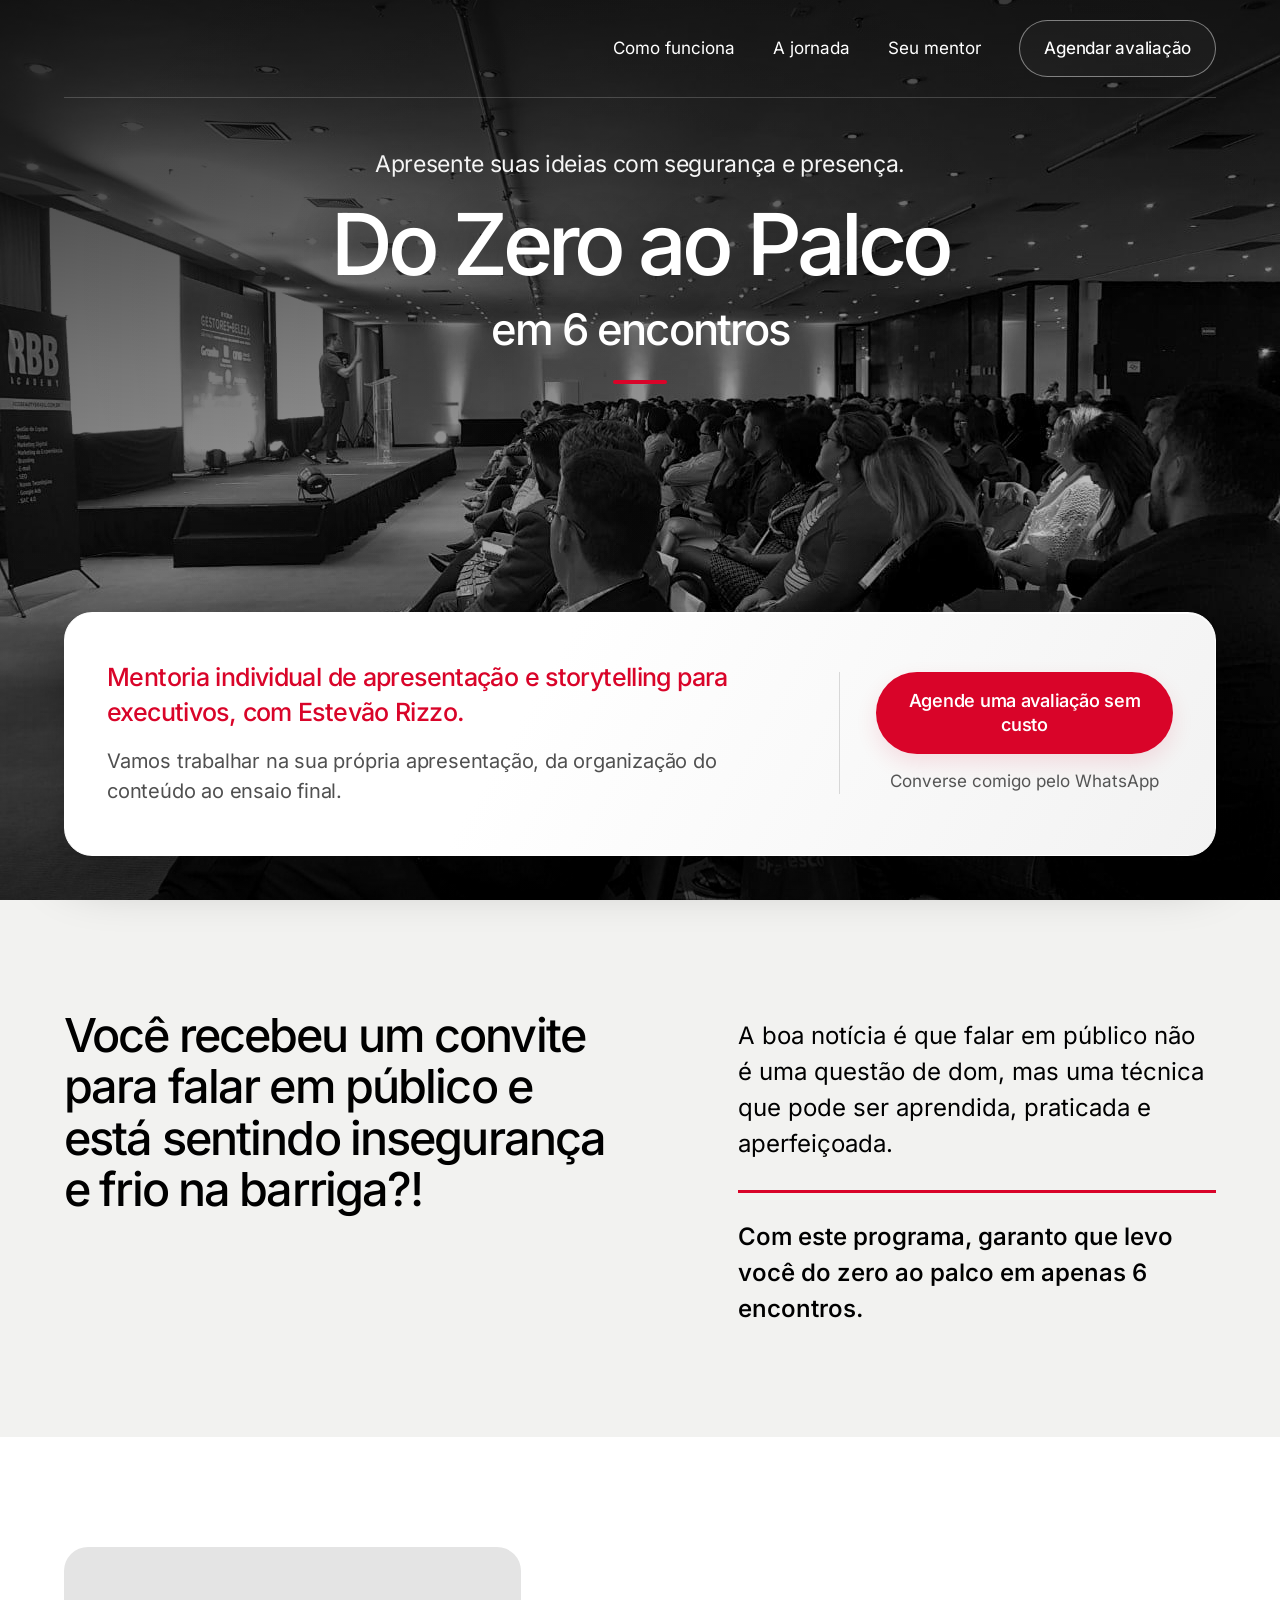
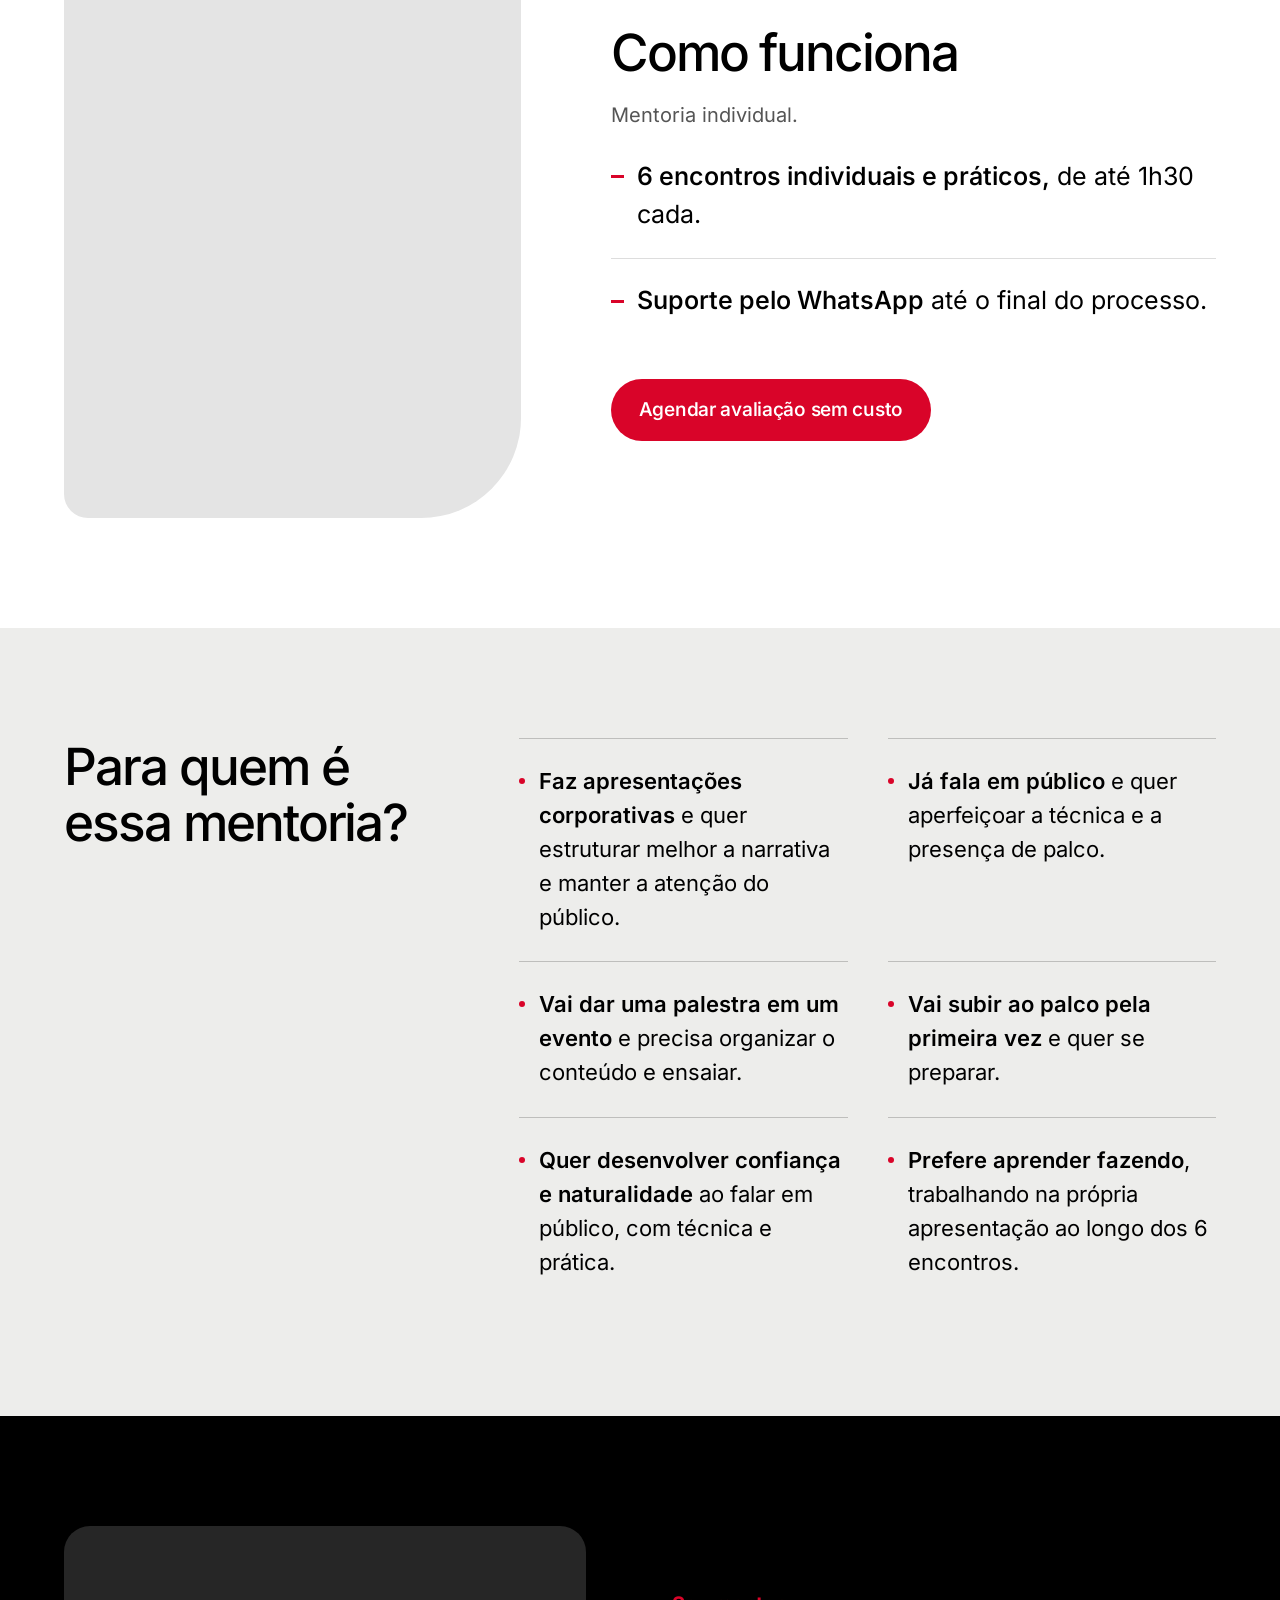
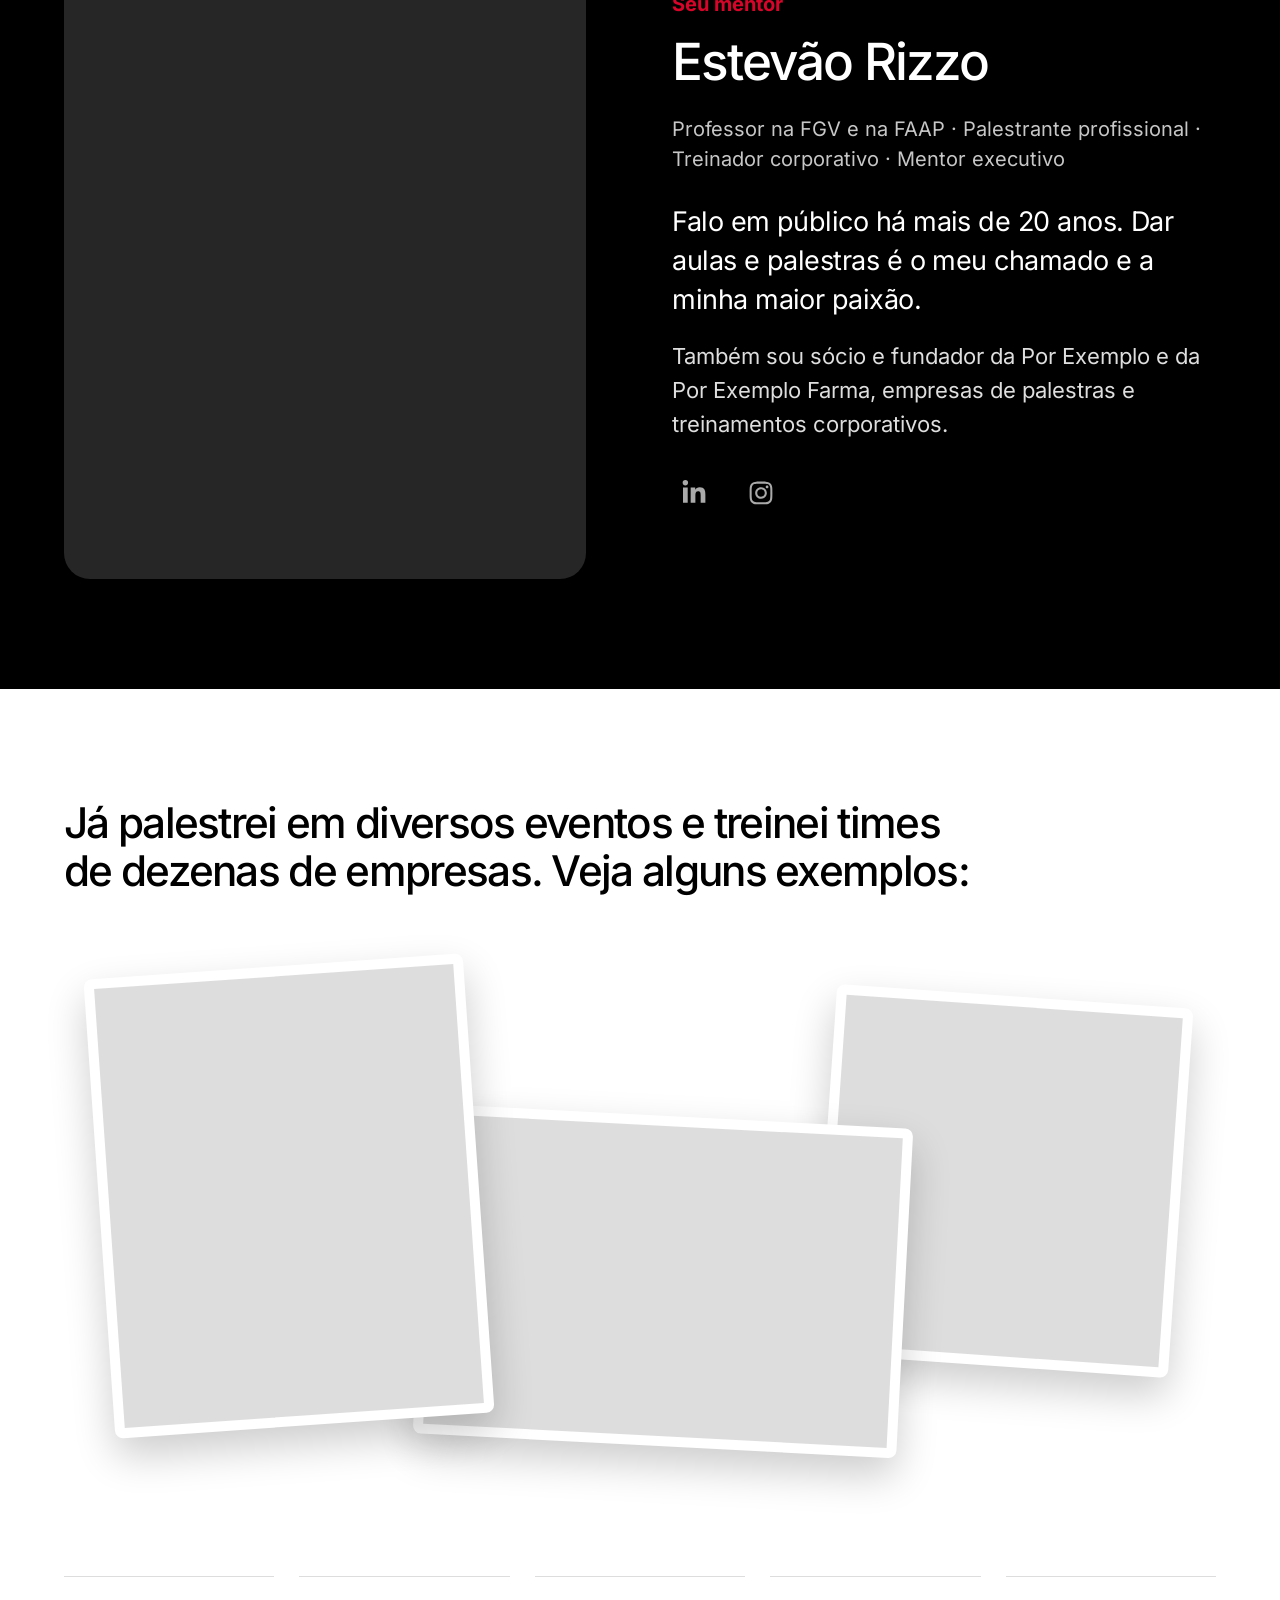
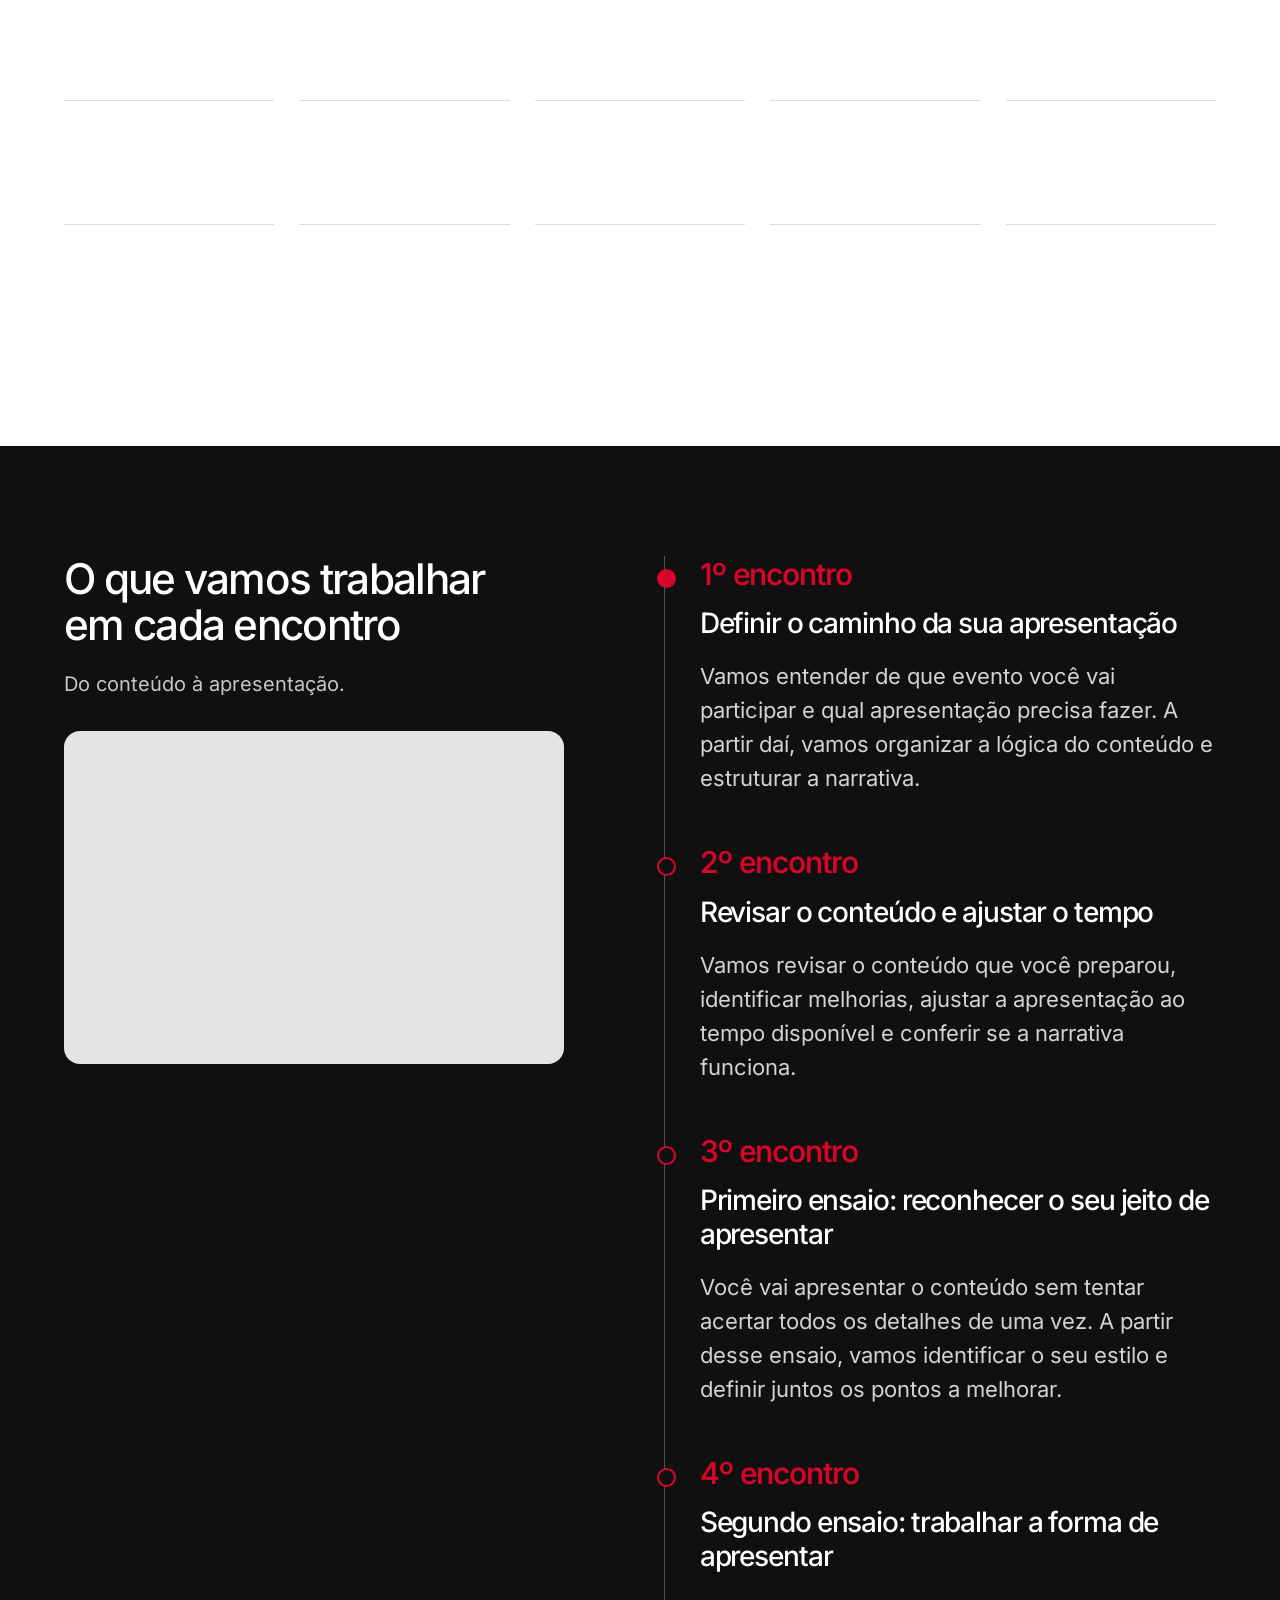
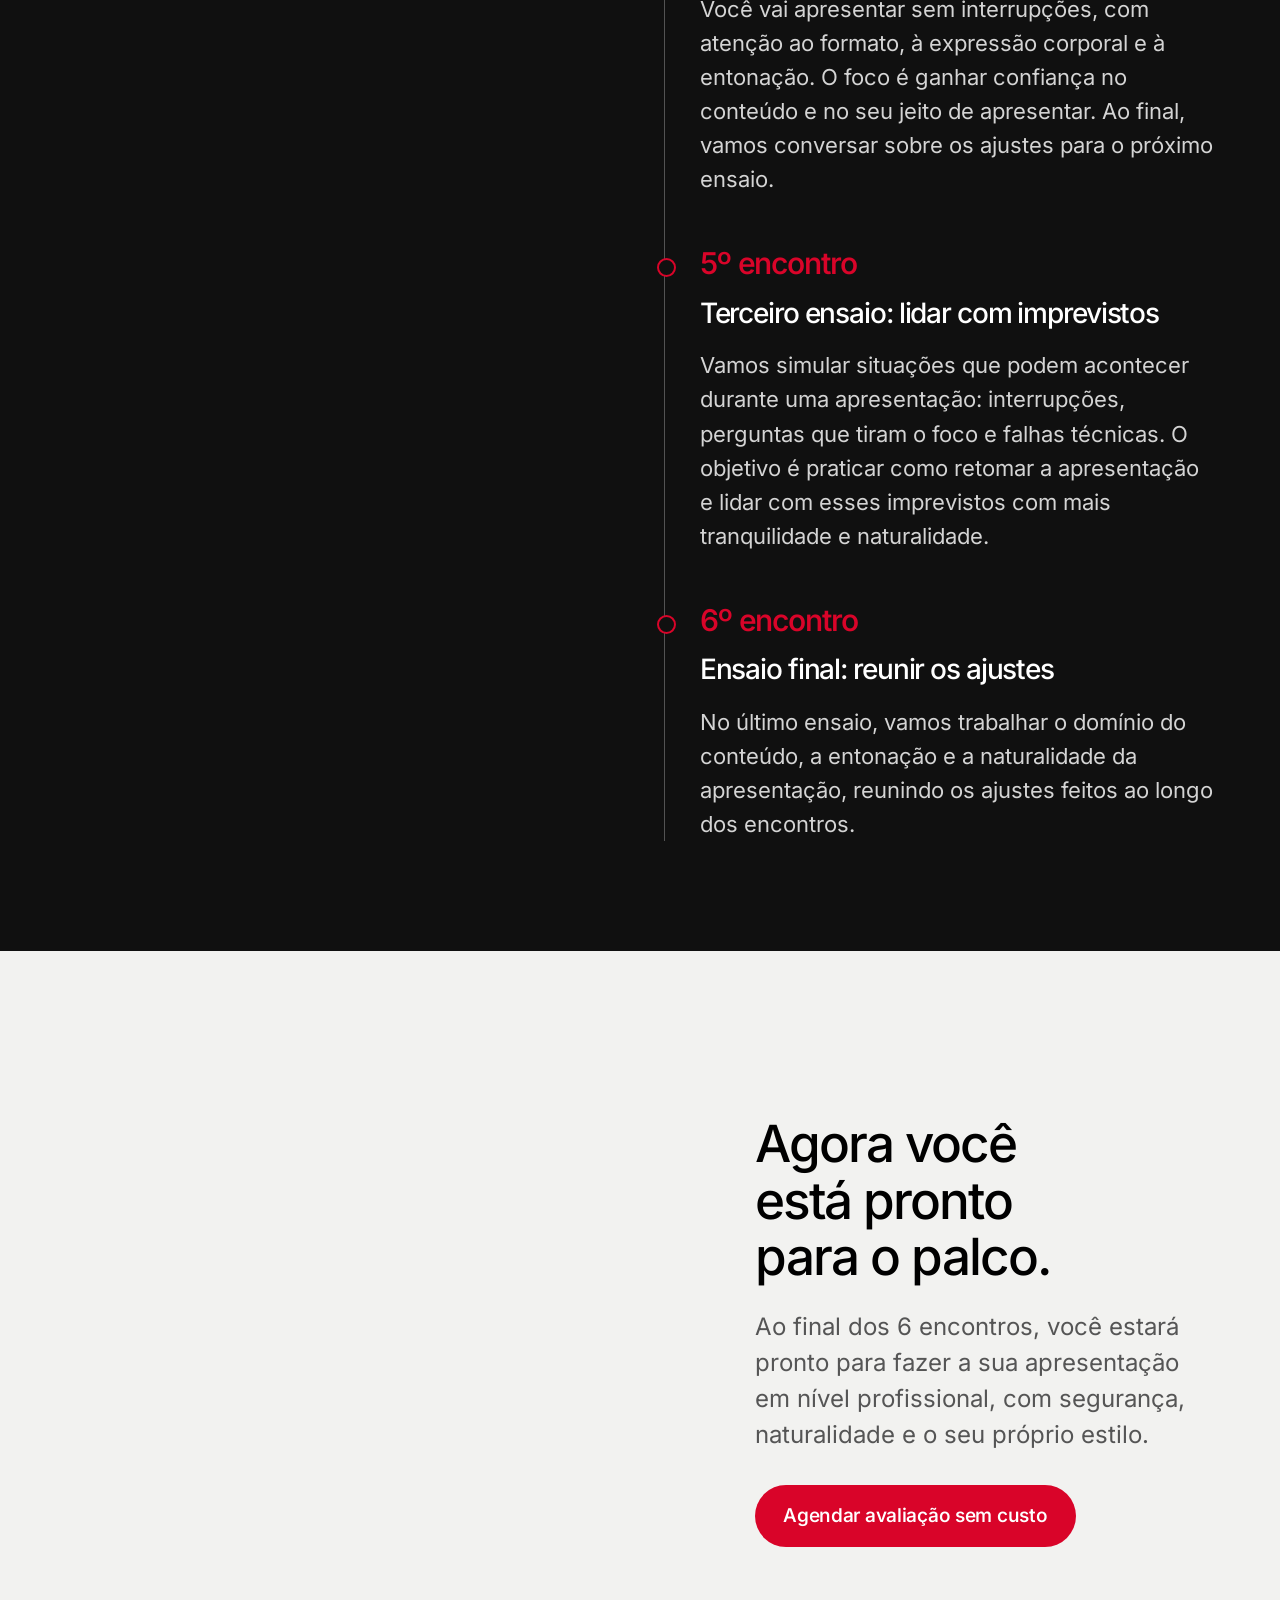
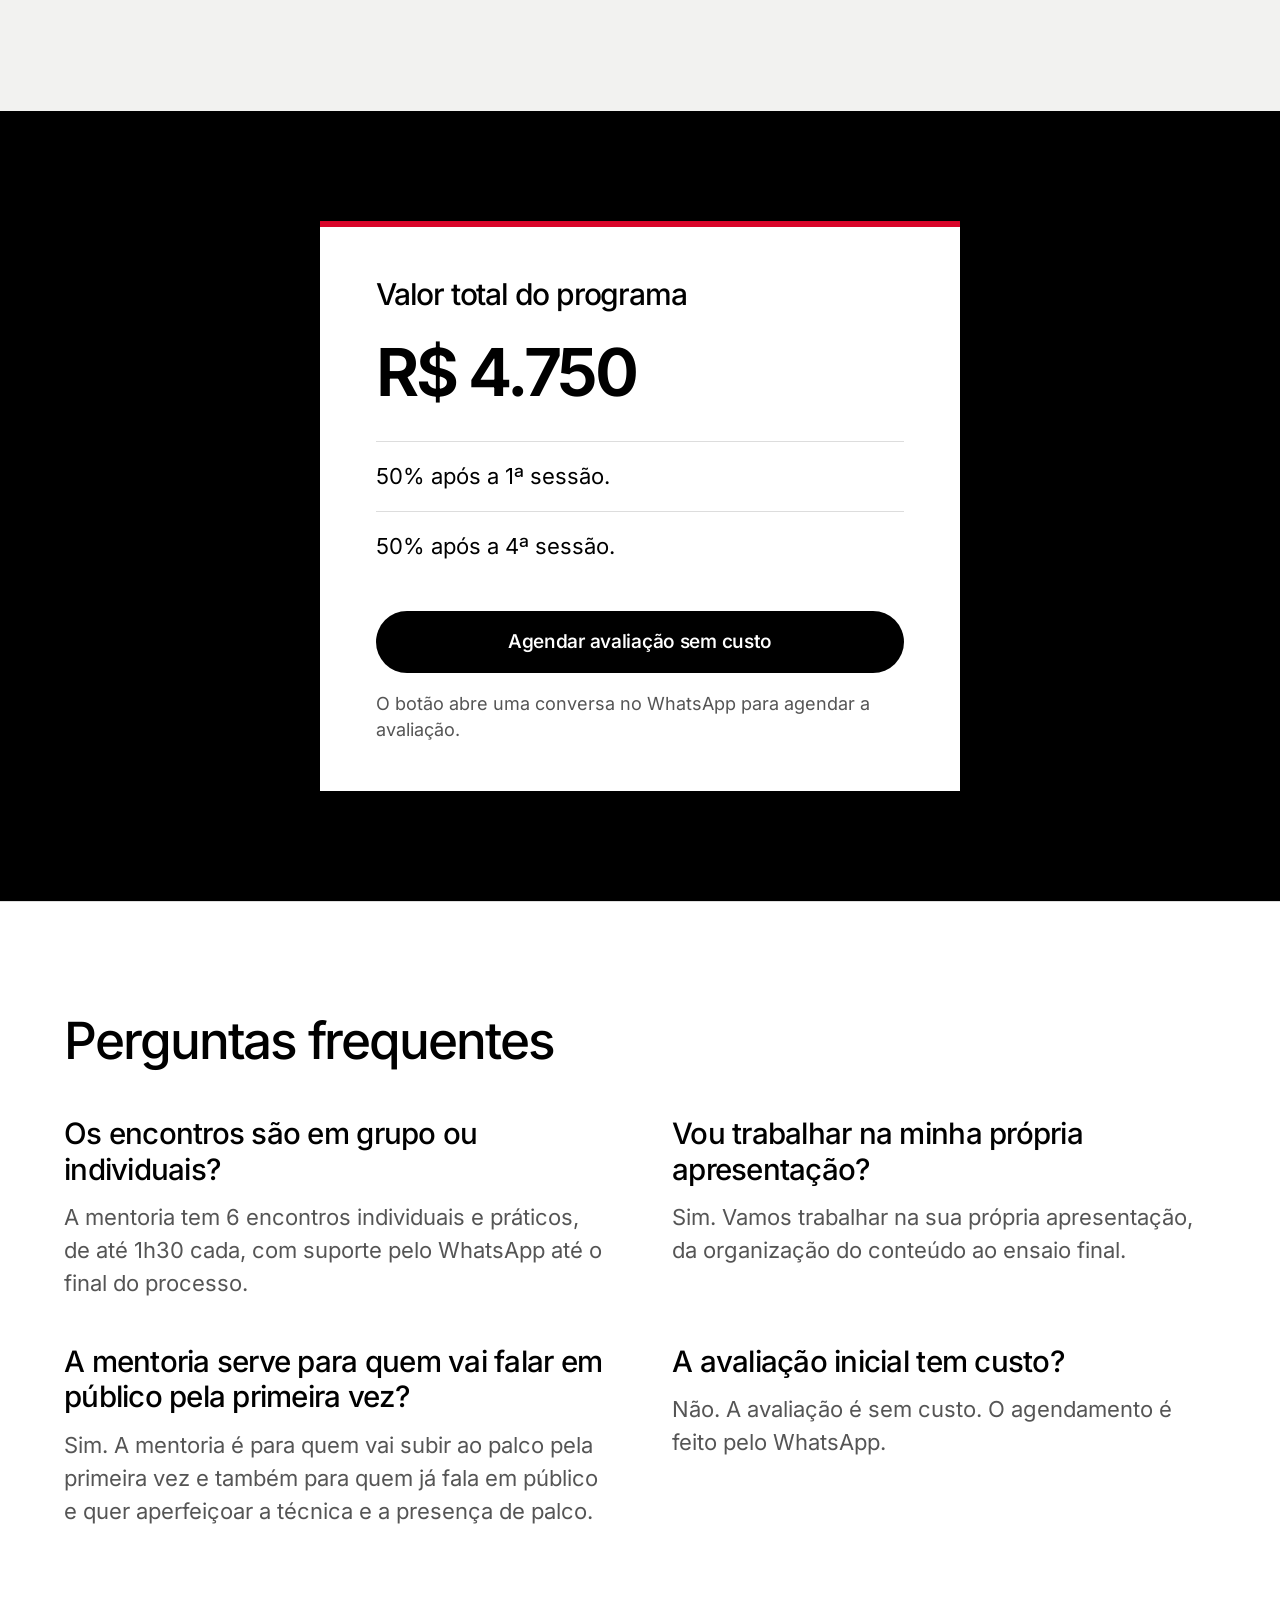
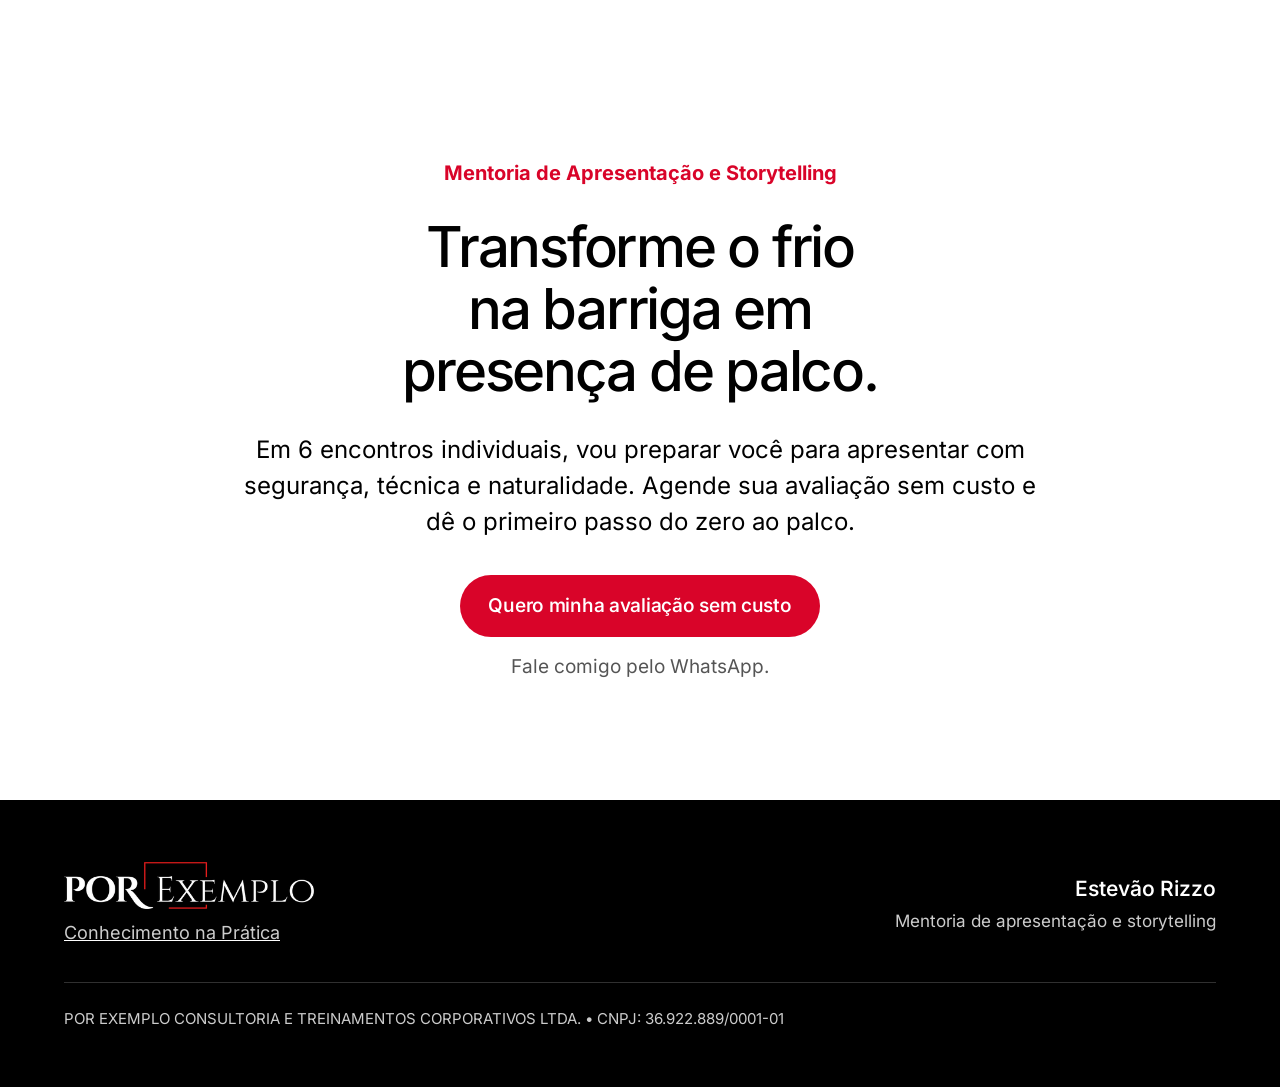
==== index.html @ a706d7f8 "Update social preview to approved hero artwork" ====
<!doctype html>
<html lang="pt-BR">
<head>
  <meta charset="utf-8">
<meta http-equiv="Content-Security-Policy" content="default-src &#x27;none&#x27;; base-uri &#x27;none&#x27;; object-src &#x27;none&#x27;; script-src &#x27;self&#x27; https://www.googletagmanager.com &#x27;sha256-kooMwZiaoIy/APmUZ9JKk6Kwh9dr52ig3kp3KV8gUiU=&#x27;; style-src &#x27;self&#x27;; img-src &#x27;self&#x27; https://www.googletagmanager.com https://*.google-analytics.com https://*.google.com https://*.google.com.br https://*.g.doubleclick.net; font-src &#x27;self&#x27;; connect-src https://www.googletagmanager.com https://*.google-analytics.com https://*.google.com https://*.google.com.br https://*.g.doubleclick.net https://pagead2.googlesyndication.com; frame-src https://www.googletagmanager.com; form-action &#x27;none&#x27;">
  <meta name="viewport" content="width=device-width, initial-scale=1">
  <meta name="robots" content="index, follow, max-image-preview:large">
  <meta name="theme-color" content="#ffffff">
  <title>Mentoria de apresentação | Do Zero ao Palco — Estevão Rizzo</title>
  <meta name="description" content="Prepare sua apresentação em 6 encontros individuais com Estevão Rizzo. Mentoria de apresentação e storytelling. Agende uma avaliação sem custo pelo WhatsApp.">
  <link rel="icon" href="assets/favicon-48.edff2e69ebd6.png" type="image/png">
  <link rel="canonical" href="https://estevaorizzo.com.br/">
  <meta name="author" content="Estevão Rizzo">
  <meta name="referrer" content="strict-origin-when-cross-origin">
  <meta property="og:type" content="website">
  <meta property="og:locale" content="pt_BR">
  <meta property="og:site_name" content="Estevão Rizzo · Mentoria">
  <meta property="og:title" content="Mentoria de apresentação | Do Zero ao Palco — Estevão Rizzo">
  <meta property="og:description" content="Prepare sua apresentação em 6 encontros individuais com Estevão Rizzo. Mentoria de apresentação e storytelling. Agende uma avaliação sem custo pelo WhatsApp.">
  <meta property="og:url" content="https://estevaorizzo.com.br/">
  <meta property="og:image" content="https://estevaorizzo.com.br/assets/compartilhamento.693e7b1e4fb2.jpg">
  <meta property="og:image:width" content="1200">
  <meta property="og:image:height" content="630">
  <meta property="og:image:type" content="image/jpeg">
  <meta property="og:image:alt" content="Do Zero ao Palco em 6 Encontros — mentoria com Estevão Rizzo">
  <meta name="twitter:card" content="summary_large_image">
  <meta name="twitter:title" content="Mentoria de apresentação | Do Zero ao Palco — Estevão Rizzo">
  <meta name="twitter:description" content="Prepare sua apresentação em 6 encontros individuais com Estevão Rizzo. Mentoria de apresentação e storytelling. Agende uma avaliação sem custo pelo WhatsApp.">
  <meta name="twitter:image" content="https://estevaorizzo.com.br/assets/compartilhamento.693e7b1e4fb2.jpg">
  <meta name="twitter:image:alt" content="Do Zero ao Palco em 6 Encontros — mentoria com Estevão Rizzo">
  <script type="application/ld+json">{"@context":"https://schema.org","@graph":[{"@type":"Organization","@id":"https://estevaorizzo.com.br/#organizacao","name":"Por Exemplo","legalName":"POR EXEMPLO CONSULTORIA E TREINAMENTOS CORPORATIVOS LTDA.","taxID":"36.922.889/0001-01","url":"https://porexemplo.pe/"},{"@type":"Person","@id":"https://estevaorizzo.com.br/#mentor","name":"Estevão Rizzo","url":"https://estevaorizzo.com.br/#mentor","sameAs":["https://www.linkedin.com/in/estevaorizzo/","https://www.instagram.com/estevaorizzo/"],"jobTitle":"Professor, palestrante e mentor executivo"},{"@type":"WebSite","@id":"https://estevaorizzo.com.br/#site","url":"https://estevaorizzo.com.br/","name":"Estevão Rizzo","inLanguage":"pt-BR","publisher":{"@id":"https://estevaorizzo.com.br/#organizacao"}},{"@type":"WebPage","@id":"https://estevaorizzo.com.br/#pagina","url":"https://estevaorizzo.com.br/","name":"Mentoria de apresentação | Do Zero ao Palco — Estevão Rizzo","inLanguage":"pt-BR","isPartOf":{"@id":"https://estevaorizzo.com.br/#site"},"mainEntity":{"@id":"https://estevaorizzo.com.br/#mentoria"},"primaryImageOfPage":{"@type":"ImageObject","url":"https://estevaorizzo.com.br/assets/compartilhamento.693e7b1e4fb2.jpg","width":1200,"height":630}},{"@type":"Service","@id":"https://estevaorizzo.com.br/#mentoria","name":"Do Zero ao Palco","serviceType":"Mentoria individual de apresentação e storytelling","description":"6 encontros individuais e práticos, de até 1h30 cada, com suporte pelo WhatsApp até o final do processo.","provider":{"@id":"https://estevaorizzo.com.br/#mentor"},"offers":{"@type":"Offer","price":"4750.00","priceCurrency":"BRL","url":"https://estevaorizzo.com.br/#contato","seller":{"@id":"https://estevaorizzo.com.br/#organizacao"}}}]}</script>
  
  <link rel="preload" href="assets/inter-latin.3100e775e861.woff2" as="font" type="font/woff2" crossorigin>
<link rel="stylesheet" href="assets/pagina.0693e7f59848.css">
<link rel="describedby" href="/llms.txt" type="text/plain">
<link rel="alternate" type="text/markdown" href="/index.md">
</head>
<body><a class="skip" href="#conteudo">Pular para o conteúdo</a>
  <header class="header">
    <div class="wrap header-inner">

      <nav aria-label="Navegação principal">
        <a class="nav-link" href="#programa">Como funciona</a>
        <a class="nav-link" href="#jornada">A jornada</a>
        <a class="nav-link" href="#mentor">Seu mentor</a>
        <a class="button button-small" data-contact href="https://wa.me/5511946068020?text=Oi%2C%20Estev%C3%A3o%21%20Vi%20a%20mentoria%20Do%20Zero%20ao%20Palco%20no%20seu%20site%20e%20quero%20agendar%20uma%20avalia%C3%A7%C3%A3o%20sem%20custo." target="_blank" rel="noopener noreferrer">Agendar avaliação</a>
      </nav>
    </div>
  </header><main id="conteudo" tabindex="-1"><section class="hero" id="inicio" aria-labelledby="titulo"><div class="hero-stage"><img class="photo" data-scene="abertura" width="1280" height="960" fetchpriority="high" decoding="async" src="assets/plateia-ampla.16590b679f77.jpeg" alt="Estevão Rizzo apresentando em um auditório, com o público em primeiro plano"><div class="atmosphere"></div><div class="depth"></div>

<div class="title"><p class="lead">Apresente suas ideias com segurança e presença.</p><h1 id="titulo">Do Zero ao Palco</h1><p class="duration">em 6 encontros</p></div>
</div><div class="offer"><div><p class="description">Mentoria individual de apresentação e storytelling para executivos, com Estevão Rizzo.</p><p class="application">Vamos trabalhar na sua própria apresentação, da organização do conteúdo ao ensaio final.</p></div><div class="action"><a class="button" data-contact href="https://wa.me/5511946068020?text=Oi%2C%20Estev%C3%A3o%21%20Vi%20a%20mentoria%20Do%20Zero%20ao%20Palco%20no%20seu%20site%20e%20quero%20agendar%20uma%20avalia%C3%A7%C3%A3o%20sem%20custo." target="_blank" rel="noopener noreferrer">Agende uma avaliação sem custo</a><p class="support">Converse comigo pelo WhatsApp</p></div></div>
</section>
<section class="intro section" aria-labelledby="inseguranca-titulo">
      <div class="wrap intro-grid">
        <h2 id="inseguranca-titulo">Você recebeu um convite para falar em público e está sentindo insegurança e frio na barriga?!</h2>
        <div class="intro-copy">
          <p>A boa notícia é que falar em público não é uma questão de dom, mas uma técnica que pode ser aprendida, praticada e aperfeiçoada.</p>
          <p class="promise">Com este programa, garanto que levo você do zero ao palco em apenas 6 encontros.</p>
        </div>
      </div>
    </section>
<section class="method section" id="programa" aria-labelledby="programa-titulo">
      <div class="wrap method-grid">
        
        <div class="method-copy">
          <h2 id="programa-titulo">Como funciona</h2><p class="eyebrow">Mentoria individual.</p>
          <ul class="method-list">
            <li><strong>6 encontros individuais e práticos,</strong> de até 1h30 cada.</li>
            <li><strong>Suporte pelo WhatsApp</strong> até o final do processo.</li>
          </ul>
          <a class="button" data-contact href="https://wa.me/5511946068020?text=Oi%2C%20Estev%C3%A3o%21%20Vi%20a%20mentoria%20Do%20Zero%20ao%20Palco%20no%20seu%20site%20e%20quero%20agendar%20uma%20avalia%C3%A7%C3%A3o%20sem%20custo." target="_blank" rel="noopener noreferrer">Agendar avaliação sem custo</a>
        </div>
        <figure class="scene method-scene" data-parallax-frame><img data-parallax data-speed="0.08" data-scene="smart-summit" src="assets/smart-summit-960.2ed9a8fe3ad1.webp" width="960" height="1280" alt="Estevão Rizzo de pé no palco, de microfone na mão, diante de uma grande tela de apresentação" loading="lazy" decoding="async"></figure>
      </div>
    </section>
<section class="audience section" aria-labelledby="publico-titulo">
      <div class="wrap audience-grid">
        <h2 id="publico-titulo">Para quem é essa mentoria?</h2>
        <ul class="audience-list"><li><strong>Faz apresentações corporativas</strong> e quer estruturar melhor a narrativa e manter a atenção do público.</li><li><strong>Já fala em público</strong> e quer aperfeiçoar a técnica e a presença de palco.</li><li><strong>Vai dar uma palestra em um evento</strong> e precisa organizar o conteúdo e ensaiar.</li><li><strong>Vai subir ao palco pela primeira vez</strong> e quer se preparar.</li><li><strong>Quer desenvolver confiança e naturalidade</strong> ao falar em público, com técnica e prática.</li><li><strong>Prefere aprender fazendo</strong>, trabalhando na própria apresentação ao longo dos 6 encontros.</li></ul>
      </div>
    </section>
<section class="mentor section" id="mentor" aria-labelledby="mentor-titulo">
      <div class="wrap mentor-grid">
        <figure class="scene mentor-portrait"><img src="assets/mentor-1000.f4a577def253.webp" width="5472" height="3648" alt="Estevão Rizzo sentado à mesa, olhando para a câmera, com as mãos apoiadas à frente" loading="lazy" decoding="async"></figure>
        <div class="mentor-copy">
          <p class="eyebrow">Seu mentor</p>
          <h2 id="mentor-titulo">Estevão Rizzo</h2>
          <p class="roles">Professor na FGV e na FAAP · Palestrante profissional · Treinador corporativo · Mentor executivo</p>
          <p class="passion">Falo em público há mais de 20 anos. Dar aulas e palestras é o meu chamado e a minha maior paixão.</p>
          
          <p>Também sou sócio e fundador da Por Exemplo e da Por Exemplo Farma, empresas de palestras e treinamentos corporativos.</p>
          <div class="socials" aria-label="Redes sociais de Estevão Rizzo">
<a aria-label="LinkedIn" title="LinkedIn" href="https://www.linkedin.com/in/estevaorizzo/" target="_blank" rel="noopener noreferrer"><svg aria-hidden="true" focusable="false" fill="currentColor" xmlns="http://www.w3.org/2000/svg" viewBox="0 0 448 512"><!--! Font Awesome Free 6.7.2 by @fontawesome - https://fontawesome.com License - https://fontawesome.com/license/free (Icons: CC BY 4.0, Fonts: SIL OFL 1.1, Code: MIT License) Copyright 2024 Fonticons, Inc. --><path d="M100.28 448H7.4V148.9h92.88zM53.79 108.1C24.09 108.1 0 83.5 0 53.8a53.79 53.79 0 0 1 107.58 0c0 29.7-24.1 54.3-53.79 54.3zM447.9 448h-92.68V302.4c0-34.7-.7-79.2-48.29-79.2-48.29 0-55.69 37.7-55.69 76.7V448h-92.78V148.9h89.08v40.8h1.3c12.4-23.5 42.69-48.3 87.88-48.3 94 0 111.28 61.9 111.28 142.3V448z"/></svg></a>
<a aria-label="Instagram" title="Instagram" href="https://www.instagram.com/estevaorizzo/" target="_blank" rel="noopener noreferrer"><svg aria-hidden="true" focusable="false" fill="currentColor" xmlns="http://www.w3.org/2000/svg" viewBox="0 0 448 512"><!--! Font Awesome Free 6.7.2 by @fontawesome - https://fontawesome.com License - https://fontawesome.com/license/free (Icons: CC BY 4.0, Fonts: SIL OFL 1.1, Code: MIT License) Copyright 2024 Fonticons, Inc. --><path d="M224.1 141c-63.6 0-114.9 51.3-114.9 114.9s51.3 114.9 114.9 114.9S339 319.5 339 255.9 287.7 141 224.1 141zm0 189.6c-41.1 0-74.7-33.5-74.7-74.7s33.5-74.7 74.7-74.7 74.7 33.5 74.7 74.7-33.6 74.7-74.7 74.7zm146.4-194.3c0 14.9-12 26.8-26.8 26.8-14.9 0-26.8-12-26.8-26.8s12-26.8 26.8-26.8 26.8 12 26.8 26.8zm76.1 27.2c-1.7-35.9-9.9-67.7-36.2-93.9-26.2-26.2-58-34.4-93.9-36.2-37-2.1-147.9-2.1-184.9 0-35.8 1.7-67.6 9.9-93.9 36.1s-34.4 58-36.2 93.9c-2.1 37-2.1 147.9 0 184.9 1.7 35.9 9.9 67.7 36.2 93.9s58 34.4 93.9 36.2c37 2.1 147.9 2.1 184.9 0 35.9-1.7 67.7-9.9 93.9-36.2 26.2-26.2 34.4-58 36.2-93.9 2.1-37 2.1-147.8 0-184.8zM398.8 388c-7.8 19.6-22.9 34.7-42.6 42.6-29.5 11.7-99.5 9-132.1 9s-102.7 2.6-132.1-9c-19.6-7.8-34.7-22.9-42.6-42.6-11.7-29.5-9-99.5-9-132.1s-2.6-102.7 9-132.1c7.8-19.6 22.9-34.7 42.6-42.6 29.5-11.7 99.5-9 132.1-9s102.7-2.6 132.1 9c19.6 7.8 34.7 22.9 42.6 42.6 11.7 29.5 9 99.5 9 132.1s2.7 102.7-9 132.1z"/></svg></a>
</div>
        </div>
      </div>
    </section>
<section class="experience section" aria-labelledby="experiencia-titulo">
      <div class="wrap">
        <h2 class="experience-title" id="experiencia-titulo">Já palestrei em diversos eventos e treinei times de dezenas de empresas. Veja alguns exemplos:</h2>
        <div class="stage-essay" aria-label="Registros reais de palestras e treinamentos de Estevão Rizzo">
          <figure class="scene essay-close" data-parallax-frame><img data-parallax data-speed="0.06" data-scene="bett" src="assets/bett-palco-1280.12c8e95ba525.webp" width="1848" height="1230" alt="Estevão Rizzo de camisa xadrez, falando ao microfone em uma apresentação" loading="lazy" decoding="async"></figure>
          <figure class="scene essay-stage" data-parallax-frame><img data-parallax data-speed="0.12" data-scene="palco-alternativo" src="assets/IMG-2420.899ae5d7d352.jpg" width="1600" height="1066" alt="Registro de uma apresentação de Estevão Rizzo, visto do público" loading="lazy" decoding="async"></figure>
          <figure class="scene essay-workshop" data-parallax-frame><img data-parallax data-speed="0.05" data-scene="treinamento" src="assets/workshop-640.a4dfb3968a65.webp" width="1280" height="853" alt="Estevão Rizzo conduzindo uma apresentação para participantes sentados em mesas" loading="lazy" decoding="async"></figure>
        </div>
        <ul class="logos" aria-label="Eventos e empresas atendidos por Estevão Rizzo">
          <li><img src="assets/smart-summit.66bb3664f511.webp" alt="Smart Summit" width="300" height="100" loading="lazy"></li>
          <li><img src="assets/rio-innovation-week.7ff71a30dc82.webp" alt="Rio Innovation Week" width="412" height="190" loading="lazy"></li>
          <li><img class="compact" src="assets/social-media-week.3d331f306869.webp" alt="Social Media Week" width="300" height="300" loading="lazy"></li>
          <li><img src="assets/digitalks.d489d10041f0.webp" alt="Digitalks" width="480" height="161" loading="lazy"></li>
          <li><img class="compact" src="assets/ems.81c778a6b0c9.webp" alt="EMS" width="341" height="300" loading="lazy"></li>
          <li><img src="assets/novartis.fcd00bc76065.webp" alt="Novartis" width="318" height="77" loading="lazy"></li>
          <li><img src="assets/abbott.94180be63952.webp" alt="Abbott" width="480" height="147" loading="lazy"></li>
          <li><img src="assets/youtube.5d6a033ee7ac.webp" alt="YouTube" width="288" height="79" loading="lazy"></li>
          <li><img src="assets/locaweb.7d8f65f2ada0.webp" alt="Locaweb" width="480" height="132" loading="lazy"></li>
          <li><img class="publicis" src="assets/publicis-sapient.928f837df2cb.webp" alt="Publicis Sapient" width="288" height="128" loading="lazy"></li>
          <li><img class="compact" src="assets/honda.1d8a2cef168b.webp" alt="Honda" width="480" height="270" loading="lazy"></li>
          <li><img src="assets/fgv.8d495668f544.webp" alt="FGV" width="480" height="121" loading="lazy"></li>
          <li><img src="assets/uol.6cb3db184672.webp" alt="UOL" width="480" height="192" loading="lazy"></li>
          <li><img class="compact" src="assets/bradesco.557560180b55.webp" alt="Bradesco" width="300" height="300" loading="lazy"></li>
          <li><img src="assets/basf.68678ba7069f.webp" alt="BASF" width="480" height="240" loading="lazy"></li>
        </ul>
      </div>
    </section>
<section class="journey section" id="jornada" aria-labelledby="jornada-titulo">
      <div class="wrap journey-grid">
        <div class="journey-side">
          <h2 id="jornada-titulo">O que vamos trabalhar em cada encontro</h2><p class="eyebrow">Do conteúdo à apresentação.</p>
          <figure class="scene journey-scene"><img data-scene="salao" src="assets/encontro-1280.a8c9b7f19bc3.webp" width="2301" height="1534" alt="Vista do salão com a plateia acompanhando Estevão Rizzo no palco" loading="lazy" decoding="async"></figure>
        </div>
        <ol class="journey-list">
          <li id="encontro-1"><p class="step">1º encontro</p><h3>Definir o caminho da sua apresentação</h3><p>Vamos entender de que evento você vai participar e qual apresentação precisa fazer. A partir daí, vamos organizar a lógica do conteúdo e estruturar a narrativa.</p></li>
          <li id="encontro-2"><p class="step">2º encontro</p><h3>Revisar o conteúdo e ajustar o tempo</h3><p>Vamos revisar o conteúdo que você preparou, identificar melhorias, ajustar a apresentação ao tempo disponível e conferir se a narrativa funciona.</p></li>
          <li id="encontro-3"><p class="step">3º encontro</p><h3>Primeiro ensaio: reconhecer o seu jeito de apresentar</h3><p>Você vai apresentar o conteúdo sem tentar acertar todos os detalhes de uma vez. A partir desse ensaio, vamos identificar o seu estilo e definir juntos os pontos a melhorar.</p></li>
          <li id="encontro-4"><p class="step">4º encontro</p><h3>Segundo ensaio: trabalhar a forma de apresentar</h3><p>Você vai apresentar sem interrupções, com atenção ao formato, à expressão corporal e à entonação. O foco é ganhar confiança no conteúdo e no seu jeito de apresentar. Ao final, vamos conversar sobre os ajustes para o próximo ensaio.</p></li>
          <li id="encontro-5"><p class="step">5º encontro</p><h3>Terceiro ensaio: lidar com imprevistos</h3><p>Vamos simular situações que podem acontecer durante uma apresentação: interrupções, perguntas que tiram o foco e falhas técnicas. O objetivo é praticar como retomar a apresentação e lidar com esses imprevistos com mais tranquilidade e naturalidade.</p></li>
          <li id="encontro-6"><p class="step">6º encontro</p><h3>Ensaio final: reunir os ajustes</h3><p>No último ensaio, vamos trabalhar o domínio do conteúdo, a entonação e a naturalidade da apresentação, reunindo os ajustes feitos ao longo dos encontros.</p></li>
        </ol>
      </div>
    </section>
<section class="ready" aria-labelledby="pronto-titulo">
      <figure class="scene ready-scene" data-parallax-frame><img loading="lazy" data-scene="fechamento" src="assets/sindusfarma-1600.17637f7bfa05.webp" width="2301" height="1534" alt="Estevão Rizzo no palco, com um braço levantado e o microfone na outra mão" decoding="async"></figure>
      <div class="wrap ready-copy">
        <h2 id="pronto-titulo">Agora você está pronto para o palco.</h2>
        <p>Ao final dos 6 encontros, você estará pronto para fazer a sua apresentação em nível profissional, com segurança, naturalidade e o seu próprio estilo.</p>
        <a class="button" data-contact href="https://wa.me/5511946068020?text=Oi%2C%20Estev%C3%A3o%21%20Vi%20a%20mentoria%20Do%20Zero%20ao%20Palco%20no%20seu%20site%20e%20quero%20agendar%20uma%20avalia%C3%A7%C3%A3o%20sem%20custo." target="_blank" rel="noopener noreferrer">Agendar avaliação sem custo</a>
      </div>
    </section>
<section class="investment-section section" id="investimento"><div class="wrap"><aside class="investment" aria-labelledby="investimento-titulo">
          <h3 id="investimento-titulo">Valor total do programa</h3>
          <p class="price">R$ 4.750</p>
          <ul class="payment"><li>50% após a 1ª sessão.</li><li>50% após a 4ª sessão.</li></ul>
          <a class="button button-dark" data-contact href="https://wa.me/5511946068020?text=Oi%2C%20Estev%C3%A3o%21%20Vi%20a%20mentoria%20Do%20Zero%20ao%20Palco%20no%20seu%20site%20e%20quero%20agendar%20uma%20avalia%C3%A7%C3%A3o%20sem%20custo." target="_blank" rel="noopener noreferrer">Agendar avaliação sem custo</a>
          <p class="support">O botão abre uma conversa no WhatsApp para agendar a avaliação.</p>
        </aside></div></section>
<section class="seo-faq section" id="perguntas-frequentes" aria-labelledby="faq-titulo">
  <div class="wrap">
    <h2 id="faq-titulo">Perguntas frequentes</h2>
    <div class="seo-faq-grid">
      <div class="seo-faq-item">
        <h3>Os encontros são em grupo ou individuais?</h3>
        <p>A mentoria tem 6 encontros individuais e práticos, de até 1h30 cada, com suporte pelo WhatsApp até o final do processo.</p>
      </div>
      <div class="seo-faq-item">
        <h3>Vou trabalhar na minha própria apresentação?</h3>
        <p>Sim. Vamos trabalhar na sua própria apresentação, da organização do conteúdo ao ensaio final.</p>
      </div>
      <div class="seo-faq-item">
        <h3>A mentoria serve para quem vai falar em público pela primeira vez?</h3>
        <p>Sim. A mentoria é para quem vai subir ao palco pela primeira vez e também para quem já fala em público e quer aperfeiçoar a técnica e a presença de palco.</p>
      </div>
      <div class="seo-faq-item">
        <h3>A avaliação inicial tem custo?</h3>
        <p>Não. A avaliação é sem custo. O agendamento é feito pelo WhatsApp.</p>
      </div>
    </div>
  </div>
</section>

<section class="contact section" id="contato" aria-labelledby="contato-titulo">
      <div class="wrap contact-grid">
        <div class="invitation">
          <p class="eyebrow">Mentoria de Apresentação e Storytelling</p>
          <h2 id="contato-titulo">Transforme o frio na barriga em presença de palco.</h2>
          <p>Em 6 encontros individuais, vou preparar você para apresentar com segurança, técnica e naturalidade. Agende sua avaliação sem custo e dê o primeiro passo do zero ao palco.</p>
          <a class="button" data-contact href="https://wa.me/5511946068020?text=Oi%2C%20Estev%C3%A3o%21%20Vi%20a%20mentoria%20Do%20Zero%20ao%20Palco%20no%20seu%20site%20e%20quero%20agendar%20uma%20avalia%C3%A7%C3%A3o%20sem%20custo." target="_blank" rel="noopener noreferrer">Quero minha avaliação sem custo</a>
          <p class="support">Fale comigo pelo WhatsApp.</p>
        </div>
        
      </div>
    </section></main><footer class="footer">
    <div class="wrap footer-inner">
      <a class="footer-brand" href="https://porexemplo.pe/" target="_blank" rel="noopener noreferrer" aria-label="Visite o site da Por Exemplo"><img src="assets/por-exemplo-marca.3a0ff4815eaf.png" alt="Por Exemplo" width="424" height="80" decoding="async"><span>Conhecimento na Prática</span></a>
      <p class="footer-identity"><span class="footer-name">Estevão Rizzo</span><span class="footer-tagline">Mentoria de apresentação e storytelling</span></p>
      <p class="legal">POR EXEMPLO CONSULTORIA E TREINAMENTOS CORPORATIVOS LTDA. • CNPJ: 36.922.889/0001-01</p>
    </div>
  </footer><script defer src="assets/pagina-motion.a646057cb91d.js"></script><script defer src="assets/medicao.e8d3e9f836d6.js"></script></body></html>
---- assets/pagina.0693e7f59848.css ----
@font-face{font-family:Inter;src:url("inter-latin.3100e775e861.woff2") format("woff2");font-weight:100 900;font-style:normal;font-display:swap}
:root{--red:#d90429;--ink:#000;--paper:#fff;--silver:#eee;--muted:#555;--line:#0002;--header-h:98px;color-scheme:light}
*{box-sizing:border-box}html{scroll-padding-top:calc(var(--header-h) + 24px)}body{margin:0;background:var(--paper);color:var(--ink);font-family:Inter,Arial,sans-serif;font-size:22px;line-height:1.5;-webkit-font-smoothing:antialiased}a{color:inherit}img{display:block;max-width:100%}figure{margin:0}p,h1,h2,h3{margin:0}p+p{margin-top:20px}h2,h3{font-weight:500;letter-spacing:-.04em}h2{font-size:clamp(38px,4vw,56px);line-height:1.1;text-wrap:balance}h3{font-size:30px;line-height:1.2}strong{font-weight:650}.wrap{width:min(1312px,calc(100% - 128px));margin-inline:auto;min-width:0}.section{padding-block:110px}.eyebrow{font-size:20px;line-height:1.5;color:var(--muted);margin-block:20px 28px}.support{font-size:18px;line-height:1.45;color:var(--muted)}.button{display:inline-flex;align-items:center;justify-content:center;min-height:62px;max-width:100%;padding:16px 27px;border:1px solid transparent;border-radius:999px;background:var(--red);color:#fff;font-size:19px;font-weight:550;line-height:1.35;letter-spacing:-.015em;text-decoration:none;text-align:center;transition:background-color .16s ease,box-shadow .16s ease}.button:hover{background:#b60323}.button-dark{background:#000}.button-dark:hover{background:#252525}a:focus-visible{outline:3px solid var(--red);outline-offset:5px}a.button:focus-visible{outline-color:currentColor;box-shadow:0 0 0 8px #d9042966}.skip{position:fixed;top:14px;left:24px;padding:12px 20px;background:#fff;color:#000;border-radius:8px;z-index:300;transform:translateY(-160%)}.skip:focus{transform:none}main:focus,section:focus{outline:none}section[id]{scroll-margin-top:0}
/* The approved opening: one real scene, with an illuminated offer plane. */
.header{position:fixed;top:0;left:0;right:0;z-index:100;color:#fff;transition:background-color .18s ease}.header.has-scrolled{background:#000}.header-inner{height:var(--header-h);display:flex;justify-content:flex-end;align-items:center;border-bottom:1px solid #ffffff30}.header nav{display:flex;align-items:center;gap:38px;min-width:0}.nav-link{font-size:17px;line-height:1.3;text-decoration:none;padding-block:12px;border-bottom:1px solid transparent}.nav-link:hover{border-bottom-color:#fff}.header .button-small{padding:16px 24px;min-height:0;border:1px solid #ffffff70;background:#ffffff08;font-size:17px;font-weight:450}.header .button-small:hover{background:#ffffff20}.header a:focus-visible{outline-color:#fff}
.hero{position:relative;isolation:isolate;min-height:900px;height:min(100svh,1100px);background:#000;color:#fff}.hero-stage{position:absolute;inset:0;z-index:-1}.photo{position:absolute;inset:0;width:100%;height:100%;object-fit:cover;object-position:50% 38%;filter:grayscale(1) contrast(1.06) brightness(.88)}.atmosphere{position:absolute;inset:0;background:linear-gradient(180deg,rgba(0,0,0,.73),rgba(0,0,0,.24) 41%,rgba(0,0,0,0) 66%,rgba(0,0,0,.56)),linear-gradient(90deg,rgba(0,0,0,.35),transparent 70%)}.depth{position:absolute;inset:0;background:radial-gradient(ellipse at 55% 27%,rgba(0,0,0,.13),transparent 65%)}.title{position:absolute;left:90px;right:90px;top:148px;text-align:center}.lead{font-size:23px;line-height:1.4;font-weight:400;margin:0 0 20px;letter-spacing:-.015em;color:#f5f5f5}.title h1{font-size:clamp(48px,6.6667vw,96px);line-height:1.04;font-weight:520;letter-spacing:-.06em;white-space:nowrap;text-shadow:0 4px 44px #0005}.duration{font-size:clamp(36px,3.403vw,49px);font-weight:500;letter-spacing:-.045em;line-height:1.15;margin:16px 0 0;color:#fff}.duration::after{content:"";display:block;width:54px;height:4px;background:var(--red);margin:25px auto 0;border-radius:2px}.offer{position:absolute;left:max(64px,calc((100% - 1312px)/2));right:max(64px,calc((100% - 1312px)/2));bottom:44px;display:grid;grid-template-columns:1fr 334px;gap:60px;align-items:center;min-height:244px;padding:32px 42px 34px;border-radius:28px;background:linear-gradient(120deg,#fff 40%,#f2f2f2);color:#000;box-shadow:0 18px 55px #0005,inset 0 1px 0 #fff;border:1px solid #fff}.description{font-size:25px;line-height:1.38;letter-spacing:-.025em;font-weight:500;max-width:760px;color:var(--red)}.application{font-size:20px;line-height:1.5;letter-spacing:-.01em;font-weight:400;max-width:760px;margin:17px 0 0;color:#505050}.action{border-left:1px solid #0002;padding-left:36px}.action .button{width:100%;font-size:18px;padding-inline:24px;box-shadow:0 9px 22px #d904291c}.action .support{font-size:17px;font-weight:400;color:#555;margin:15px 0 0;text-align:center}
/* Teaching: an editorial conversation, followed by practical scope. */
.intro{background:#f2f2f0}.intro-grid{display:grid;grid-template-columns:1.1fr .9fr;gap:90px;align-items:start}.intro h2{max-width:21ch;font-size:clamp(38px,3.65vw,52px)}.intro-copy{padding-top:8px;font-size:24px;line-height:1.5}.intro .promise{margin-top:28px;padding-top:26px;border-top:3px solid var(--red);font-weight:550}.method-grid{display:grid;grid-template-columns:.86fr 1.14fr;gap:90px;align-items:center}.scene{position:relative;overflow:hidden;background:#e4e4e4}.scene img{width:100%;height:100%;object-fit:cover;filter:grayscale(1)}.method-scene{grid-column:1;grid-row:1;aspect-ratio:4/5;border-radius:24px 24px 100px 24px}.method-scene img{object-position:50% 30%}.method-copy{grid-column:2;grid-row:1;min-width:0}.method-list{list-style:none;padding:0;margin:0 0 34px}.method-list li{position:relative;padding:0 0 25px 26px;font-size:25px;line-height:1.5}.method-list li::before{content:"";position:absolute;left:0;top:17px;width:13px;height:3px;background:var(--red)}.method-list li+li{padding-top:23px;border-top:1px solid #0002}.method-list li+li::before{top:41px}.method-list strong{font-weight:550}
/* A complete audience list, not six interchangeable cards. */
.audience{background:#ededeb}.audience-grid{display:grid;grid-template-columns:.7fr 1.3fr;gap:80px;align-items:start}.audience h2{max-width:11ch}.audience-list{list-style:none;margin:0;padding:0;display:grid;grid-template-columns:1fr 1fr;gap:0 40px}.audience-list li{position:relative;border-top:1px solid #0003;padding:25px 0 27px 20px;font-size:22px;line-height:1.55}.audience-list li::before{content:"";position:absolute;top:39px;left:0;width:6px;height:6px;background:var(--red);border-radius:50%}.audience-list strong{font-weight:600}
/* Recognition and proximity: the face carries this scene. */
.mentor{background:#000;color:#fff}.mentor-grid{display:grid;grid-template-columns:.98fr 1.02fr;gap:86px;align-items:center}.mentor-portrait{aspect-ratio:4/5;border-radius:26px;background:#262626}.mentor-portrait img{object-position:57% 50%}.mentor .eyebrow{color:var(--red);font-weight:700;margin-top:0;margin-bottom:14px}.mentor h2{font-size:clamp(42px,4vw,58px)}.roles{font-size:20px;line-height:1.5;color:#c7c7c7;margin-top:24px}.mentor .passion{font-size:27px;line-height:1.45;margin-top:28px;letter-spacing:-.02em}.mentor-copy>p:not(.eyebrow):not(.roles):not(.passion){font-size:22px;line-height:1.55;color:#dedede}.socials{display:flex;gap:14px 23px;flex-wrap:wrap;margin-top:30px}.socials a{display:inline-flex;align-items:center;justify-content:center;width:44px;height:44px;color:#aaa;text-decoration:none}.socials svg{display:block;width:26px;height:26px}.socials a:hover{color:#fff}
/* Real photographic evidence, with three separate, readable subjects. */
.experience{background:#fff}.experience-title{max-width:960px;font-size:clamp(34px,3.3vw,47px);line-height:1.15}.stage-essay{position:relative;height:530px;max-width:1200px;margin:70px auto 80px}.stage-essay figure{position:absolute;border:10px solid #fff;border-radius:8px;box-shadow:0 18px 40px #0003;transform:translateY(var(--dy,0px)) rotate(var(--r));background:#ddd}.stage-essay img{height:calc(100% + 40px);margin-top:-20px;object-fit:cover}.essay-close{left:3%;top:0;width:33%;height:460px;z-index:3;--r:-4deg}.essay-close img{object-position:40% 45%}.essay-stage{left:31%;top:150px;width:42%;height:330px;z-index:2;--r:3deg}.essay-stage img{object-position:44% 46%}.essay-workshop{right:3%;top:30px;width:31%;height:370px;z-index:1;--r:4deg}.essay-workshop img{object-position:69% 50%}.logos{display:grid;grid-template-columns:repeat(5,minmax(0,1fr));list-style:none;gap:12px 25px;margin:0;padding:0}.logos li{min-width:0;display:flex;align-items:center;justify-content:center;padding:18px;height:112px;border-top:1px solid #0002}.logos img{width:100%;max-width:160px;height:76px;object-fit:contain;filter:grayscale(1)}.logos img.compact{max-width:100px}.logos img.publicis{max-width:150px}.teaching{font-size:22px;line-height:1.5;color:#555;margin-top:40px;max-width:780px}
/* One continuous reading axis: six sessions, no zigzag or timed reveal. */
.journey{background:#101010;color:#fff}.journey-grid{display:grid;grid-template-columns:.95fr 1.05fr;gap:100px;align-items:start}.journey-side{position:sticky;top:calc(var(--header-h) + 32px);min-width:0}.journey h2{font-size:clamp(36px,3.3vw,47px);max-width:16ch}.journey .eyebrow{color:#c7c7c7;margin-block:20px 32px}.journey-scene{aspect-ratio:3/2;border-radius:16px}.journey-scene img{object-position:45% 45%}.journey-list{list-style:none;margin:0;padding:0 0 0 35px;border-left:1px solid #535353}.journey-list li{position:relative;padding:0 0 49px}.journey-list li:last-child{padding-bottom:0}.journey-list li::before{content:"";position:absolute;left:-43px;top:13px;width:15px;height:15px;border:2px solid var(--red);border-radius:50%;background:#101010}.journey-list .is-current::before{background:var(--red)}.step{font-size:30px;font-weight:550;letter-spacing:-.035em;color:var(--red);line-height:1.25;margin-bottom:14px}.journey-list h3{font-size:28px;font-weight:500;margin-bottom:18px}.journey-list li>p:not(.step){font-size:22px;line-height:1.55;color:#d4d4d4;margin-top:0}
/* Return to the person: face and gesture, not another distant crowd. */
.ready{position:relative;isolation:isolate;display:flex;align-items:center;min-height:760px;background:#f2f2f0;color:#000;padding-block:100px}.ready-scene{position:absolute;inset:0;z-index:-1;width:100%;height:100%;aspect-ratio:auto;margin:0;border-radius:0;overflow:hidden;background:#f2f2f0}.ready-scene img{height:calc(100% + 40px);margin-top:-20px;object-position:50% 0%;filter:grayscale(1)}.ready-scene::after{display:block;content:"";position:absolute;inset:0;background:linear-gradient(90deg,rgba(242,242,240,0) 28%,rgba(242,242,240,.35) 38%,#f2f2f0 52%)}.ready-copy{position:relative;min-width:0;padding-left:54%}.ready h2{font-size:clamp(40px,4vw,57px);max-width:13ch}.ready p{font-size:24px;line-height:1.5;color:var(--muted);max-width:540px;margin-block:25px 32px}.ready .button{max-width:100%}
/* Restore the requested price/payment card without merging it into the final invitation. */
.investment-section{background:#000}.investment{display:block;max-width:640px;margin-inline:auto;padding:48px 56px;border-top:6px solid var(--red);background:#fff;color:#000}.investment h3{font-size:30px;line-height:1.3}.price{font-size:66px;line-height:1.1;font-weight:650;letter-spacing:-.05em;margin:22px 0 32px;white-space:nowrap}.payment{list-style:none;padding:0;margin:0 0 30px;font-size:22px;line-height:1.5}.payment li{padding:18px 0;border-top:1px solid #0002}.payment li:first-child{padding-top:18px}.investment .button{width:100%;margin-top:0}.investment .support{margin:18px 0 0;max-width:none}
.contact{padding-block:120px;background:#fff}.invitation{max-width:940px;margin-inline:auto;text-align:center}.invitation .eyebrow{color:var(--red);font-weight:700;margin-top:0}.invitation h2{max-width:19ch;margin-inline:auto;font-size:clamp(40px,4.4vw,62px)}.invitation>p:not(.eyebrow):not(.support){font-size:24px;line-height:1.5;margin:30px auto 0;max-width:800px}.invitation .button{margin-top:35px}.invitation .support{margin-top:16px;font-size:19px}.footer{background:#000;color:#fff;padding-block:56px}.footer-inner{display:grid;grid-template-columns:1fr 1fr;gap:30px 50px;align-items:center}.footer-brand{display:inline-flex;flex-direction:column;align-items:flex-start;gap:12px;width:250px;max-width:100%;padding:6px 0}.footer-brand img{width:100%;height:auto}.footer-brand span{font-size:18px;line-height:1.35;color:#ccc;white-space:nowrap}.footer-identity{text-align:right}.footer-identity span{display:block}.footer-name{font-size:21px;font-weight:550}.footer-tagline{font-size:17px;color:#ccc;margin-top:4px}.legal{grid-column:1/-1;font-size:15px;line-height:1.6;color:#ccc;max-width:none;text-align:left;margin-top:0;padding-top:24px;border-top:1px solid #ffffff30}
@media(max-width:1100px){.wrap{width:calc(100% - 64px)}.header nav{gap:26px}.offer{left:32px;right:32px;grid-template-columns:1fr;gap:24px;padding:30px;min-height:0}.description{max-width:none;font-size:24px}.application{max-width:none}.action{padding-left:0;border-left:0;display:flex;align-items:center;gap:24px}.action .button{width:auto}.action .support{margin:0;text-align:left}.intro-grid{gap:50px}.intro-copy{font-size:22px}.method-grid{gap:50px;grid-template-columns:1fr 1fr}.method-list li{font-size:23px}.audience-grid{grid-template-columns:1fr;gap:36px}.audience h2{max-width:none}.mentor-grid{gap:50px;grid-template-columns:1fr 1fr}.mentor .passion{font-size:25px}.stage-essay{height:450px}.essay-close{height:390px}.essay-stage{height:280px;top:140px}.essay-workshop{height:310px}.logos{grid-template-columns:repeat(3,minmax(0,1fr))}.journey-grid{gap:55px;grid-template-columns:.85fr 1.15fr}.journey-list li>p:not(.step){font-size:21px}.journey-list h3{font-size:26px}.ready-copy{padding-left:49%}.ready h2{font-size:44px}.ready p{font-size:22px}.investment{column-gap:60px}}
@media(max-height:760px){.journey-side{position:static}}
@media(max-width:760px){:root{--header-h:104px}body{font-size:20px}.wrap{width:calc(100% - 40px)}.section{padding-block:72px}h2{font-size:36px}.header-inner{height:104px;position:relative}.header nav{display:grid;grid-template-columns:repeat(3,minmax(0,1fr));grid-template-rows:29px 44px;align-content:center;gap:6px 8px;width:100%;height:100%}.nav-link{grid-row:1;justify-self:center;text-align:center;font-size:16px;padding-block:4px;white-space:nowrap}.header{background:#000}.header .button-small{position:static;grid-row:2;grid-column:1/-1;justify-self:center;background:var(--red);color:#fff;border-color:var(--red);font-size:16px;min-height:44px;padding:10px 22px;box-shadow:none}.header .button-small:hover{background:#b60323}.hero{height:auto;min-height:0;padding-bottom:32px}.hero-stage{position:relative;inset:auto;z-index:0;height:calc(320px + 75vw)}.photo{inset:auto 0 0;width:100%;height:auto;aspect-ratio:4/3;object-fit:contain;object-position:center;filter:grayscale(1) contrast(1.06) brightness(.88)}.atmosphere{background:linear-gradient(180deg,#000 0,#000 290px,#0000 395px,#0000 90%,#000)}.depth{display:none}.title{top:142px;left:20px;right:20px}.lead{font-size:21px;line-height:1.4;max-width:28ch;margin:0 auto 18px}.title h1{font-size:clamp(36px,8.9vw,64px);line-height:1.05;letter-spacing:-.06em}.duration{font-size:36px;margin-top:15px}.duration::after{width:44px;margin-top:22px;height:3px}.offer{position:relative;left:auto;right:auto;bottom:auto;width:calc(100% - 40px);margin:-8px auto 0;display:block;padding:25px 24px 27px;border-radius:22px;min-height:0}.description{font-size:23px;line-height:1.4}.application{font-size:20px;line-height:1.5;margin-top:16px}.action{display:block;margin-top:26px}.action .button{width:100%;font-size:18px;padding-inline:20px}.action .support{text-align:center;margin-top:15px;font-size:17px}.intro-grid{display:block}.intro h2{font-size:36px;max-width:none}.intro-copy{padding-top:30px;font-size:22px}.intro .promise{margin-top:26px;padding-top:24px}.method-grid{display:flex;flex-direction:column;gap:36px;align-items:stretch}.method-scene{width:100%;max-width:480px;aspect-ratio:4/5;margin-inline:auto;border-radius:20px 20px 70px 20px}.method h2{font-size:40px}.method .eyebrow{margin-top:17px;font-size:20px}.method-list li{font-size:22px;line-height:1.5}.method .button{font-size:18px}.audience-grid{gap:30px}.audience h2{font-size:36px}.audience-list{grid-template-columns:1fr;gap:0}.audience-list li{font-size:21px;padding:24px 0 24px 20px}.audience-list li::before{top:37px}.mentor-grid{display:flex;flex-direction:column;gap:35px;align-items:stretch}.mentor-portrait{max-width:480px;width:100%;margin-inline:auto;aspect-ratio:4/5;border-radius:22px}.mentor h2{font-size:43px}.mentor .roles{font-size:20px;margin-top:22px}.mentor .passion{font-size:25px;margin-top:24px}.mentor-copy>p:not(.eyebrow):not(.roles):not(.passion){font-size:21px}.socials{gap:16px 23px}.socials a{font-size:17px}.experience-title{font-size:34px}.stage-essay{width:100%;max-width:530px;aspect-ratio:.7;height:auto;margin:44px auto 65px}.stage-essay figure{border-width:7px;border-radius:6px}.stage-essay img{height:100%;margin-top:0;transform:none!important}.essay-close{left:5%;top:0;width:60%;height:68%;z-index:1;--r:-4deg}.essay-stage{left:7%;top:53%;width:86%;height:43%;z-index:2;--r:3deg}.essay-workshop{right:5%;top:16%;width:48%;height:45%;z-index:3;--r:4deg}.logos{grid-template-columns:repeat(2,minmax(0,1fr));gap:8px 20px}.logos li{height:102px;padding:14px}.logos img{height:70px}.logos li:last-child{grid-column:1/-1}.logos li:last-child img{max-width:150px}.teaching{font-size:21px;margin-top:28px}.journey-grid{display:block}.journey-side{position:static}.journey h2{max-width:none;font-size:36px}.journey .eyebrow{font-size:20px;margin-block:20px 28px}.journey-scene{aspect-ratio:3/2;max-width:530px}.journey-list{margin-top:45px;margin-left:8px;padding-left:26px}.journey-list li{padding-bottom:43px}.journey-list li::before{left:-34px;top:12px}.step{font-size:28px}.journey-list h3{font-size:26px;margin-bottom:16px}.journey-list li>p:not(.step){font-size:21px;line-height:1.55}.ready{display:block;min-height:0;padding-block:72px}.ready-scene{position:relative;inset:auto;z-index:0;aspect-ratio:4/5;width:calc(100% - 40px);height:auto;max-width:480px;margin-inline:auto;border-radius:22px}.ready-scene::after{display:none}.ready-scene img{height:100%;margin-top:0;object-position:28% 0%;transform:none!important}.ready-copy{padding-left:0;padding-top:35px}.ready h2{font-size:40px;max-width:14ch}.ready p{font-size:22px;line-height:1.5;margin-block:23px 28px}.ready .button{font-size:18px}.investment{padding:28px 22px}.investment h3{font-size:29px}.price{font-size:55px;margin-top:22px}.payment{font-size:21px;margin-top:0}.investment .button{font-size:18px;margin-top:0}.investment .support{margin-top:18px;font-size:18px}.invitation{text-align:left}.invitation .eyebrow{font-size:18px}.invitation h2{font-size:39px;max-width:18ch;margin-inline:0}.invitation>p:not(.eyebrow):not(.support){font-size:22px;margin-top:25px}.invitation .button{font-size:18px;margin-top:28px}.invitation .support{font-size:18px}.footer{padding:44px 0}.footer-inner{grid-template-columns:1fr;gap:28px}.footer-identity{text-align:left}.footer-name{font-size:21px}.footer-tagline{font-size:17px}.legal{font-size:14px;margin-top:0}.button{min-height:60px}}
@media(prefers-reduced-motion:reduce){.button,.header{transition:none}.stage-essay figure{transform:rotate(var(--r))!important}.stage-essay img,.ready-scene img{transform:none!important}}
/* Confirmed answers only; inherit the approved type, colors and spacing. */
.seo-faq{border-top:1px solid var(--line)}
.seo-faq-grid{display:grid;grid-template-columns:repeat(2,minmax(0,1fr));gap:44px 64px;margin-top:48px}
.seo-faq-item{min-width:0}
.seo-faq-item h3{font-size:clamp(24px,2.3vw,30px);letter-spacing:-.025em;margin-bottom:14px}
.seo-faq-item p{color:var(--muted)}
@media(max-width:760px){.seo-faq-grid{grid-template-columns:1fr;gap:32px;margin-top:32px}}
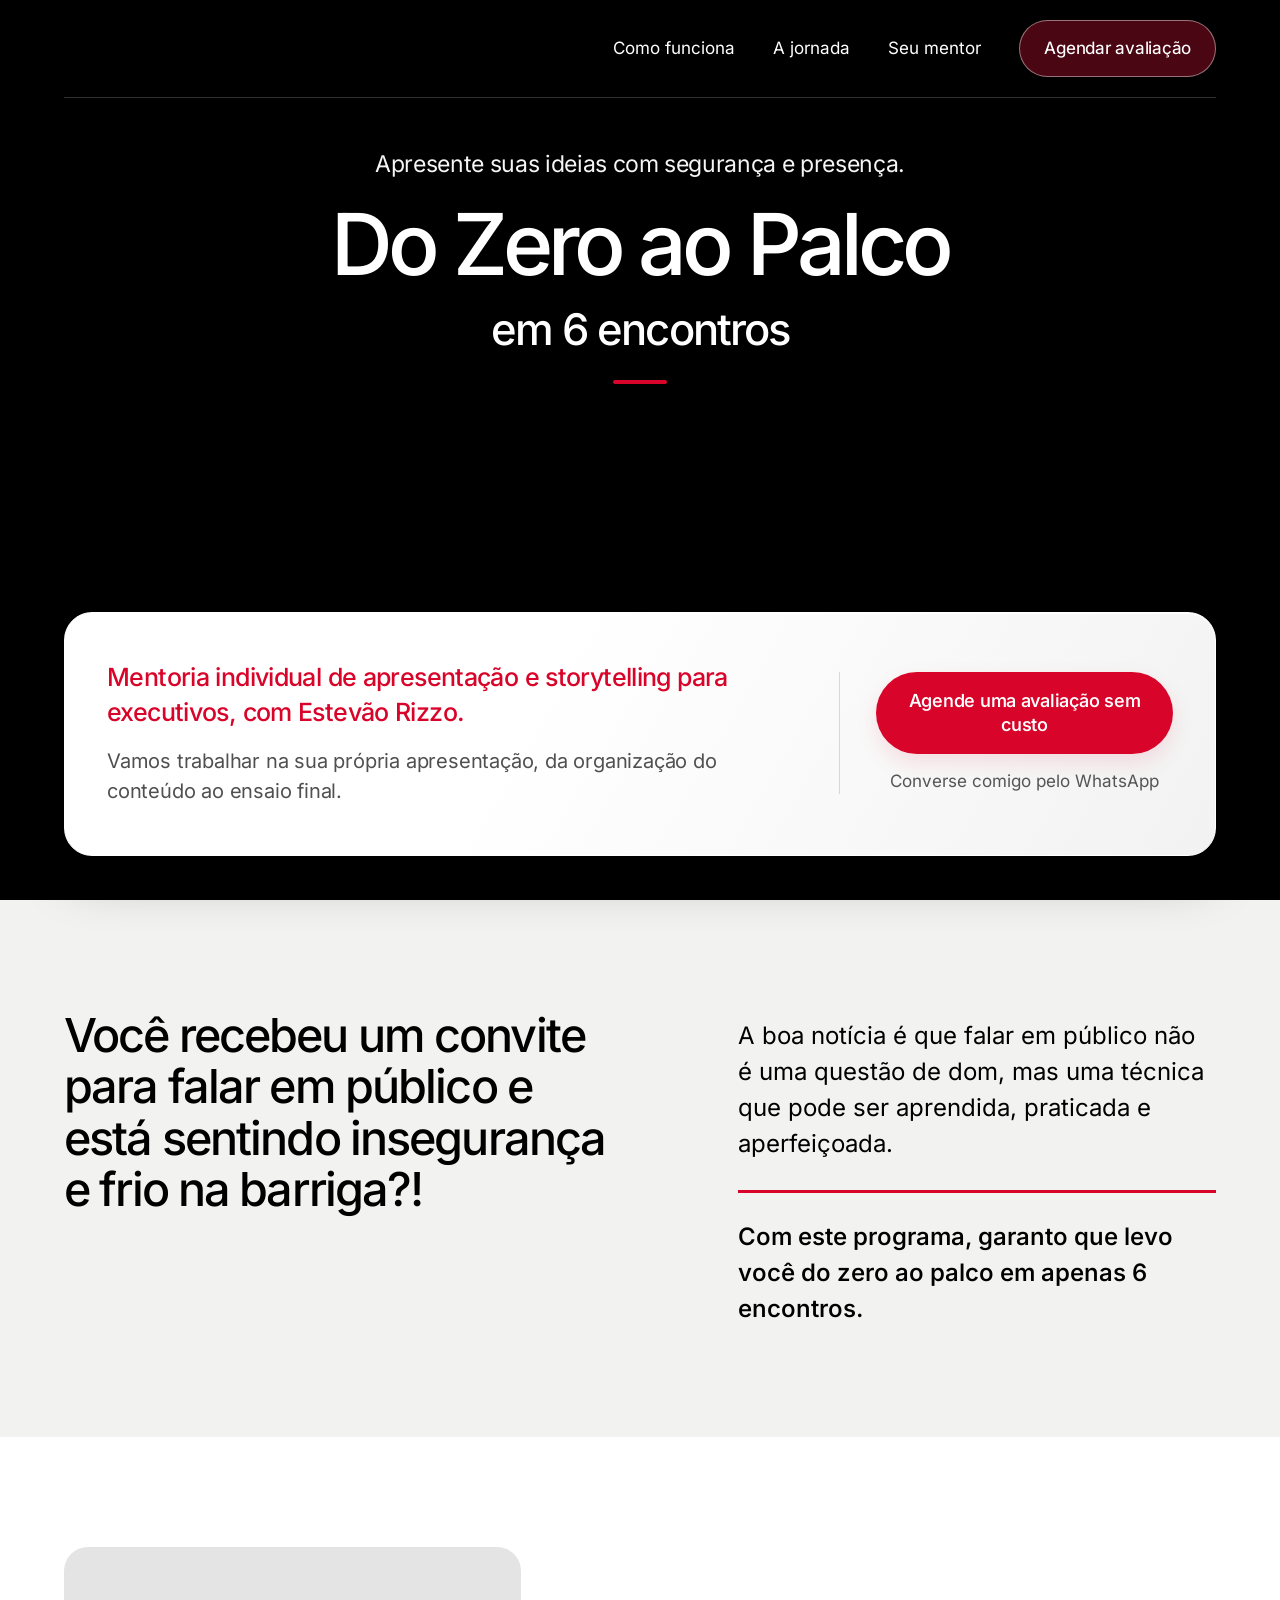
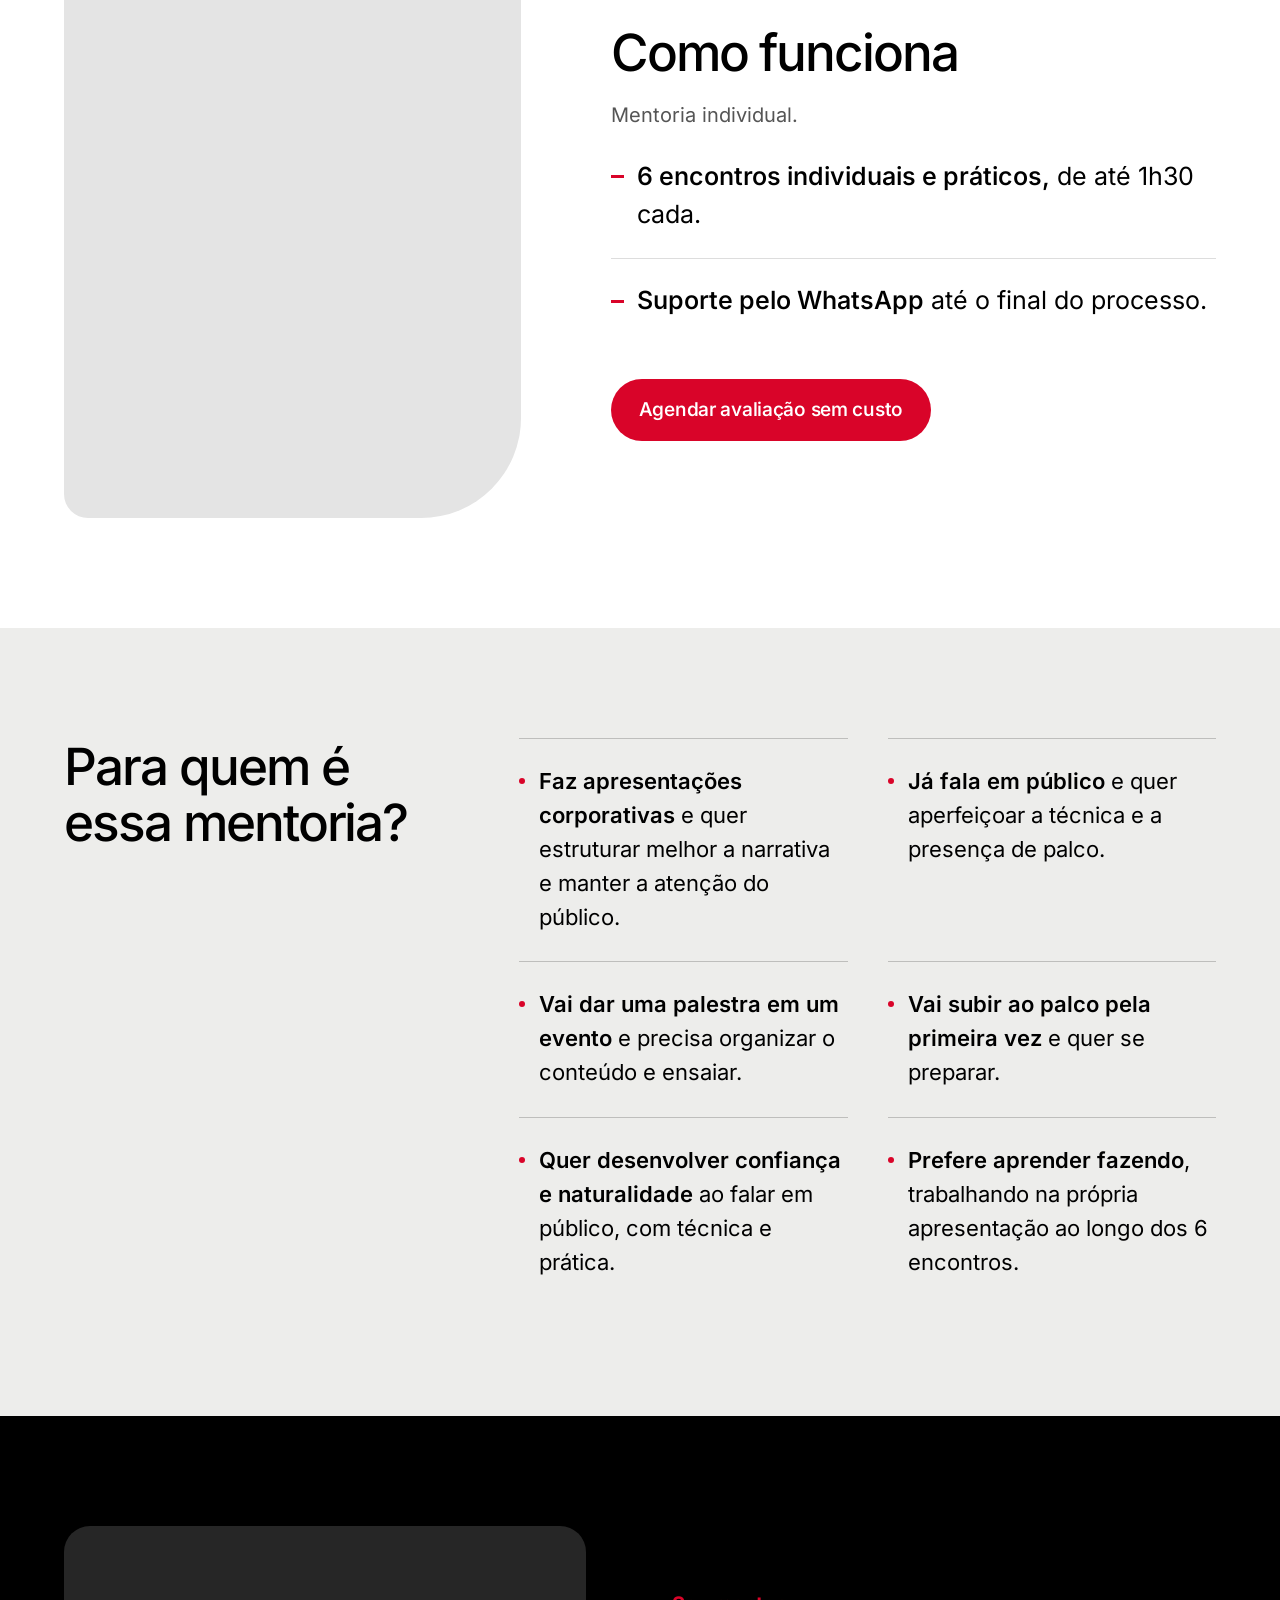
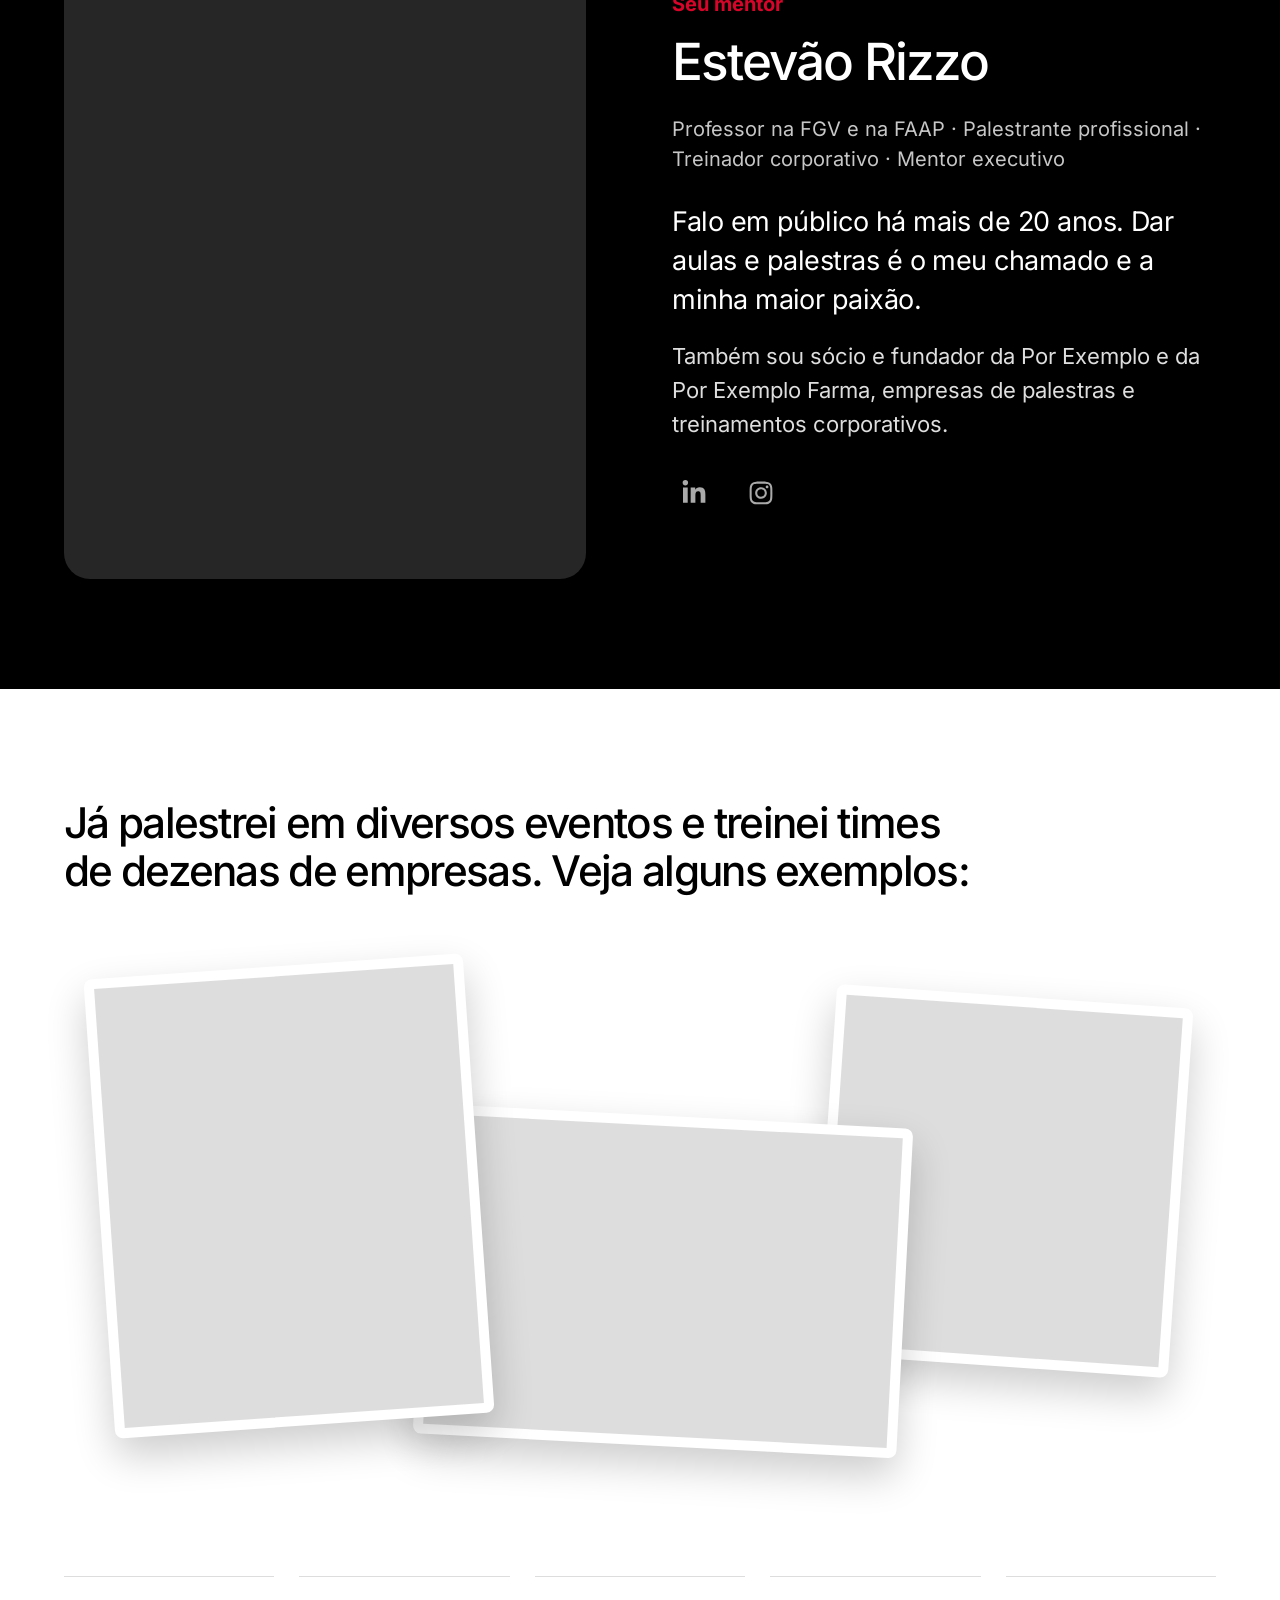
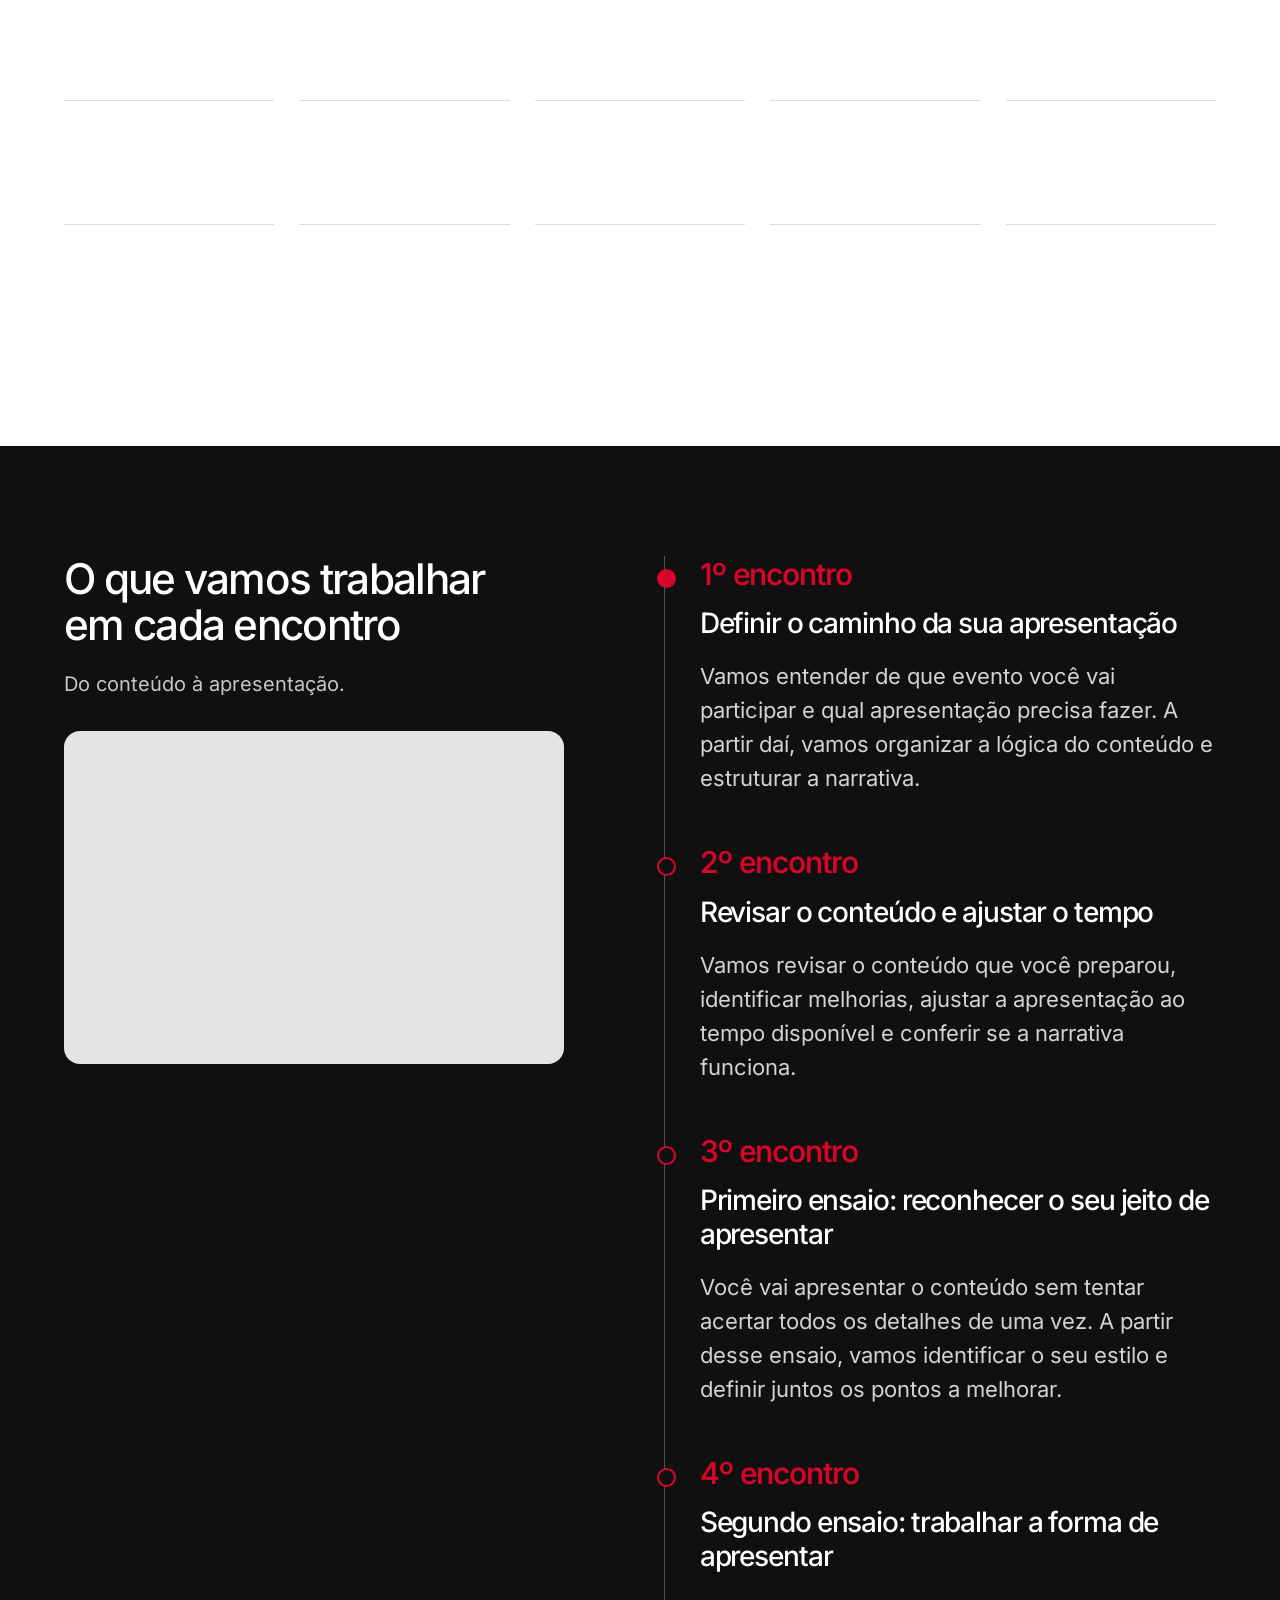
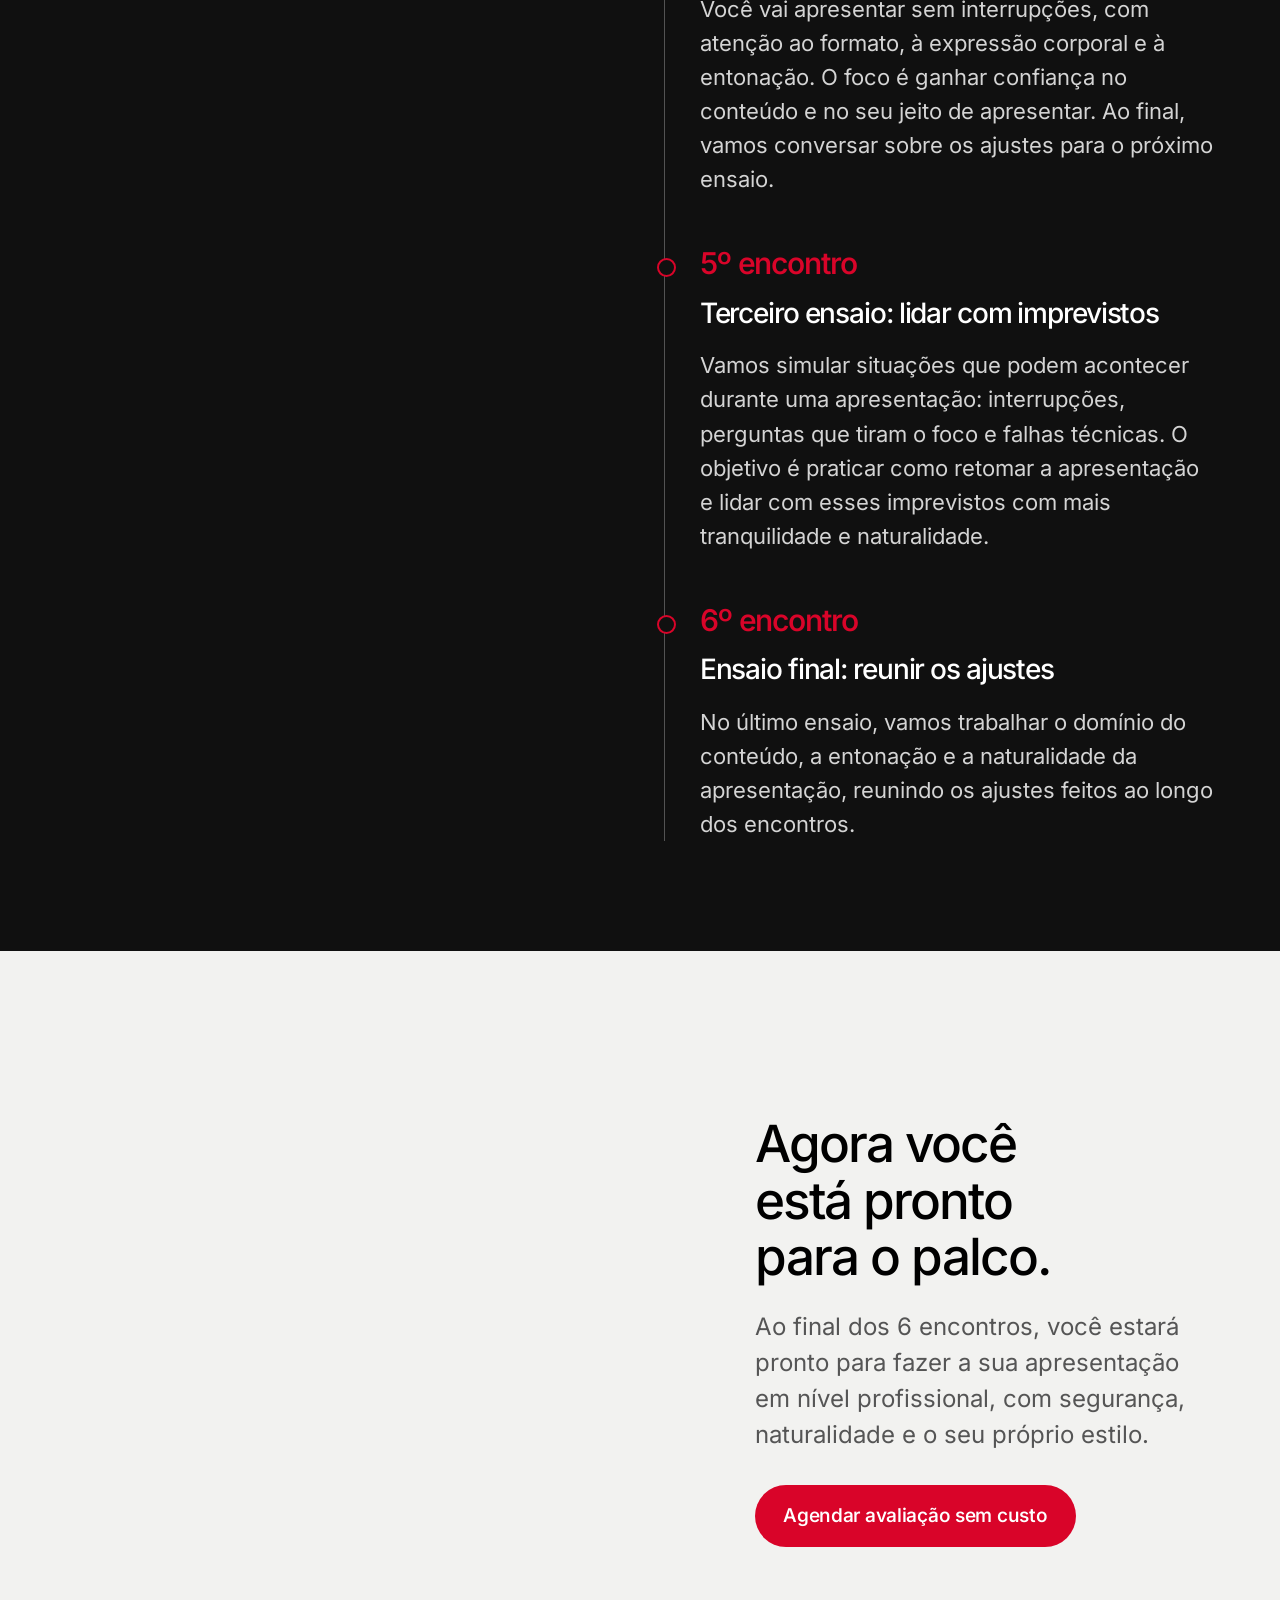
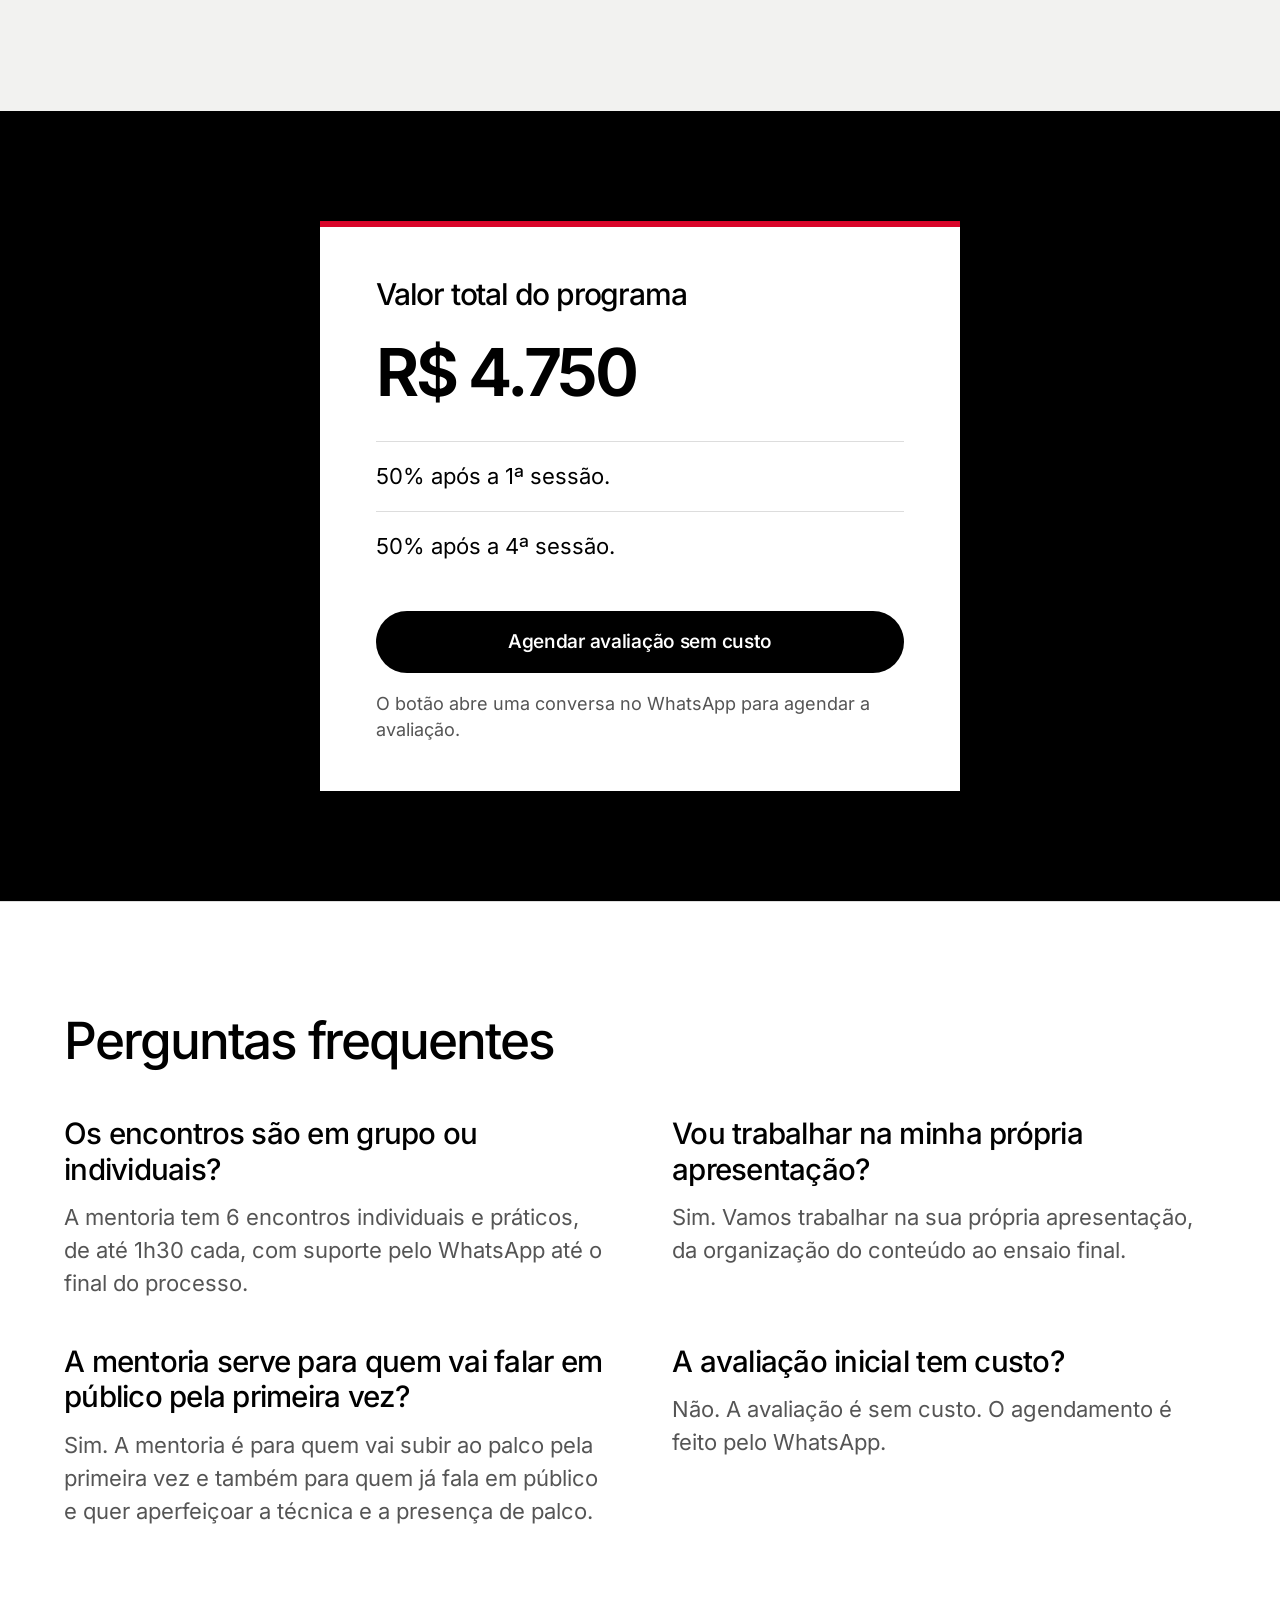
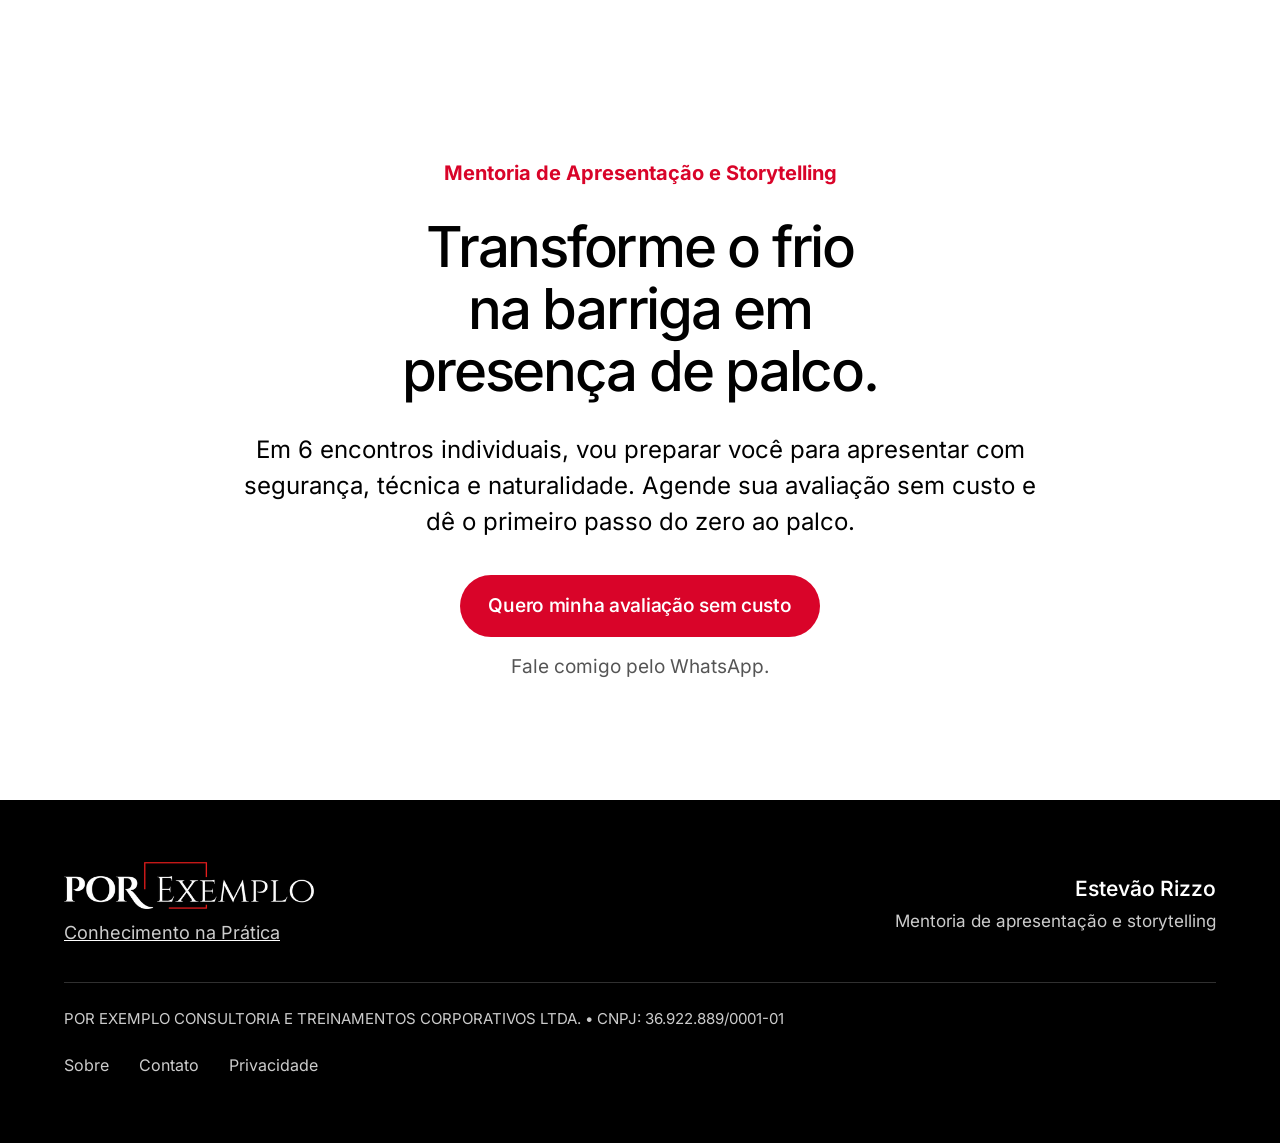
==== commit 2b232740: "Add approved trust pages and agent discovery guidance" ====
--- a/index.html
+++ b/index.html
@@ -2,7 +2,7 @@
 <html lang="pt-BR">
 <head>
   <meta charset="utf-8">
-<meta http-equiv="Content-Security-Policy" content="default-src &#x27;none&#x27;; base-uri &#x27;none&#x27;; object-src &#x27;none&#x27;; script-src &#x27;self&#x27; https://www.googletagmanager.com &#x27;sha256-kooMwZiaoIy/APmUZ9JKk6Kwh9dr52ig3kp3KV8gUiU=&#x27;; style-src &#x27;self&#x27;; img-src &#x27;self&#x27; https://www.googletagmanager.com https://*.google-analytics.com https://*.google.com https://*.google.com.br https://*.g.doubleclick.net; font-src &#x27;self&#x27;; connect-src https://www.googletagmanager.com https://*.google-analytics.com https://*.google.com https://*.google.com.br https://*.g.doubleclick.net https://pagead2.googlesyndication.com; frame-src https://www.googletagmanager.com; form-action &#x27;none&#x27;">
+<meta http-equiv="Content-Security-Policy" content="default-src &#x27;none&#x27;; base-uri &#x27;none&#x27;; object-src &#x27;none&#x27;; script-src &#x27;self&#x27; https://www.googletagmanager.com &#x27;sha256-sAatZaTfM1cKjLcVISft5I3s2hferCgpxC489ghB5to=&#x27;; style-src &#x27;self&#x27;; img-src &#x27;self&#x27; https://www.googletagmanager.com https://*.google-analytics.com https://*.google.com https://*.google.com.br https://*.g.doubleclick.net; font-src &#x27;self&#x27;; connect-src https://www.googletagmanager.com https://*.google-analytics.com https://*.google.com https://*.google.com.br https://*.g.doubleclick.net https://pagead2.googlesyndication.com; frame-src https://www.googletagmanager.com; form-action &#x27;none&#x27;">
   <meta name="viewport" content="width=device-width, initial-scale=1">
   <meta name="robots" content="index, follow, max-image-preview:large">
   <meta name="theme-color" content="#ffffff">
@@ -28,12 +28,13 @@
   <meta name="twitter:description" content="Prepare sua apresentação em 6 encontros individuais com Estevão Rizzo. Mentoria de apresentação e storytelling. Agende uma avaliação sem custo pelo WhatsApp.">
   <meta name="twitter:image" content="https://estevaorizzo.com.br/assets/compartilhamento.693e7b1e4fb2.jpg">
   <meta name="twitter:image:alt" content="Do Zero ao Palco em 6 Encontros — mentoria com Estevão Rizzo">
-  <script type="application/ld+json">{"@context":"https://schema.org","@graph":[{"@type":"Organization","@id":"https://estevaorizzo.com.br/#organizacao","name":"Por Exemplo","legalName":"POR EXEMPLO CONSULTORIA E TREINAMENTOS CORPORATIVOS LTDA.","taxID":"36.922.889/0001-01","url":"https://porexemplo.pe/"},{"@type":"Person","@id":"https://estevaorizzo.com.br/#mentor","name":"Estevão Rizzo","url":"https://estevaorizzo.com.br/#mentor","sameAs":["https://www.linkedin.com/in/estevaorizzo/","https://www.instagram.com/estevaorizzo/"],"jobTitle":"Professor, palestrante e mentor executivo"},{"@type":"WebSite","@id":"https://estevaorizzo.com.br/#site","url":"https://estevaorizzo.com.br/","name":"Estevão Rizzo","inLanguage":"pt-BR","publisher":{"@id":"https://estevaorizzo.com.br/#organizacao"}},{"@type":"WebPage","@id":"https://estevaorizzo.com.br/#pagina","url":"https://estevaorizzo.com.br/","name":"Mentoria de apresentação | Do Zero ao Palco — Estevão Rizzo","inLanguage":"pt-BR","isPartOf":{"@id":"https://estevaorizzo.com.br/#site"},"mainEntity":{"@id":"https://estevaorizzo.com.br/#mentoria"},"primaryImageOfPage":{"@type":"ImageObject","url":"https://estevaorizzo.com.br/assets/compartilhamento.693e7b1e4fb2.jpg","width":1200,"height":630}},{"@type":"Service","@id":"https://estevaorizzo.com.br/#mentoria","name":"Do Zero ao Palco","serviceType":"Mentoria individual de apresentação e storytelling","description":"6 encontros individuais e práticos, de até 1h30 cada, com suporte pelo WhatsApp até o final do processo.","provider":{"@id":"https://estevaorizzo.com.br/#mentor"},"offers":{"@type":"Offer","price":"4750.00","priceCurrency":"BRL","url":"https://estevaorizzo.com.br/#contato","seller":{"@id":"https://estevaorizzo.com.br/#organizacao"}}}]}</script>
+  <script type="application/ld+json">{"@context":"https://schema.org","@graph":[{"@type":"Organization","@id":"https://estevaorizzo.com.br/#organizacao","name":"Por Exemplo","legalName":"POR EXEMPLO CONSULTORIA E TREINAMENTOS CORPORATIVOS LTDA.","taxID":"36.922.889/0001-01","url":"https://porexemplo.pe/","description":"Empresa de palestras e treinamentos corporativos responsável pela oferta da mentoria Do Zero ao Palco, de Estevão Rizzo.","logo":"https://estevaorizzo.com.br/assets/por-exemplo-marca.3a0ff4815eaf.png","address":{"@type":"PostalAddress","streetAddress":"Rua Herculano, 374 - Cj. 83","addressLocality":"São Paulo","addressRegion":"SP","postalCode":"01257-030","addressCountry":"BR"},"contactPoint":{"@type":"ContactPoint","telephone":"+5511946068020","contactType":"Atendimento da mentoria Do Zero ao Palco","url":"https://estevaorizzo.com.br/contact/","availableLanguage":"pt-BR"}},{"@type":"Person","@id":"https://estevaorizzo.com.br/#mentor","name":"Estevão Rizzo","url":"https://estevaorizzo.com.br/#mentor","sameAs":["https://www.linkedin.com/in/estevaorizzo/","https://www.instagram.com/estevaorizzo/"],"jobTitle":"Professor, palestrante e mentor executivo"},{"@type":"WebSite","@id":"https://estevaorizzo.com.br/#site","url":"https://estevaorizzo.com.br/","name":"Estevão Rizzo","inLanguage":"pt-BR","publisher":{"@id":"https://estevaorizzo.com.br/#organizacao"}},{"@type":"WebPage","@id":"https://estevaorizzo.com.br/#pagina","url":"https://estevaorizzo.com.br/","name":"Mentoria de apresentação | Do Zero ao Palco — Estevão Rizzo","inLanguage":"pt-BR","isPartOf":{"@id":"https://estevaorizzo.com.br/#site"},"mainEntity":{"@id":"https://estevaorizzo.com.br/#mentoria"},"primaryImageOfPage":{"@type":"ImageObject","url":"https://estevaorizzo.com.br/assets/compartilhamento.693e7b1e4fb2.jpg","width":1200,"height":630}},{"@type":"Service","@id":"https://estevaorizzo.com.br/#mentoria","name":"Do Zero ao Palco","serviceType":"Mentoria individual de apresentação e storytelling","description":"6 encontros individuais e práticos, de até 1h30 cada, com suporte pelo WhatsApp até o final do processo.","provider":{"@id":"https://estevaorizzo.com.br/#mentor"},"offers":{"@type":"Offer","price":"4750.00","priceCurrency":"BRL","url":"https://estevaorizzo.com.br/#contato","seller":{"@id":"https://estevaorizzo.com.br/#organizacao"}}}]}</script>
   
   <link rel="preload" href="assets/inter-latin.3100e775e861.woff2" as="font" type="font/woff2" crossorigin>
 <link rel="stylesheet" href="assets/pagina.0693e7f59848.css">
 <link rel="describedby" href="/llms.txt" type="text/plain">
 <link rel="alternate" type="text/markdown" href="/index.md">
+<link rel="stylesheet" href="/assets/informacoes.a6b6658b0105.css">
 </head>
 <body><a class="skip" href="#conteudo">Pular para o conteúdo</a>
   <header class="header">
@@ -195,5 +196,6 @@
       <a class="footer-brand" href="https://porexemplo.pe/" target="_blank" rel="noopener noreferrer" aria-label="Visite o site da Por Exemplo"><img src="assets/por-exemplo-marca.3a0ff4815eaf.png" alt="Por Exemplo" width="424" height="80" decoding="async"><span>Conhecimento na Prática</span></a>
       <p class="footer-identity"><span class="footer-name">Estevão Rizzo</span><span class="footer-tagline">Mentoria de apresentação e storytelling</span></p>
       <p class="legal">POR EXEMPLO CONSULTORIA E TREINAMENTOS CORPORATIVOS LTDA. • CNPJ: 36.922.889/0001-01</p>
+      <nav class="trust-links" aria-label="Informações sobre o site"><a href="/about/">Sobre</a><a href="/contact/">Contato</a><a href="/privacy/">Privacidade</a></nav>
     </div>
-  </footer><script defer src="assets/pagina-motion.a646057cb91d.js"></script><script defer src="assets/medicao.e8d3e9f836d6.js"></script></body></html>
+  </footer><script defer src="assets/pagina-motion.a646057cb91d.js"></script><script defer src="assets/medicao.81cae1bb611c.js"></script></body></html>
--- a/assets/informacoes.a6b6658b0105.css
+++ b/assets/informacoes.a6b6658b0105.css
@@ -0,0 +1,35 @@
+/* Complementary information pages. The approved home styles stay unchanged. */
+.trust-links{grid-column:1/-1;display:flex;flex-wrap:wrap;gap:4px 30px;align-items:center;margin-top:-18px}
+.trust-links a{display:inline-flex;align-items:center;min-height:44px;color:#ccc;font-size:16px;text-decoration:none;text-underline-offset:5px}
+.trust-links a:hover,.trust-links a[aria-current=page]{color:#fff;text-decoration:underline}
+.info-main{padding-top:calc(var(--header-h) + 64px);padding-bottom:100px}
+.info-heading{max-width:950px;margin-bottom:54px}
+.info-back{display:inline-block;padding-block:7px;color:var(--muted);font-size:17px;text-decoration-thickness:1px;text-underline-offset:5px}
+.info-heading h1{font-size:clamp(38px,4vw,56px);font-weight:550;letter-spacing:-.045em;line-height:1.12;margin-top:20px}
+.info-heading h1::after{content:"";display:block;width:48px;height:4px;background:var(--red);margin-top:24px;border-radius:2px}
+.info-lead{font-size:24px;line-height:1.5;letter-spacing:-.015em;color:var(--muted);max-width:740px;margin-top:25px}
+.info-updated{font-size:16px;color:var(--muted);margin-top:20px}
+.info-section+ .info-section{margin-top:36px}
+.info-section h2,.info-address h2{font-size:28px;line-height:1.25;font-weight:550;letter-spacing:-.025em;margin-bottom:18px}
+.info-section p{font-size:21px;line-height:1.6;color:#333;max-width:70ch}
+.info-section p+p{margin-top:18px}
+.info-about{display:grid;grid-template-columns:minmax(230px,.76fr) minmax(0,1.5fr);gap:64px;align-items:start}
+.info-portrait{margin:0;aspect-ratio:4/5;border-radius:24px;overflow:hidden;background:#eee}
+.info-portrait img{width:100%;height:100%;object-fit:cover;object-position:57% 50%;filter:grayscale(1)}
+.info-return{margin-top:30px;font-size:19px}
+.info-return a,.info-references a{color:var(--ink);text-decoration-color:var(--red);text-underline-offset:5px;text-decoration-thickness:1.5px}
+.info-return a:hover,.info-references a:hover{color:var(--red)}
+.info-contact{display:grid;grid-template-columns:minmax(0,1.15fr) minmax(300px,.85fr);gap:72px;align-items:start}
+.info-contact .button{margin-top:28px}
+.info-support{font-size:17px;color:var(--muted);margin-top:16px}
+.info-address{background:#f2f2f0;border-radius:24px;padding:36px}
+.info-address address{font-style:normal;font-size:21px;line-height:1.7}
+.info-company{font-size:15px;line-height:1.7;color:#555;border-top:1px solid #0002;margin-top:28px;padding-top:23px;overflow-wrap:anywhere}
+.info-privacy{display:grid;grid-template-columns:240px minmax(0,760px);gap:64px;align-items:start}
+.info-summary{position:sticky;top:calc(var(--header-h) + 32px);border-left:3px solid var(--red);padding-left:22px;display:flex;flex-direction:column;gap:6px}
+.info-summary a{font-size:17px;line-height:1.4;color:var(--muted);padding-block:8px;text-decoration:none}
+.info-summary a:hover{text-decoration:underline;text-underline-offset:4px;color:var(--ink)}
+.info-references{font-size:19px;line-height:1.6;padding-left:22px;margin:0;overflow-wrap:anywhere}
+.info-references li+li{margin-top:12px}
+@media(max-width:1100px){.info-about{gap:40px}.info-contact{gap:36px}.info-address{padding:28px}.info-privacy{grid-template-columns:190px minmax(0,1fr);gap:40px}}
+@media(max-width:760px){.info-main{padding-top:calc(var(--header-h) + 34px);padding-bottom:64px}.info-heading{margin-bottom:36px}.info-back{font-size:16px}.info-heading h1{font-size:38px;margin-top:16px}.info-heading h1::after{margin-top:20px}.info-lead{font-size:22px;margin-top:22px}.info-about,.info-contact,.info-privacy{display:flex;flex-direction:column;gap:32px}.info-about>div,.info-contact>div,.info-address,.info-privacy>div{width:100%;min-width:0}.info-portrait{width:min(100%,360px);aspect-ratio:5/4;align-self:flex-start}.info-portrait img{object-position:57% 46%}.info-section h2,.info-address h2{font-size:26px}.info-section p{font-size:20px;line-height:1.6}.info-address address{font-size:20px}.info-summary{position:static;border-left-width:3px;gap:3px;padding-left:18px}.info-summary a{font-size:17px;min-height:40px;display:flex;align-items:center}.info-references{font-size:18px}.info-contact .button{width:100%}.info-company{font-size:15px}.trust-links{gap:4px 25px;margin-top:-14px}.trust-links a{font-size:16px}}
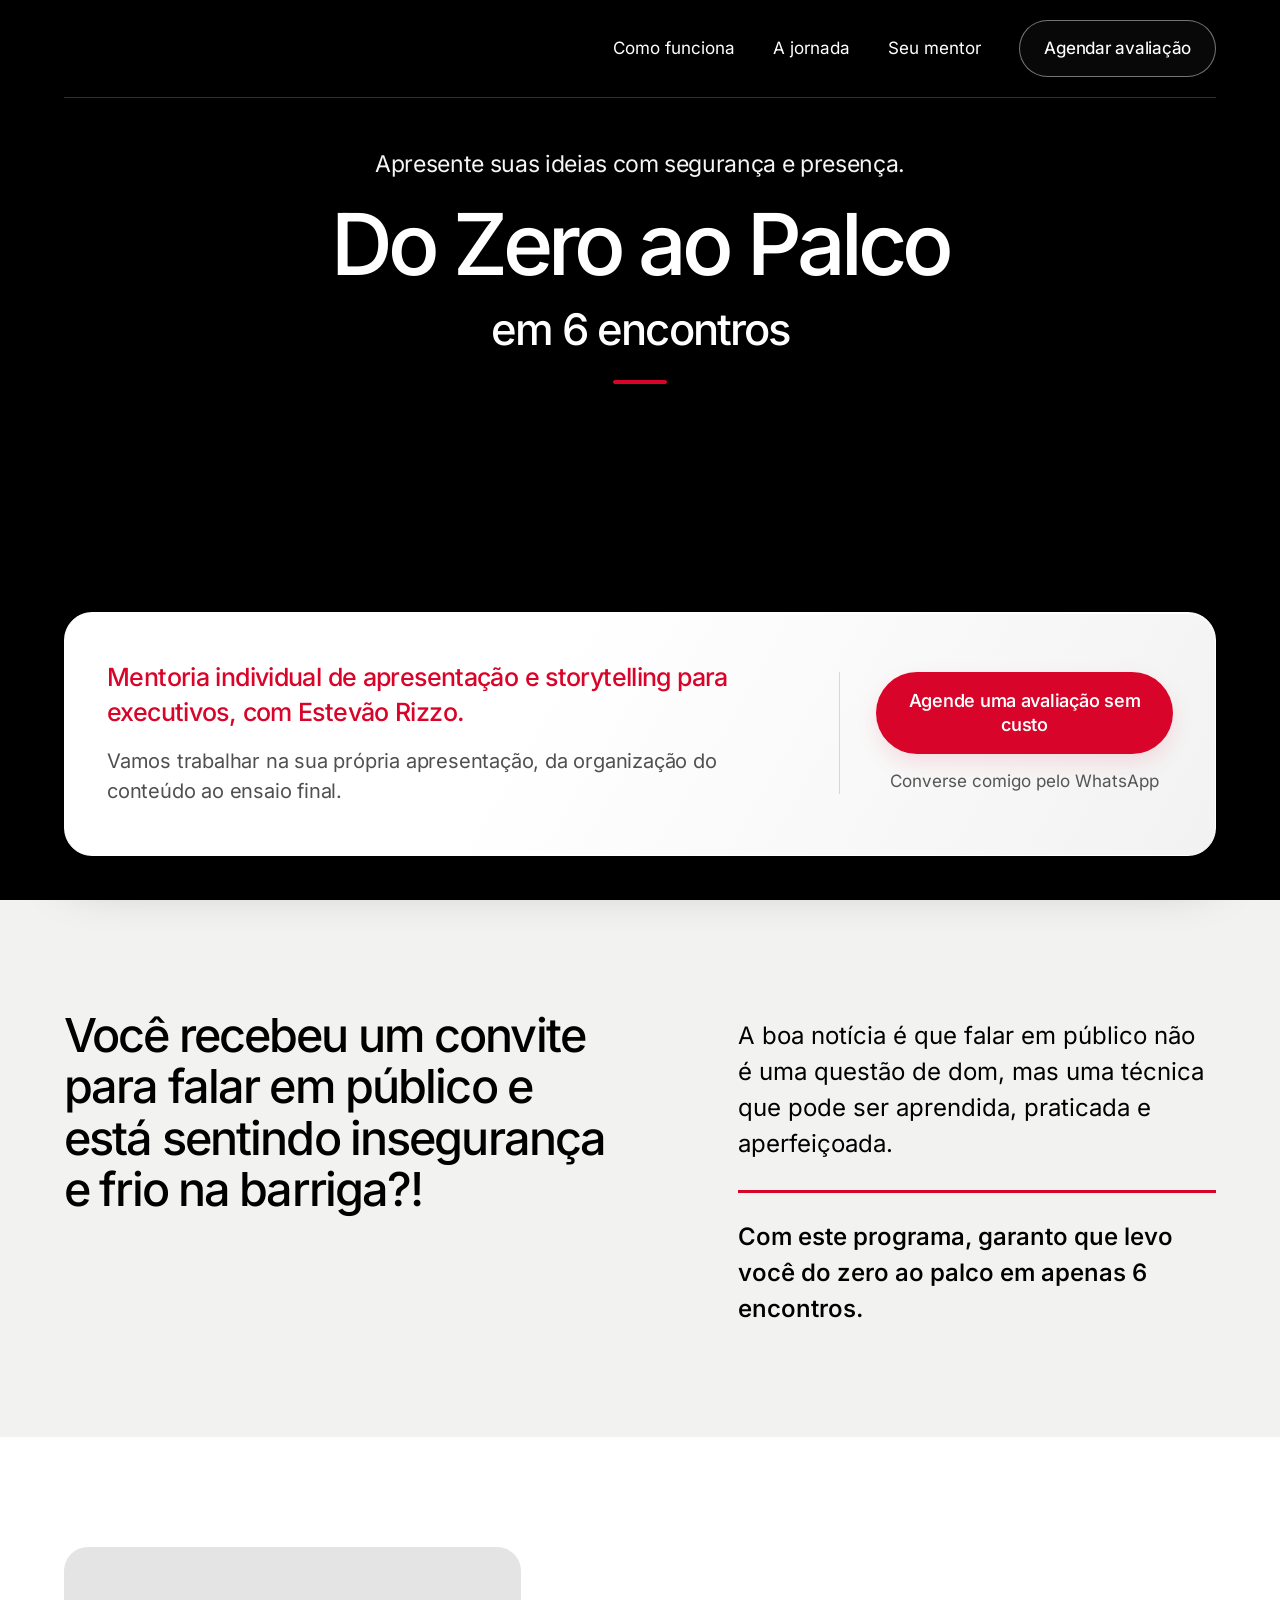
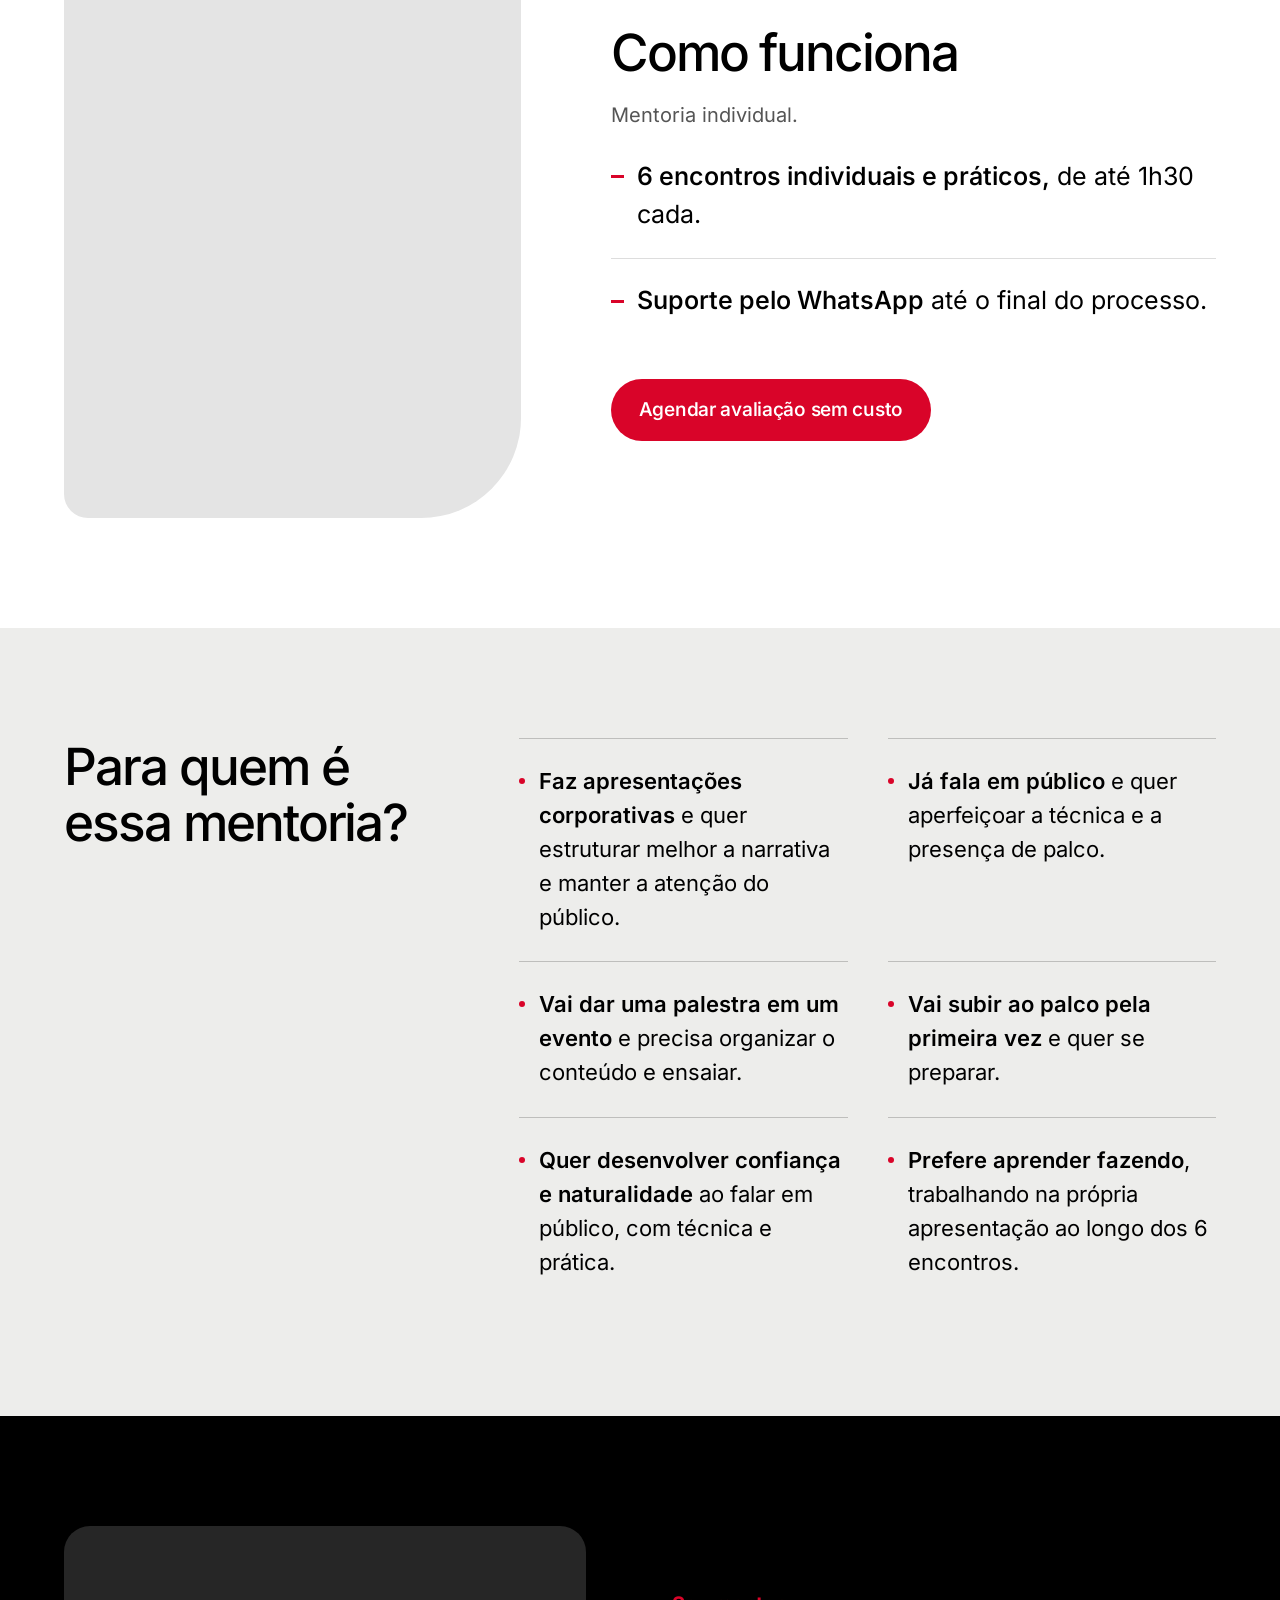
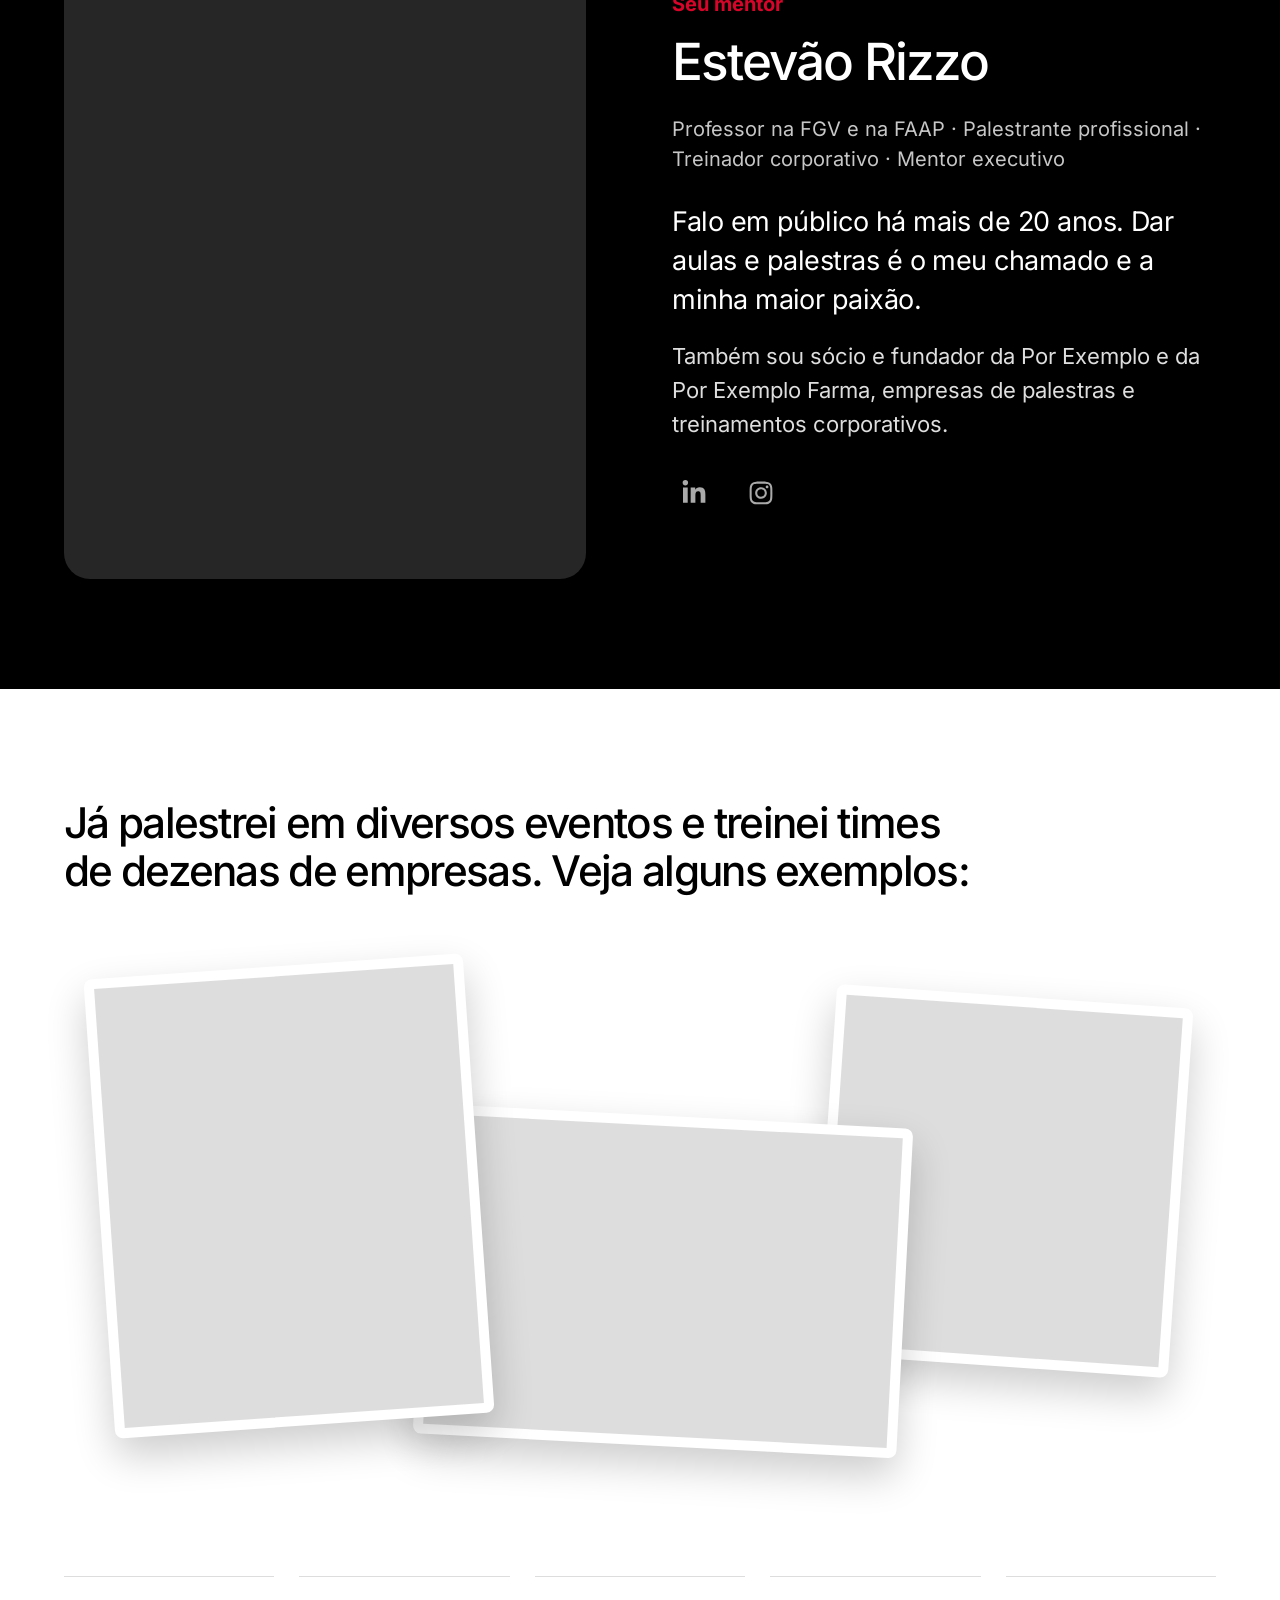
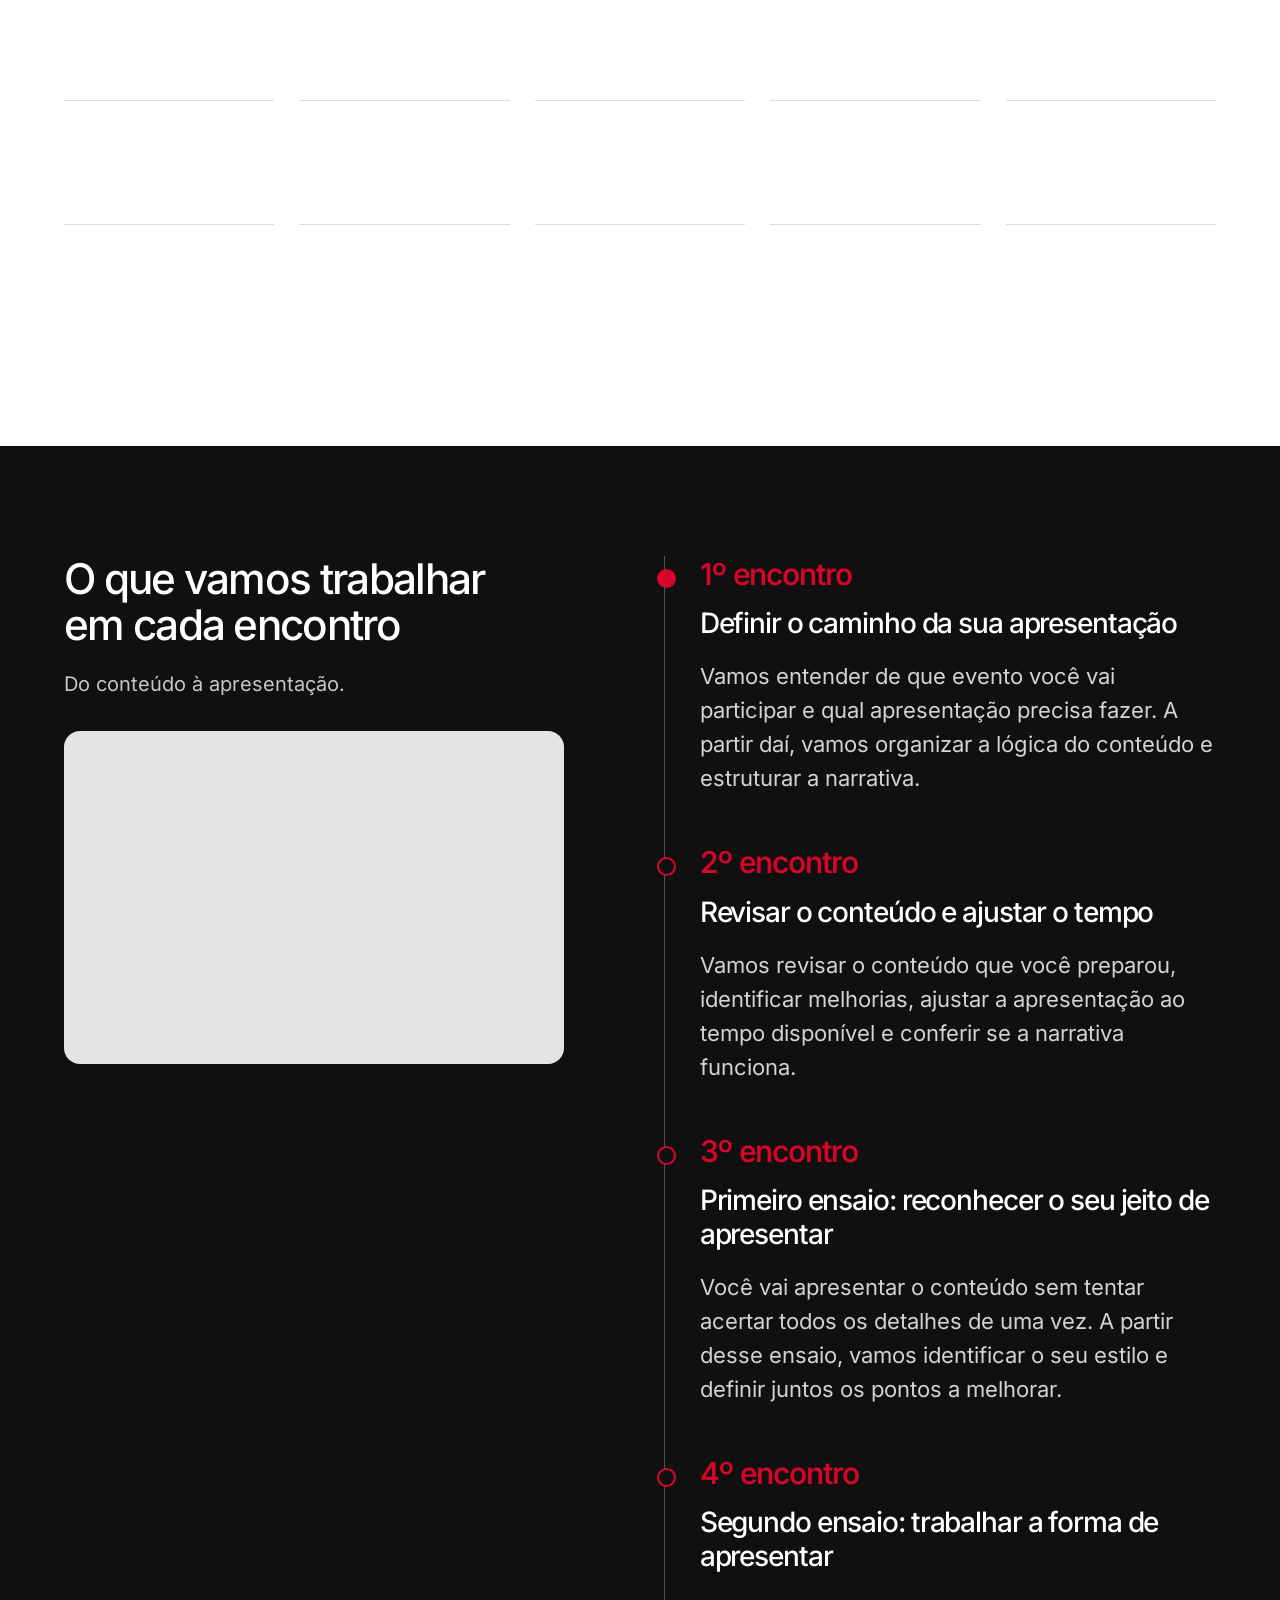
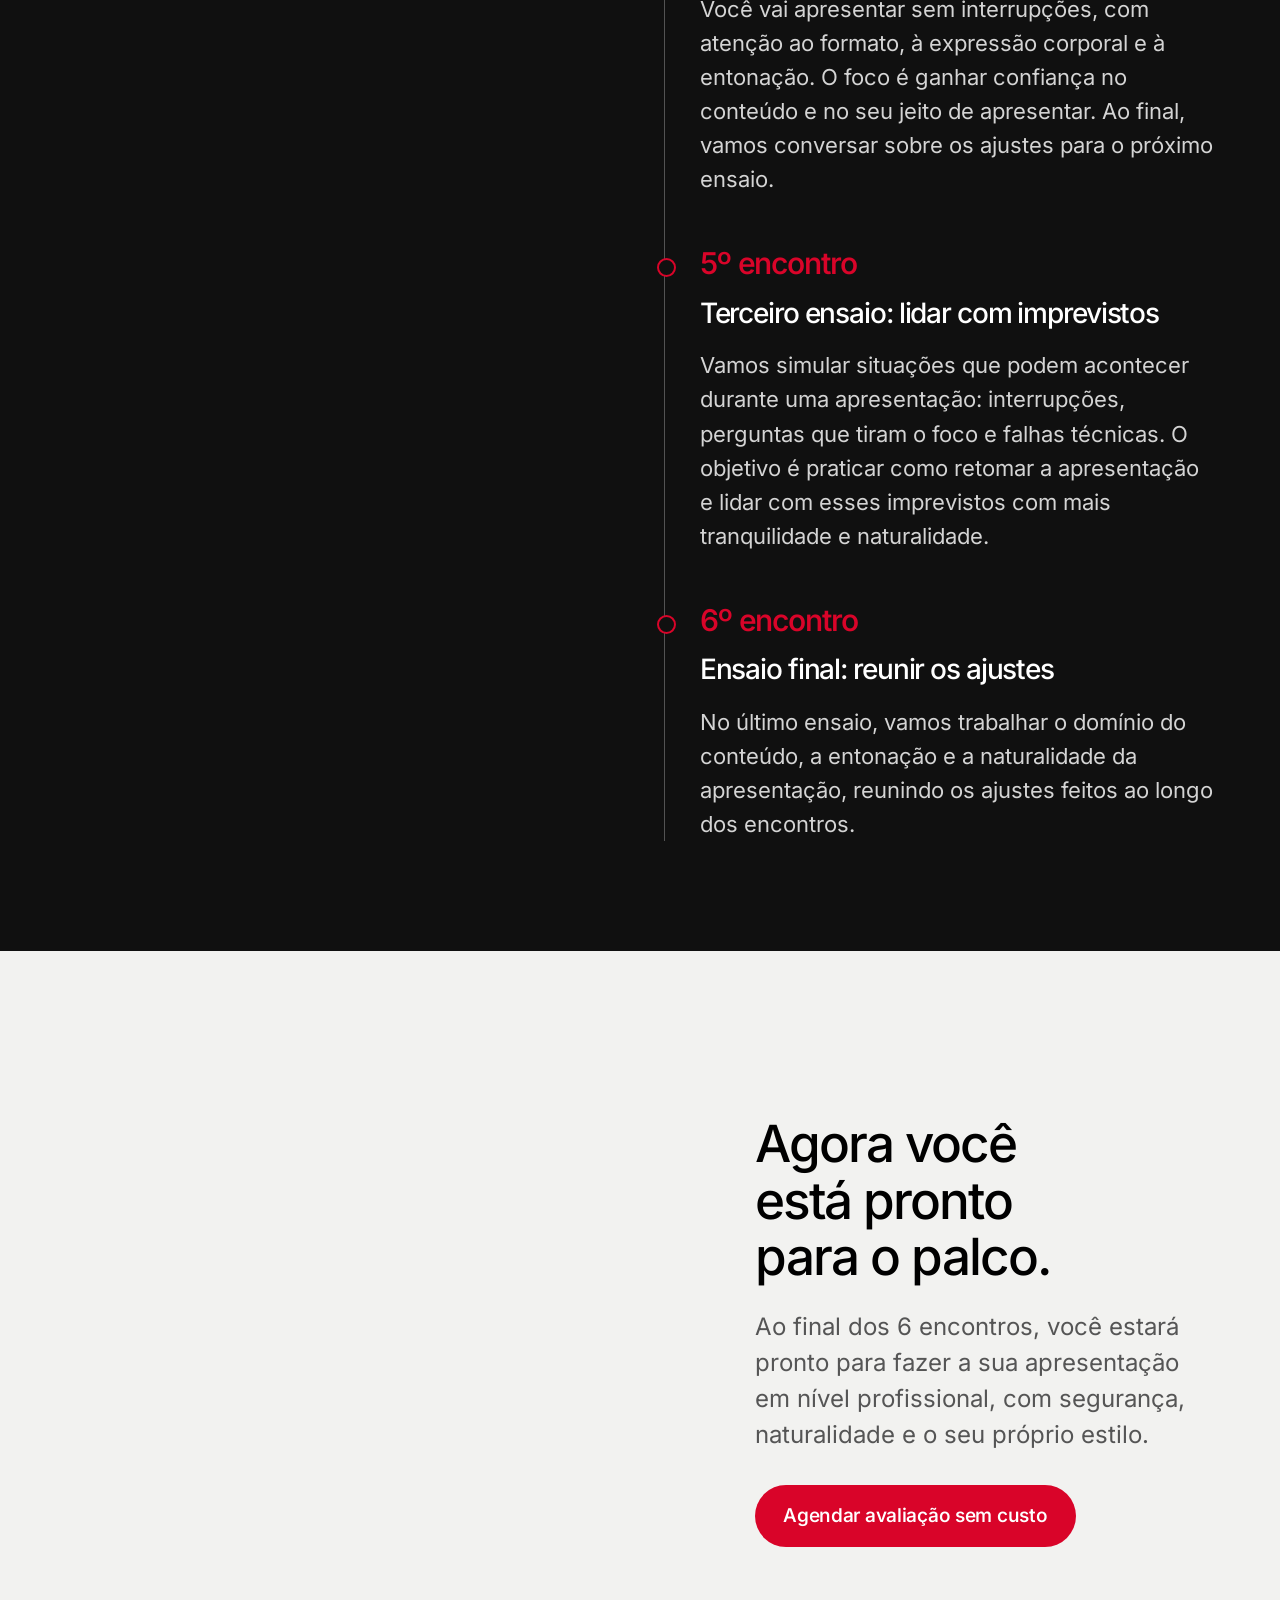
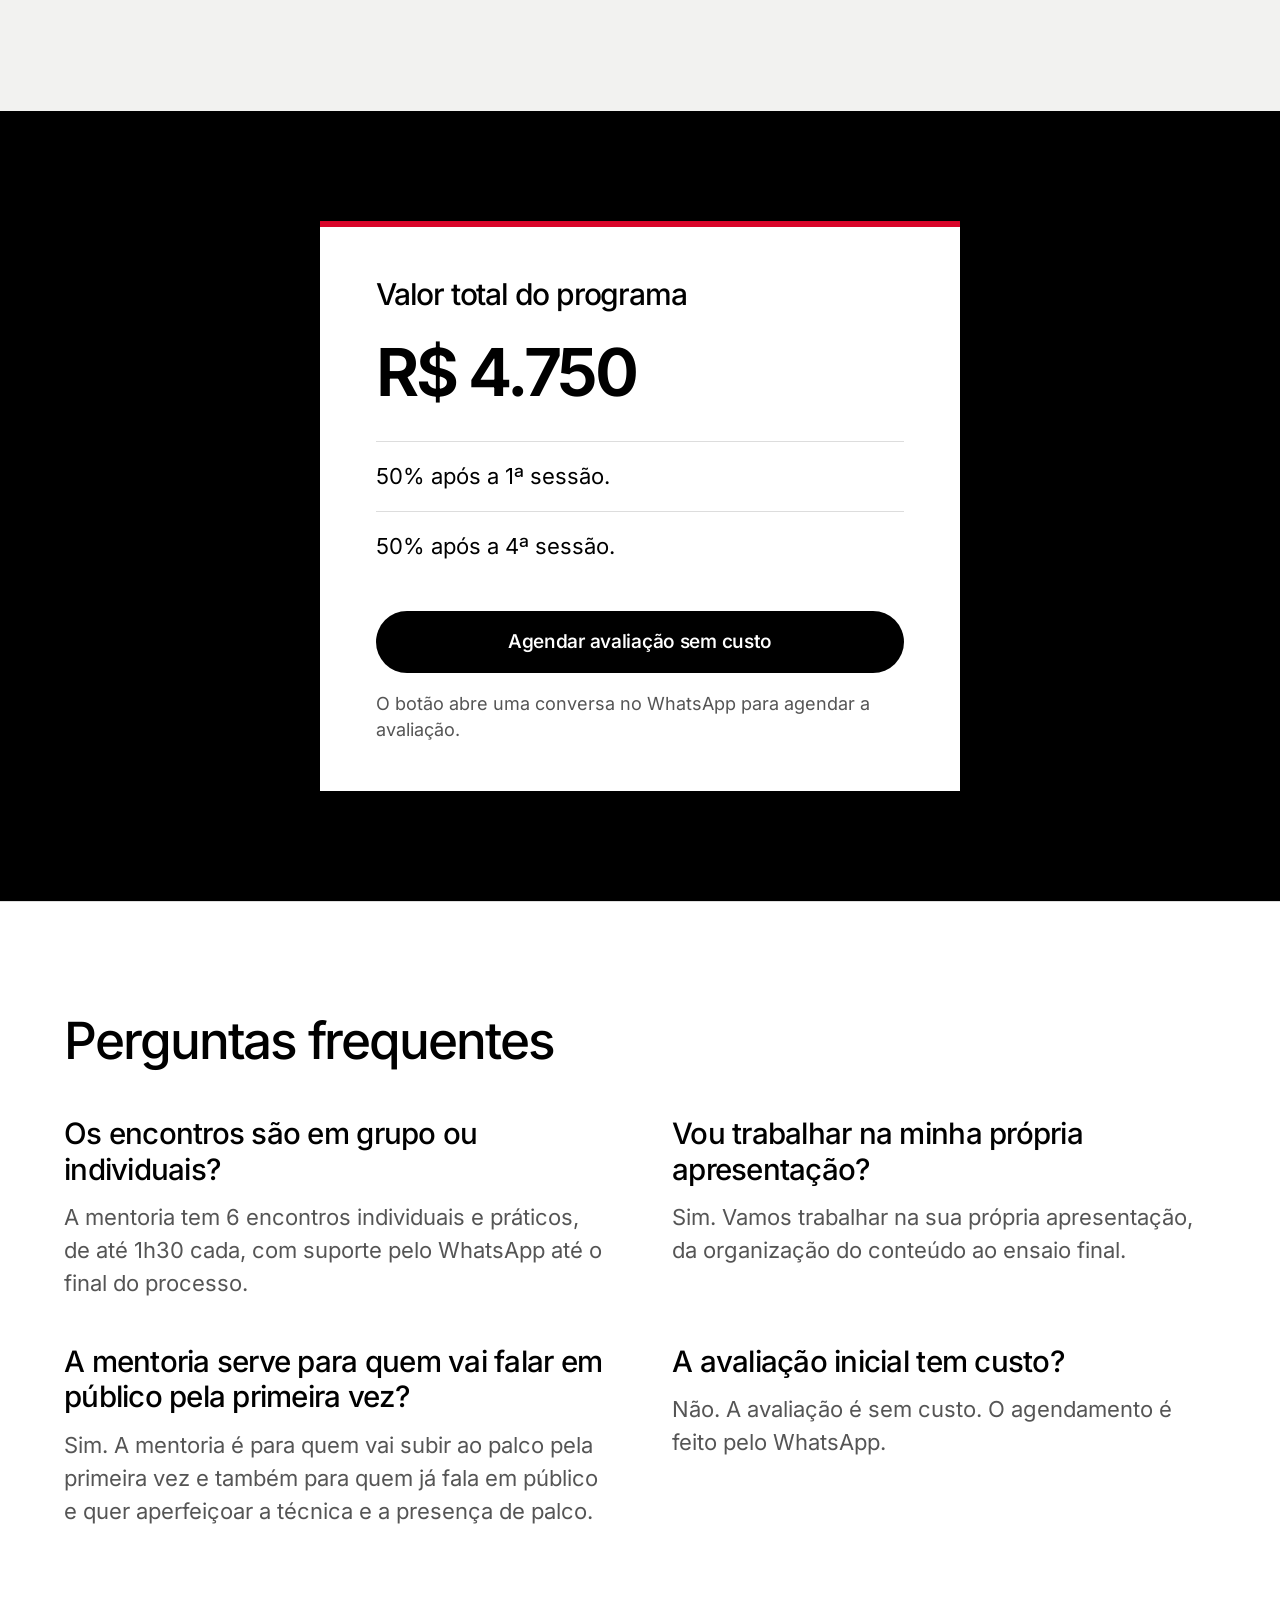
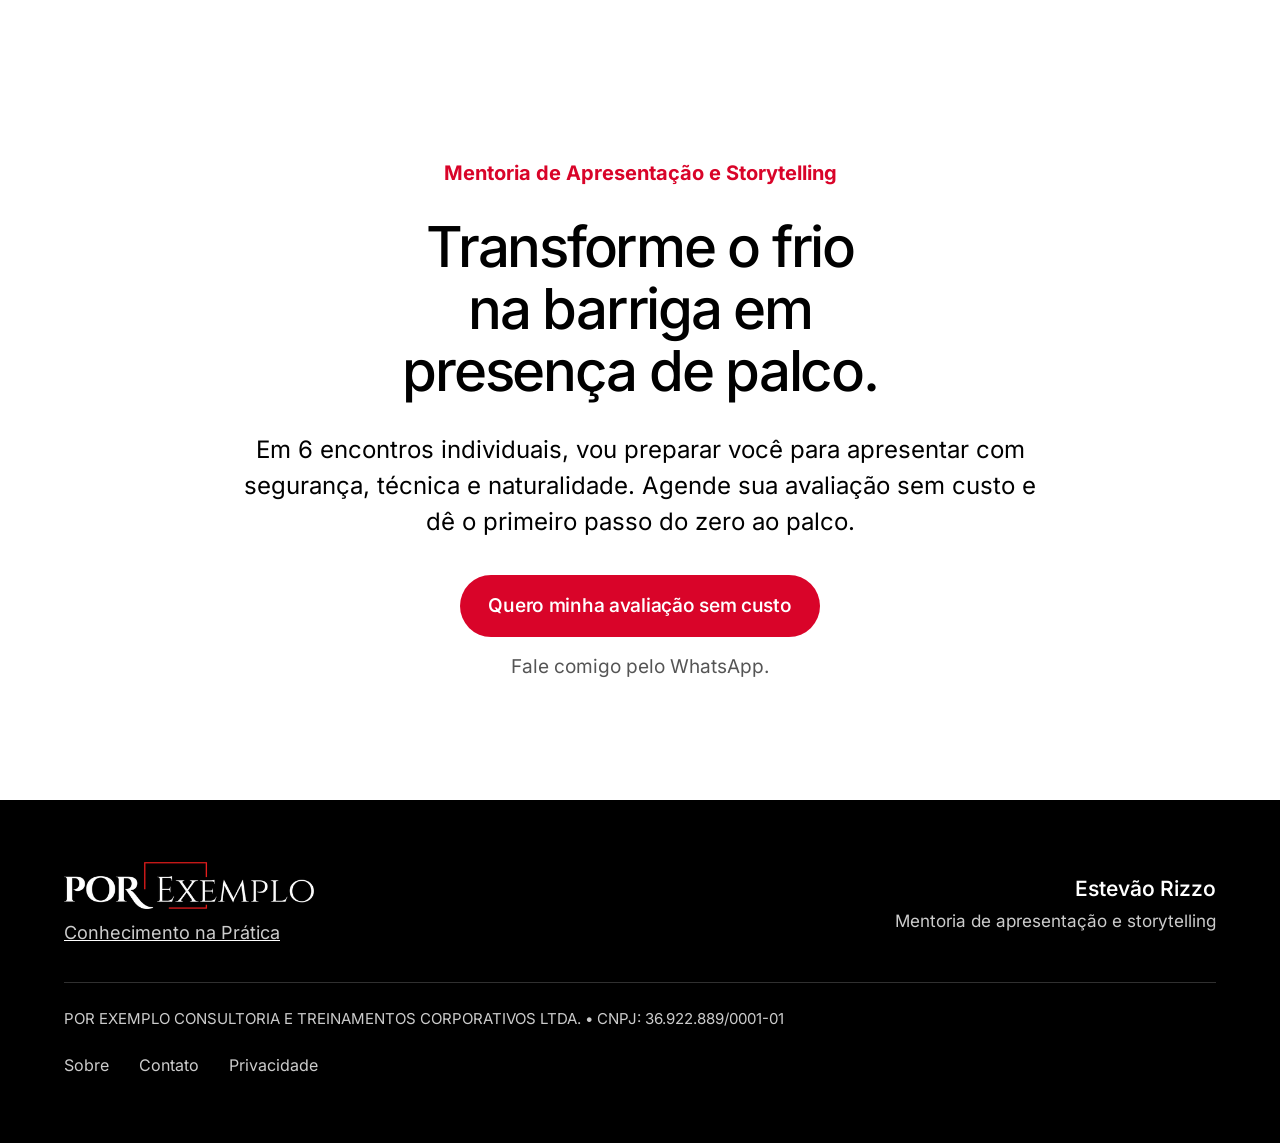
==== commit 4a29321f: "Describe the six visible coaching sessions in structured data" ====
--- a/index.html
+++ b/index.html
@@ -2,7 +2,7 @@
 <html lang="pt-BR">
 <head>
   <meta charset="utf-8">
-<meta http-equiv="Content-Security-Policy" content="default-src &#x27;none&#x27;; base-uri &#x27;none&#x27;; object-src &#x27;none&#x27;; script-src &#x27;self&#x27; https://www.googletagmanager.com &#x27;sha256-sAatZaTfM1cKjLcVISft5I3s2hferCgpxC489ghB5to=&#x27;; style-src &#x27;self&#x27;; img-src &#x27;self&#x27; https://www.googletagmanager.com https://*.google-analytics.com https://*.google.com https://*.google.com.br https://*.g.doubleclick.net; font-src &#x27;self&#x27;; connect-src https://www.googletagmanager.com https://*.google-analytics.com https://*.google.com https://*.google.com.br https://*.g.doubleclick.net https://pagead2.googlesyndication.com; frame-src https://www.googletagmanager.com; form-action &#x27;none&#x27;">
+<meta http-equiv="Content-Security-Policy" content="default-src &#x27;none&#x27;; base-uri &#x27;none&#x27;; object-src &#x27;none&#x27;; script-src &#x27;self&#x27; https://www.googletagmanager.com &#x27;sha256-gjSp2KlIegQ02+k29tJSaF5wzXng1RbQ+yXJQcq3+cM=&#x27;; style-src &#x27;self&#x27;; img-src &#x27;self&#x27; https://www.googletagmanager.com https://*.google-analytics.com https://*.google.com https://*.google.com.br https://*.g.doubleclick.net; font-src &#x27;self&#x27;; connect-src https://www.googletagmanager.com https://*.google-analytics.com https://*.google.com https://*.google.com.br https://*.g.doubleclick.net https://pagead2.googlesyndication.com; frame-src https://www.googletagmanager.com; form-action &#x27;none&#x27;">
   <meta name="viewport" content="width=device-width, initial-scale=1">
   <meta name="robots" content="index, follow, max-image-preview:large">
   <meta name="theme-color" content="#ffffff">
@@ -28,7 +28,7 @@
   <meta name="twitter:description" content="Prepare sua apresentação em 6 encontros individuais com Estevão Rizzo. Mentoria de apresentação e storytelling. Agende uma avaliação sem custo pelo WhatsApp.">
   <meta name="twitter:image" content="https://estevaorizzo.com.br/assets/compartilhamento.693e7b1e4fb2.jpg">
   <meta name="twitter:image:alt" content="Do Zero ao Palco em 6 Encontros — mentoria com Estevão Rizzo">
-  <script type="application/ld+json">{"@context":"https://schema.org","@graph":[{"@type":"Organization","@id":"https://estevaorizzo.com.br/#organizacao","name":"Por Exemplo","legalName":"POR EXEMPLO CONSULTORIA E TREINAMENTOS CORPORATIVOS LTDA.","taxID":"36.922.889/0001-01","url":"https://porexemplo.pe/","description":"Empresa de palestras e treinamentos corporativos responsável pela oferta da mentoria Do Zero ao Palco, de Estevão Rizzo.","logo":"https://estevaorizzo.com.br/assets/por-exemplo-marca.3a0ff4815eaf.png","address":{"@type":"PostalAddress","streetAddress":"Rua Herculano, 374 - Cj. 83","addressLocality":"São Paulo","addressRegion":"SP","postalCode":"01257-030","addressCountry":"BR"},"contactPoint":{"@type":"ContactPoint","telephone":"+5511946068020","contactType":"Atendimento da mentoria Do Zero ao Palco","url":"https://estevaorizzo.com.br/contact/","availableLanguage":"pt-BR"}},{"@type":"Person","@id":"https://estevaorizzo.com.br/#mentor","name":"Estevão Rizzo","url":"https://estevaorizzo.com.br/#mentor","sameAs":["https://www.linkedin.com/in/estevaorizzo/","https://www.instagram.com/estevaorizzo/"],"jobTitle":"Professor, palestrante e mentor executivo"},{"@type":"WebSite","@id":"https://estevaorizzo.com.br/#site","url":"https://estevaorizzo.com.br/","name":"Estevão Rizzo","inLanguage":"pt-BR","publisher":{"@id":"https://estevaorizzo.com.br/#organizacao"}},{"@type":"WebPage","@id":"https://estevaorizzo.com.br/#pagina","url":"https://estevaorizzo.com.br/","name":"Mentoria de apresentação | Do Zero ao Palco — Estevão Rizzo","inLanguage":"pt-BR","isPartOf":{"@id":"https://estevaorizzo.com.br/#site"},"mainEntity":{"@id":"https://estevaorizzo.com.br/#mentoria"},"primaryImageOfPage":{"@type":"ImageObject","url":"https://estevaorizzo.com.br/assets/compartilhamento.693e7b1e4fb2.jpg","width":1200,"height":630}},{"@type":"Service","@id":"https://estevaorizzo.com.br/#mentoria","name":"Do Zero ao Palco","serviceType":"Mentoria individual de apresentação e storytelling","description":"6 encontros individuais e práticos, de até 1h30 cada, com suporte pelo WhatsApp até o final do processo.","provider":{"@id":"https://estevaorizzo.com.br/#mentor"},"offers":{"@type":"Offer","price":"4750.00","priceCurrency":"BRL","url":"https://estevaorizzo.com.br/#contato","seller":{"@id":"https://estevaorizzo.com.br/#organizacao"}}}]}</script>
+  <script type="application/ld+json">{"@context":"https://schema.org","@graph":[{"@type":"Organization","@id":"https://estevaorizzo.com.br/#organizacao","name":"Por Exemplo","legalName":"POR EXEMPLO CONSULTORIA E TREINAMENTOS CORPORATIVOS LTDA.","taxID":"36.922.889/0001-01","url":"https://porexemplo.pe/","description":"Empresa de palestras e treinamentos corporativos responsável pela oferta da mentoria Do Zero ao Palco, de Estevão Rizzo.","logo":"https://estevaorizzo.com.br/assets/por-exemplo-marca.3a0ff4815eaf.png","address":{"@type":"PostalAddress","streetAddress":"Rua Herculano, 374 - Cj. 83","addressLocality":"São Paulo","addressRegion":"SP","postalCode":"01257-030","addressCountry":"BR"},"contactPoint":{"@type":"ContactPoint","telephone":"+5511946068020","contactType":"Atendimento da mentoria Do Zero ao Palco","url":"https://estevaorizzo.com.br/contact/","availableLanguage":"pt-BR"}},{"@type":"Person","@id":"https://estevaorizzo.com.br/#mentor","name":"Estevão Rizzo","url":"https://estevaorizzo.com.br/#mentor","sameAs":["https://www.linkedin.com/in/estevaorizzo/","https://www.instagram.com/estevaorizzo/"],"jobTitle":"Professor, palestrante e mentor executivo"},{"@type":"WebSite","@id":"https://estevaorizzo.com.br/#site","url":"https://estevaorizzo.com.br/","name":"Estevão Rizzo","inLanguage":"pt-BR","publisher":{"@id":"https://estevaorizzo.com.br/#organizacao"}},{"@type":"WebPage","@id":"https://estevaorizzo.com.br/#pagina","url":"https://estevaorizzo.com.br/","name":"Mentoria de apresentação | Do Zero ao Palco — Estevão Rizzo","inLanguage":"pt-BR","isPartOf":{"@id":"https://estevaorizzo.com.br/#site"},"mainEntity":{"@id":"https://estevaorizzo.com.br/#mentoria"},"primaryImageOfPage":{"@type":"ImageObject","url":"https://estevaorizzo.com.br/assets/compartilhamento.693e7b1e4fb2.jpg","width":1200,"height":630},"mentions":{"@id":"https://estevaorizzo.com.br/#jornada"}},{"@type":"Service","@id":"https://estevaorizzo.com.br/#mentoria","name":"Do Zero ao Palco","serviceType":"Mentoria individual de apresentação e storytelling","description":"6 encontros individuais e práticos, de até 1h30 cada, com suporte pelo WhatsApp até o final do processo.","provider":{"@id":"https://estevaorizzo.com.br/#mentor"},"offers":{"@type":"Offer","price":"4750.00","priceCurrency":"BRL","url":"https://estevaorizzo.com.br/#contato","seller":{"@id":"https://estevaorizzo.com.br/#organizacao"}}},{"@type":"ItemList","@id":"https://estevaorizzo.com.br/#jornada","url":"https://estevaorizzo.com.br/#jornada","name":"O que vamos trabalhar em cada encontro","numberOfItems":6,"itemListOrder":"https://schema.org/ItemListOrderAscending","itemListElement":[{"@type":"ListItem","position":1,"url":"https://estevaorizzo.com.br/#encontro-1","name":"Definir o caminho da sua apresentação","description":"Vamos entender de que evento você vai participar e qual apresentação precisa fazer. A partir daí, vamos organizar a lógica do conteúdo e estruturar a narrativa."},{"@type":"ListItem","position":2,"url":"https://estevaorizzo.com.br/#encontro-2","name":"Revisar o conteúdo e ajustar o tempo","description":"Vamos revisar o conteúdo que você preparou, identificar melhorias, ajustar a apresentação ao tempo disponível e conferir se a narrativa funciona."},{"@type":"ListItem","position":3,"url":"https://estevaorizzo.com.br/#encontro-3","name":"Primeiro ensaio: reconhecer o seu jeito de apresentar","description":"Você vai apresentar o conteúdo sem tentar acertar todos os detalhes de uma vez. A partir desse ensaio, vamos identificar o seu estilo e definir juntos os pontos a melhorar."},{"@type":"ListItem","position":4,"url":"https://estevaorizzo.com.br/#encontro-4","name":"Segundo ensaio: trabalhar a forma de apresentar","description":"Você vai apresentar sem interrupções, com atenção ao formato, à expressão corporal e à entonação. O foco é ganhar confiança no conteúdo e no seu jeito de apresentar. Ao final, vamos conversar sobre os ajustes para o próximo ensaio."},{"@type":"ListItem","position":5,"url":"https://estevaorizzo.com.br/#encontro-5","name":"Terceiro ensaio: lidar com imprevistos","description":"Vamos simular situações que podem acontecer durante uma apresentação: interrupções, perguntas que tiram o foco e falhas técnicas. O objetivo é praticar como retomar a apresentação e lidar com esses imprevistos com mais tranquilidade e naturalidade."},{"@type":"ListItem","position":6,"url":"https://estevaorizzo.com.br/#encontro-6","name":"Ensaio final: reunir os ajustes","description":"No último ensaio, vamos trabalhar o domínio do conteúdo, a entonação e a naturalidade da apresentação, reunindo os ajustes feitos ao longo dos encontros."}]}]}</script>
   
   <link rel="preload" href="assets/inter-latin.3100e775e861.woff2" as="font" type="font/woff2" crossorigin>
 <link rel="stylesheet" href="assets/pagina.0693e7f59848.css">
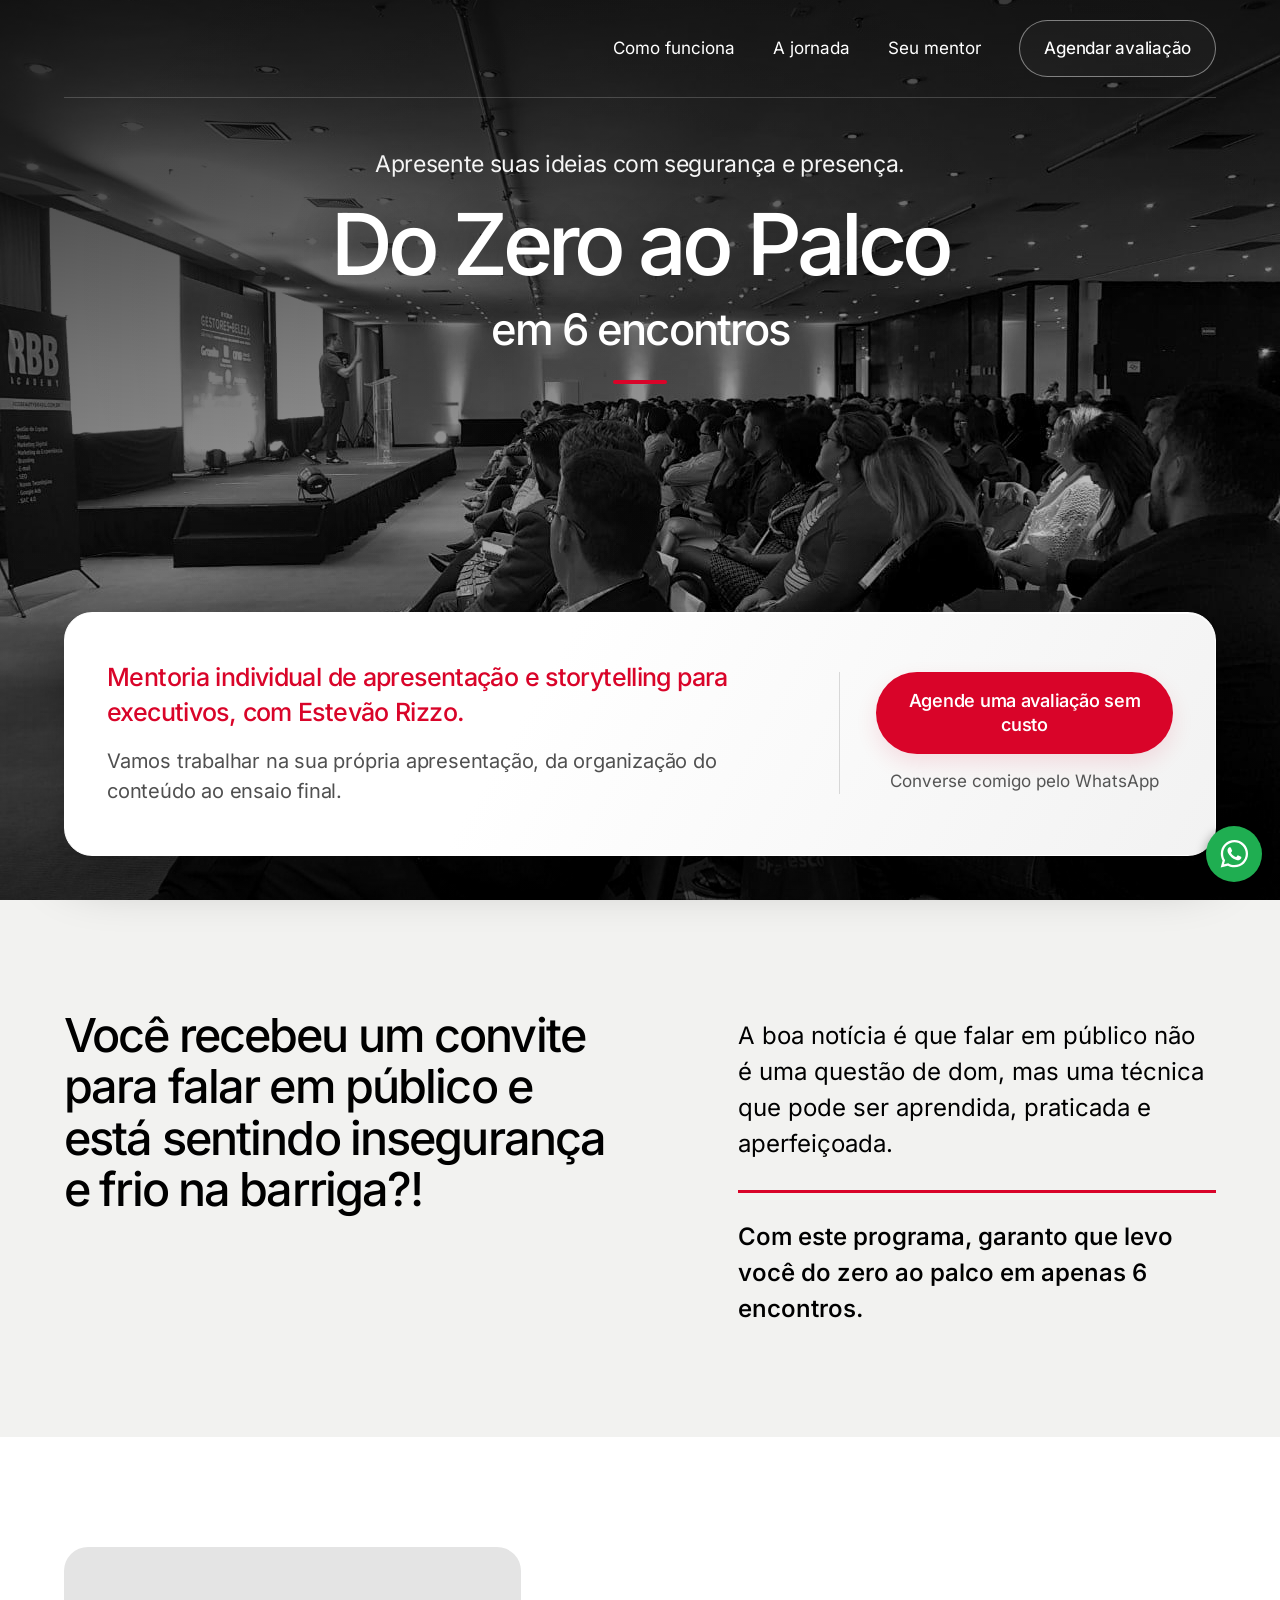
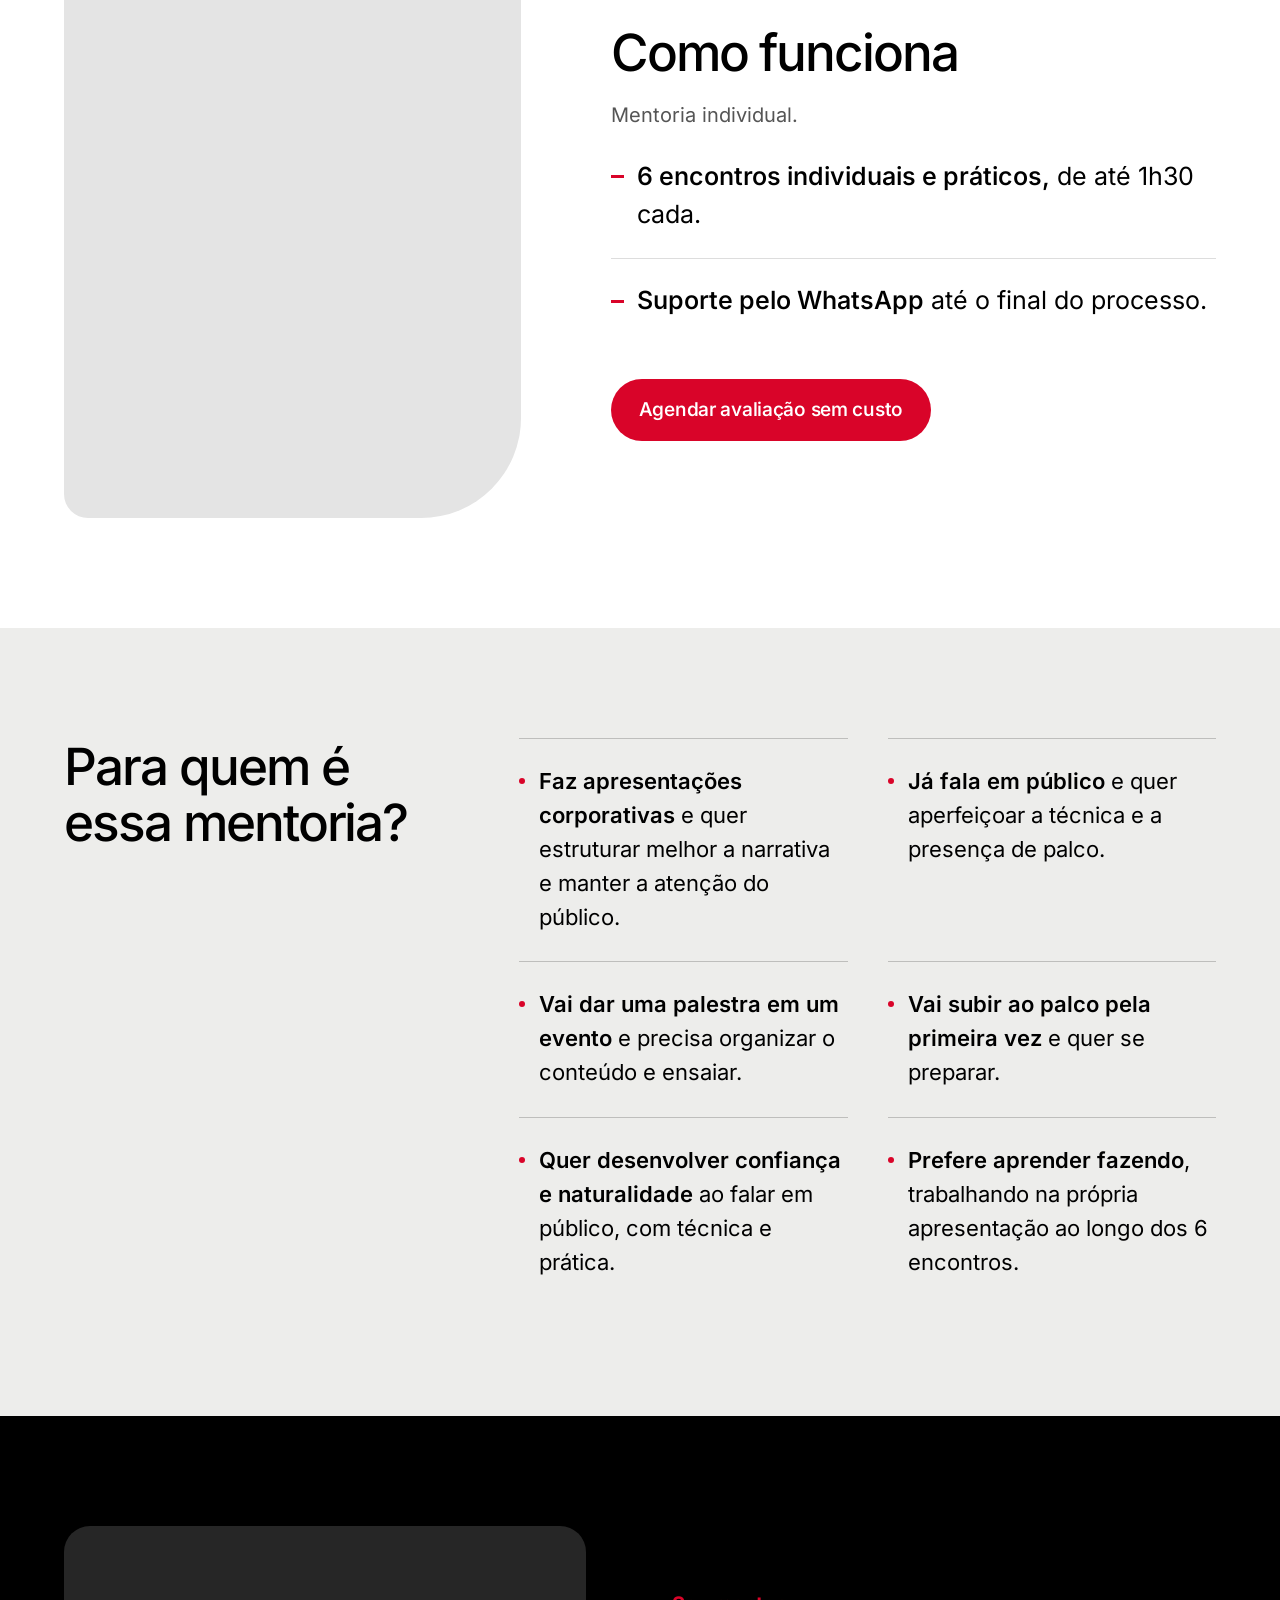
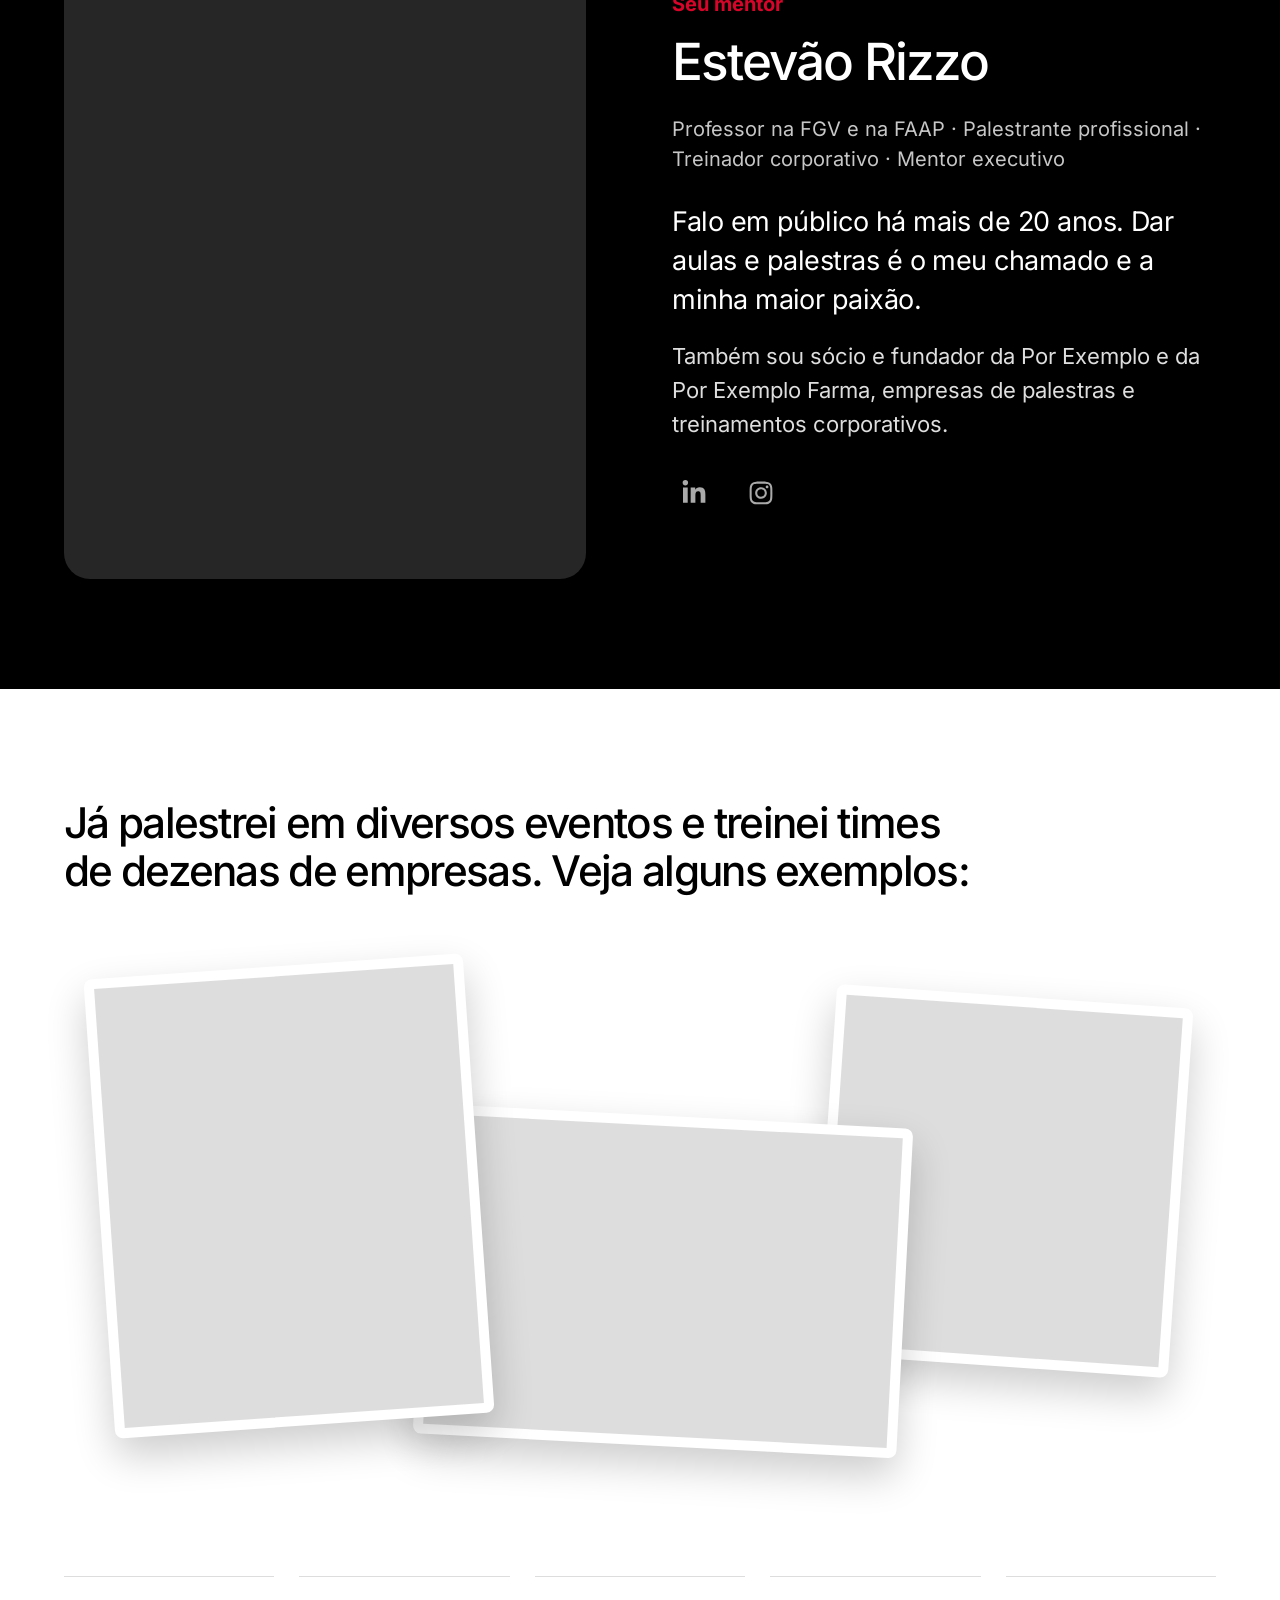
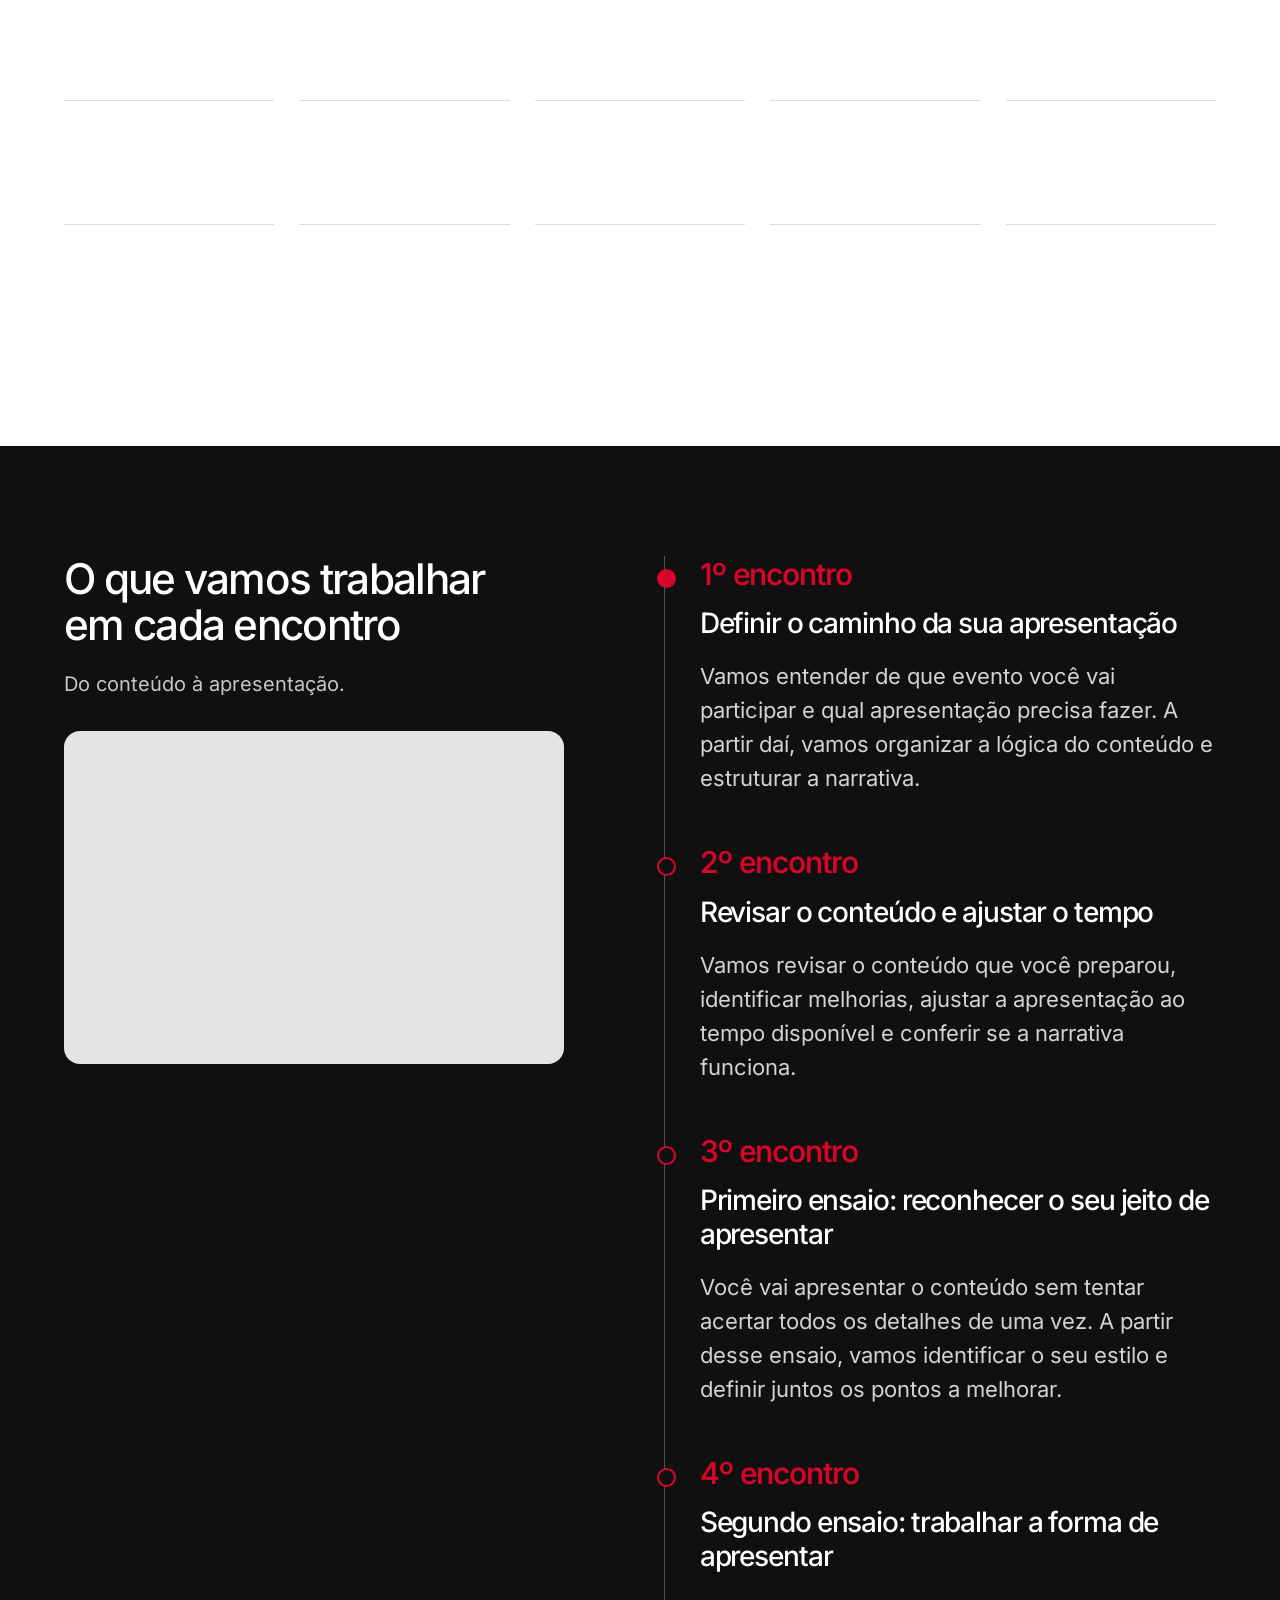
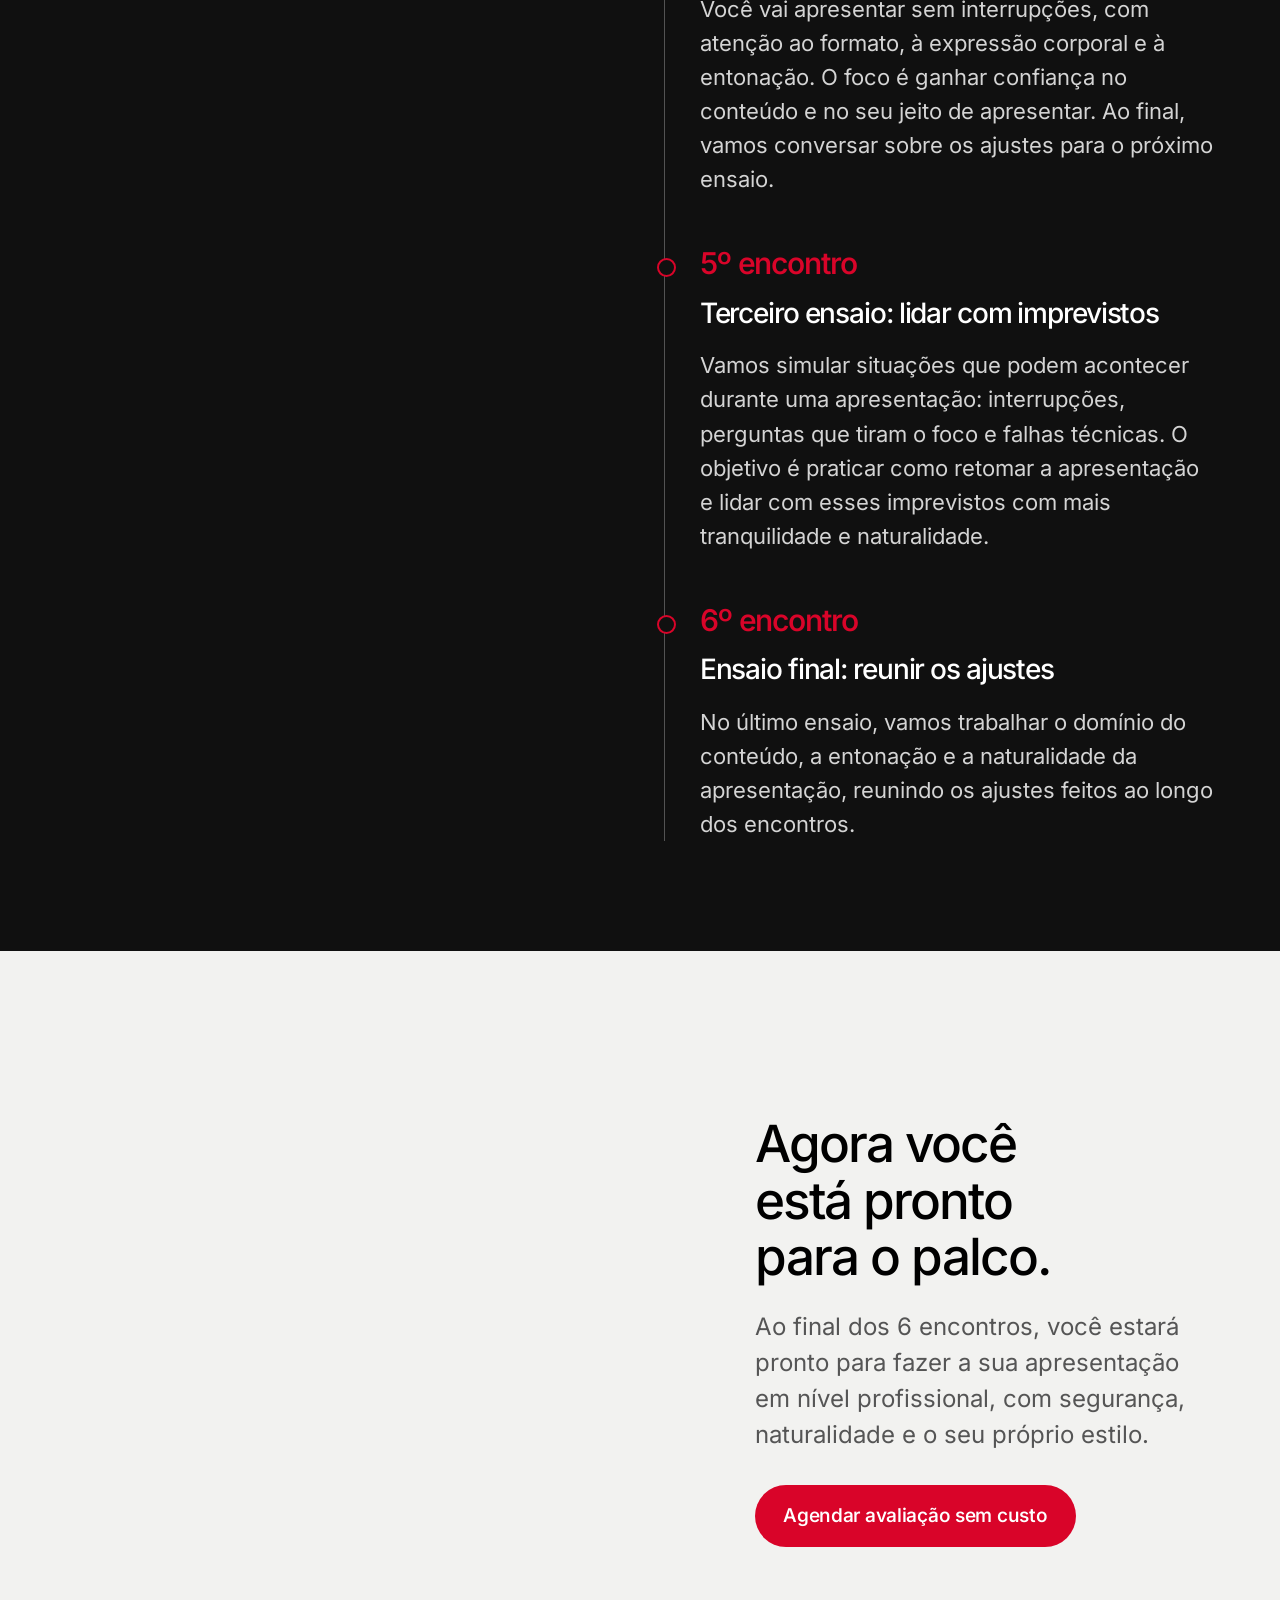
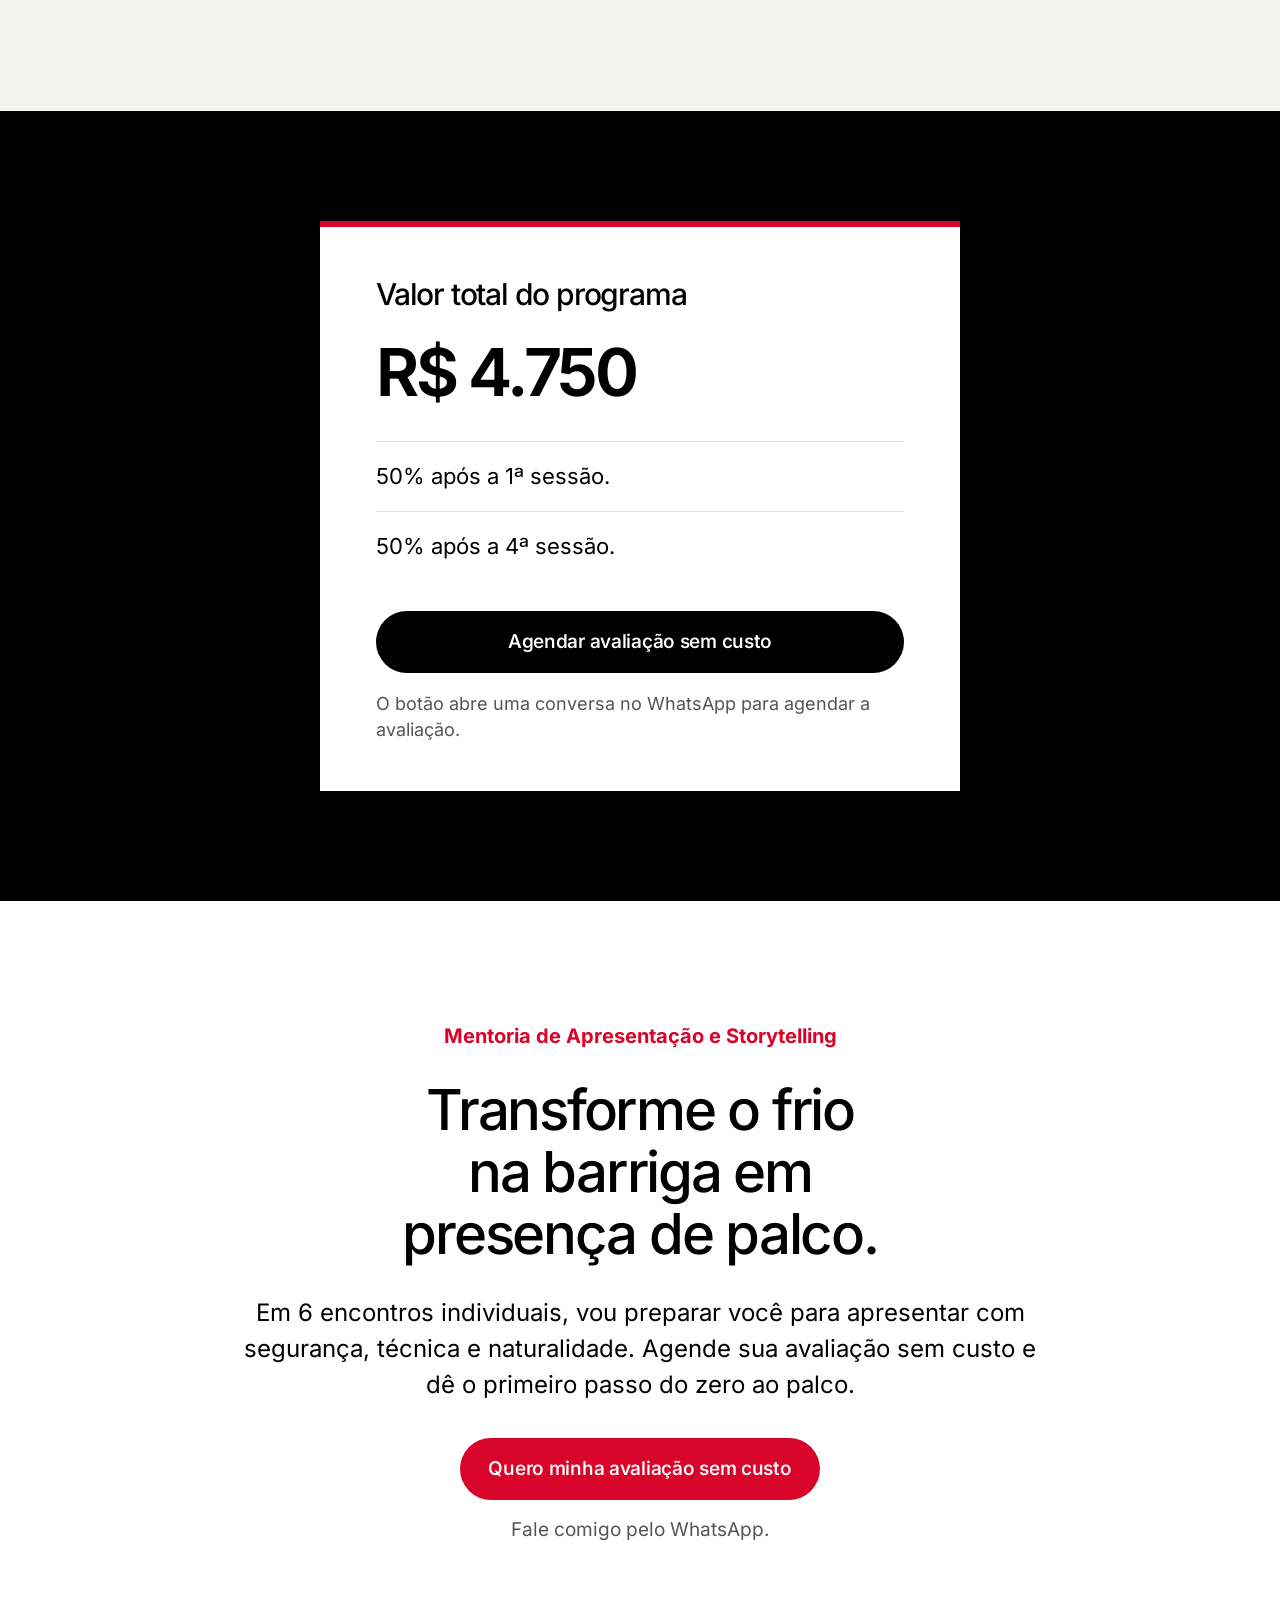
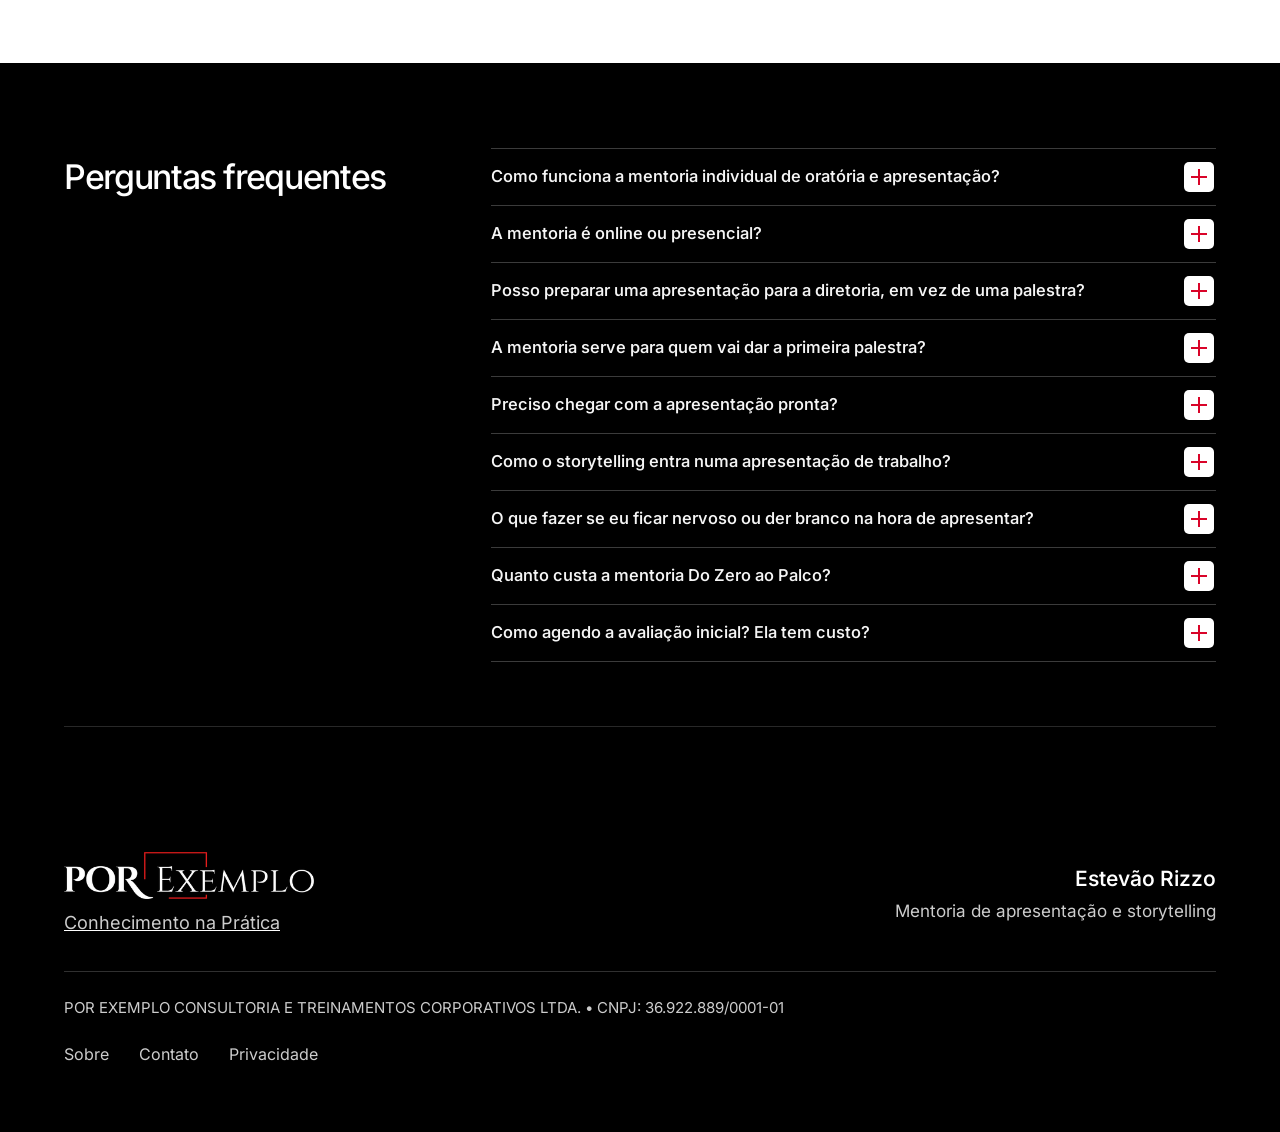
==== commit e761b7ed: "Add presentation mentorship FAQ and floating WhatsApp link" ====
--- a/index.html
+++ b/index.html
@@ -31,7 +31,7 @@
   <script type="application/ld+json">{"@context":"https://schema.org","@graph":[{"@type":"Organization","@id":"https://estevaorizzo.com.br/#organizacao","name":"Por Exemplo","legalName":"POR EXEMPLO CONSULTORIA E TREINAMENTOS CORPORATIVOS LTDA.","taxID":"36.922.889/0001-01","url":"https://porexemplo.pe/","description":"Empresa de palestras e treinamentos corporativos responsável pela oferta da mentoria Do Zero ao Palco, de Estevão Rizzo.","logo":"https://estevaorizzo.com.br/assets/por-exemplo-marca.3a0ff4815eaf.png","address":{"@type":"PostalAddress","streetAddress":"Rua Herculano, 374 - Cj. 83","addressLocality":"São Paulo","addressRegion":"SP","postalCode":"01257-030","addressCountry":"BR"},"contactPoint":{"@type":"ContactPoint","telephone":"+5511946068020","contactType":"Atendimento da mentoria Do Zero ao Palco","url":"https://estevaorizzo.com.br/contact/","availableLanguage":"pt-BR"}},{"@type":"Person","@id":"https://estevaorizzo.com.br/#mentor","name":"Estevão Rizzo","url":"https://estevaorizzo.com.br/#mentor","sameAs":["https://www.linkedin.com/in/estevaorizzo/","https://www.instagram.com/estevaorizzo/"],"jobTitle":"Professor, palestrante e mentor executivo"},{"@type":"WebSite","@id":"https://estevaorizzo.com.br/#site","url":"https://estevaorizzo.com.br/","name":"Estevão Rizzo","inLanguage":"pt-BR","publisher":{"@id":"https://estevaorizzo.com.br/#organizacao"}},{"@type":"WebPage","@id":"https://estevaorizzo.com.br/#pagina","url":"https://estevaorizzo.com.br/","name":"Mentoria de apresentação | Do Zero ao Palco — Estevão Rizzo","inLanguage":"pt-BR","isPartOf":{"@id":"https://estevaorizzo.com.br/#site"},"mainEntity":{"@id":"https://estevaorizzo.com.br/#mentoria"},"primaryImageOfPage":{"@type":"ImageObject","url":"https://estevaorizzo.com.br/assets/compartilhamento.693e7b1e4fb2.jpg","width":1200,"height":630},"mentions":{"@id":"https://estevaorizzo.com.br/#jornada"}},{"@type":"Service","@id":"https://estevaorizzo.com.br/#mentoria","name":"Do Zero ao Palco","serviceType":"Mentoria individual de apresentação e storytelling","description":"6 encontros individuais e práticos, de até 1h30 cada, com suporte pelo WhatsApp até o final do processo.","provider":{"@id":"https://estevaorizzo.com.br/#mentor"},"offers":{"@type":"Offer","price":"4750.00","priceCurrency":"BRL","url":"https://estevaorizzo.com.br/#contato","seller":{"@id":"https://estevaorizzo.com.br/#organizacao"}}},{"@type":"ItemList","@id":"https://estevaorizzo.com.br/#jornada","url":"https://estevaorizzo.com.br/#jornada","name":"O que vamos trabalhar em cada encontro","numberOfItems":6,"itemListOrder":"https://schema.org/ItemListOrderAscending","itemListElement":[{"@type":"ListItem","position":1,"url":"https://estevaorizzo.com.br/#encontro-1","name":"Definir o caminho da sua apresentação","description":"Vamos entender de que evento você vai participar e qual apresentação precisa fazer. A partir daí, vamos organizar a lógica do conteúdo e estruturar a narrativa."},{"@type":"ListItem","position":2,"url":"https://estevaorizzo.com.br/#encontro-2","name":"Revisar o conteúdo e ajustar o tempo","description":"Vamos revisar o conteúdo que você preparou, identificar melhorias, ajustar a apresentação ao tempo disponível e conferir se a narrativa funciona."},{"@type":"ListItem","position":3,"url":"https://estevaorizzo.com.br/#encontro-3","name":"Primeiro ensaio: reconhecer o seu jeito de apresentar","description":"Você vai apresentar o conteúdo sem tentar acertar todos os detalhes de uma vez. A partir desse ensaio, vamos identificar o seu estilo e definir juntos os pontos a melhorar."},{"@type":"ListItem","position":4,"url":"https://estevaorizzo.com.br/#encontro-4","name":"Segundo ensaio: trabalhar a forma de apresentar","description":"Você vai apresentar sem interrupções, com atenção ao formato, à expressão corporal e à entonação. O foco é ganhar confiança no conteúdo e no seu jeito de apresentar. Ao final, vamos conversar sobre os ajustes para o próximo ensaio."},{"@type":"ListItem","position":5,"url":"https://estevaorizzo.com.br/#encontro-5","name":"Terceiro ensaio: lidar com imprevistos","description":"Vamos simular situações que podem acontecer durante uma apresentação: interrupções, perguntas que tiram o foco e falhas técnicas. O objetivo é praticar como retomar a apresentação e lidar com esses imprevistos com mais tranquilidade e naturalidade."},{"@type":"ListItem","position":6,"url":"https://estevaorizzo.com.br/#encontro-6","name":"Ensaio final: reunir os ajustes","description":"No último ensaio, vamos trabalhar o domínio do conteúdo, a entonação e a naturalidade da apresentação, reunindo os ajustes feitos ao longo dos encontros."}]}]}</script>
   
   <link rel="preload" href="assets/inter-latin.3100e775e861.woff2" as="font" type="font/woff2" crossorigin>
-<link rel="stylesheet" href="assets/pagina.0693e7f59848.css">
+<link rel="stylesheet" href="assets/pagina.413127d67c90.css">
 <link rel="describedby" href="/llms.txt" type="text/plain">
 <link rel="alternate" type="text/markdown" href="/index.md">
 <link rel="stylesheet" href="/assets/informacoes.a6b6658b0105.css">
@@ -156,30 +156,6 @@
           <a class="button button-dark" data-contact href="https://wa.me/5511946068020?text=Oi%2C%20Estev%C3%A3o%21%20Vi%20a%20mentoria%20Do%20Zero%20ao%20Palco%20no%20seu%20site%20e%20quero%20agendar%20uma%20avalia%C3%A7%C3%A3o%20sem%20custo." target="_blank" rel="noopener noreferrer">Agendar avaliação sem custo</a>
           <p class="support">O botão abre uma conversa no WhatsApp para agendar a avaliação.</p>
         </aside></div></section>
-<section class="seo-faq section" id="perguntas-frequentes" aria-labelledby="faq-titulo">
-  <div class="wrap">
-    <h2 id="faq-titulo">Perguntas frequentes</h2>
-    <div class="seo-faq-grid">
-      <div class="seo-faq-item">
-        <h3>Os encontros são em grupo ou individuais?</h3>
-        <p>A mentoria tem 6 encontros individuais e práticos, de até 1h30 cada, com suporte pelo WhatsApp até o final do processo.</p>
-      </div>
-      <div class="seo-faq-item">
-        <h3>Vou trabalhar na minha própria apresentação?</h3>
-        <p>Sim. Vamos trabalhar na sua própria apresentação, da organização do conteúdo ao ensaio final.</p>
-      </div>
-      <div class="seo-faq-item">
-        <h3>A mentoria serve para quem vai falar em público pela primeira vez?</h3>
-        <p>Sim. A mentoria é para quem vai subir ao palco pela primeira vez e também para quem já fala em público e quer aperfeiçoar a técnica e a presença de palco.</p>
-      </div>
-      <div class="seo-faq-item">
-        <h3>A avaliação inicial tem custo?</h3>
-        <p>Não. A avaliação é sem custo. O agendamento é feito pelo WhatsApp.</p>
-      </div>
-    </div>
-  </div>
-</section>
-
 <section class="contact section" id="contato" aria-labelledby="contato-titulo">
       <div class="wrap contact-grid">
         <div class="invitation">
@@ -191,11 +167,21 @@
         </div>
         
       </div>
-    </section></main><footer class="footer">
+    </section><section class="faq-review" id="perguntas-frequentes" aria-labelledby="faq-titulo">
+<div class="wrap faq-review-inner"><h2 id="faq-titulo">Perguntas frequentes</h2><div class="faq-rows"><details class="faq-row"><summary>Como funciona a mentoria individual de oratória e apresentação?<span class="faq-plus" aria-hidden="true"></span></summary><p>No Do Zero ao Palco, você trabalha comigo na apresentação que precisa fazer. São seis encontros individuais de até 1h30: começamos pela estrutura do conteúdo, ajustamos a narrativa ao tempo disponível e ensaiamos até a versão final. Você também tem meu suporte pelo WhatsApp até o fim do processo.</p></details>
+<details class="faq-row"><summary>A mentoria é online ou presencial?<span class="faq-plus" aria-hidden="true"></span></summary><p>Atendo online em todo o Brasil e presencialmente em São Paulo. Nos dois formatos, os encontros são individuais e o trabalho é em cima da sua apresentação.</p></details>
+<details class="faq-row"><summary>Posso preparar uma apresentação para a diretoria, em vez de uma palestra?<span class="faq-plus" aria-hidden="true"></span></summary><p>Sim. Podemos trabalhar, por exemplo, na apresentação de um projeto ou de resultados. Se você precisa que a diretoria tome uma decisão, começamos definindo qual é essa decisão. Isso ajuda a escolher o que precisa entrar na fala e o que pode ficar como material de apoio.</p></details>
+<details class="faq-row"><summary>A mentoria serve para quem vai dar a primeira palestra?<span class="faq-plus" aria-hidden="true"></span></summary><p>Sim. Primeiro, vamos entender o evento, quem vai ouvir você e quanto tempo você terá. Depois, organizamos o que vale contar e ensaiamos em voz alta. Se você já fala em público, usamos os ensaios para aperfeiçoar aspectos da entrega, como ritmo, entonação e presença.</p></details>
+<details class="faq-row"><summary>Preciso chegar com a apresentação pronta?<span class="faq-plus" aria-hidden="true"></span></summary><p>Não. No primeiro encontro, vamos entender o que você precisa apresentar e organizar a lógica do conteúdo. Se você já tem um roteiro ou slides, pode usar esse material como ponto de partida.</p></details>
+<details class="faq-row"><summary>Como o storytelling entra numa apresentação de trabalho?<span class="faq-plus" aria-hidden="true"></span></summary><p>Imagine que você vai apresentar os resultados de um projeto. Em vez de percorrer os números na ordem da planilha, você pode começar pelo que mudou, mostrar os dados que explicam essa mudança e terminar com o próximo passo. Na mentoria, a gente estrutura a narrativa a partir do seu conteúdo e do que o público precisa entender.</p></details>
+<details class="faq-row"><summary>O que fazer se eu ficar nervoso ou der branco na hora de apresentar?<span class="faq-plus" aria-hidden="true"></span></summary><p>Uma forma de se preparar é ensaiar como retomar o fio da apresentação se você se perder, em vez de depender de decorar cada frase. Na mentoria, simulamos perguntas, interrupções e falhas técnicas para praticar como voltar à ideia principal e seguir.</p></details>
+<details class="faq-row"><summary>Quanto custa a mentoria Do Zero ao Palco?<span class="faq-plus" aria-hidden="true"></span></summary><p>O programa completo custa R$ 4.750. O pagamento é dividido em duas partes: 50% após a primeira sessão e 50% após a quarta. A avaliação inicial não tem custo.</p></details>
+<details class="faq-row"><summary>Como agendo a avaliação inicial? Ela tem custo?<span class="faq-plus" aria-hidden="true"></span></summary><p>A avaliação é sem custo. Use o botão de agendamento para falar comigo pelo WhatsApp e me contar qual apresentação você precisa preparar.</p></details></div></div></section>
+</main><a class="whatsapp-float" data-float-contact href="https://wa.me/5511946068020?text=Oi%2C%20Estev%C3%A3o%21%20Vi%20a%20mentoria%20Do%20Zero%20ao%20Palco%20no%20seu%20site%20e%20quero%20agendar%20uma%20avalia%C3%A7%C3%A3o%20sem%20custo." target="_blank" rel="noopener noreferrer" aria-label="Fale comigo pelo WhatsApp" title="Fale comigo pelo WhatsApp"><svg xmlns="http://www.w3.org/2000/svg" aria-hidden="true" focusable="false" viewBox="0 0 1024 1024"><path fill="currentColor" d="M783.302 243.246c-69.329-69.387-161.529-107.619-259.763-107.658-202.402 0-367.133 164.668-367.214 367.072-.026 64.699 16.883 127.854 49.017 183.522l-52.096 190.229 194.665-51.047c53.636 29.244 114.022 44.656 175.482 44.682h.151c202.382 0 367.128-164.688 367.21-367.094.039-98.087-38.121-190.319-107.452-259.706zM523.544 808.047h-.125c-54.767-.021-108.483-14.729-155.344-42.529l-11.146-6.612-115.517 30.293 30.834-112.592-7.259-11.544c-30.552-48.579-46.688-104.729-46.664-162.379.066-168.229 136.985-305.096 305.339-305.096 81.521.031 158.154 31.811 215.779 89.482s89.342 134.332 89.312 215.859c-.066 168.243-136.984 305.118-305.209 305.118zm167.415-228.515c-9.177-4.591-54.286-26.782-62.697-29.843-8.41-3.062-14.526-4.592-20.645 4.592-6.115 9.182-23.699 29.843-29.053 35.964-5.352 6.122-10.704 6.888-19.879 2.296-9.176-4.591-38.74-14.277-73.786-45.526-27.275-24.319-45.691-54.359-51.043-63.543-5.352-9.183-.569-14.146 4.024-18.72 4.127-4.109 9.175-10.713 13.763-16.069 4.587-5.355 6.117-9.183 9.175-15.304 3.059-6.122 1.529-11.479-.765-16.07-2.293-4.591-20.644-49.739-28.29-68.104-7.447-17.886-15.013-15.466-20.645-15.747-5.346-.266-11.469-.322-17.585-.322s-16.057 2.295-24.467 11.478-32.113 31.374-32.113 76.521c0 45.147 32.877 88.764 37.465 94.885 4.588 6.122 64.699 98.771 156.741 138.502 21.892 9.45 38.982 15.094 52.308 19.322 21.98 6.979 41.982 5.995 57.793 3.634 17.628-2.633 54.284-22.189 61.932-43.615 7.646-21.427 7.646-39.791 5.352-43.617-2.294-3.826-8.41-6.122-17.585-10.714z"/></svg></a><footer class="footer">
     <div class="wrap footer-inner">
       <a class="footer-brand" href="https://porexemplo.pe/" target="_blank" rel="noopener noreferrer" aria-label="Visite o site da Por Exemplo"><img src="assets/por-exemplo-marca.3a0ff4815eaf.png" alt="Por Exemplo" width="424" height="80" decoding="async"><span>Conhecimento na Prática</span></a>
       <p class="footer-identity"><span class="footer-name">Estevão Rizzo</span><span class="footer-tagline">Mentoria de apresentação e storytelling</span></p>
-      <p class="legal">POR EXEMPLO CONSULTORIA E TREINAMENTOS CORPORATIVOS LTDA. • CNPJ: 36.922.889/0001-01</p>
+      <p class="legal">POR EXEMPLO CONSULTORIA E TREINAMENTOS CORPORATIVOS LTDA. • CNPJ: <span class="cnpj">36.922.889/0001-01</span></p>
       <nav class="trust-links" aria-label="Informações sobre o site"><a href="/about/">Sobre</a><a href="/contact/">Contato</a><a href="/privacy/">Privacidade</a></nav>
     </div>
-  </footer><script defer src="assets/pagina-motion.a646057cb91d.js"></script><script defer src="assets/medicao.81cae1bb611c.js"></script></body></html>
+  </footer><script defer src="assets/pagina-motion.a646057cb91d.js"></script><script defer src="assets/medicao.9d34d02ee15d.js"></script></body></html>
--- a/assets/pagina.413127d67c90.css
+++ b/assets/pagina.413127d67c90.css
@@ -0,0 +1,57 @@
+@font-face{font-family:Inter;src:url("inter-latin.3100e775e861.woff2") format("woff2");font-weight:100 900;font-style:normal;font-display:swap}
+:root{--red:#d90429;--ink:#000;--paper:#fff;--silver:#eee;--muted:#555;--line:#0002;--header-h:98px;color-scheme:light}
+*{box-sizing:border-box}html{scroll-padding-top:calc(var(--header-h) + 24px)}body{margin:0;background:var(--paper);color:var(--ink);font-family:Inter,Arial,sans-serif;font-size:22px;line-height:1.5;-webkit-font-smoothing:antialiased}a{color:inherit}img{display:block;max-width:100%}figure{margin:0}p,h1,h2,h3{margin:0}p+p{margin-top:20px}h2,h3{font-weight:500;letter-spacing:-.04em}h2{font-size:clamp(38px,4vw,56px);line-height:1.1;text-wrap:balance}h3{font-size:30px;line-height:1.2}strong{font-weight:650}.wrap{width:min(1312px,calc(100% - 128px));margin-inline:auto;min-width:0}.section{padding-block:110px}.eyebrow{font-size:20px;line-height:1.5;color:var(--muted);margin-block:20px 28px}.support{font-size:18px;line-height:1.45;color:var(--muted)}.button{display:inline-flex;align-items:center;justify-content:center;min-height:62px;max-width:100%;padding:16px 27px;border:1px solid transparent;border-radius:999px;background:var(--red);color:#fff;font-size:19px;font-weight:550;line-height:1.35;letter-spacing:-.015em;text-decoration:none;text-align:center;transition:background-color .16s ease,box-shadow .16s ease}.button:hover{background:#b60323}.button-dark{background:#000}.button-dark:hover{background:#252525}a:focus-visible{outline:3px solid var(--red);outline-offset:5px}a.button:focus-visible{outline-color:currentColor;box-shadow:0 0 0 8px #d9042966}.skip{position:fixed;top:14px;left:24px;padding:12px 20px;background:#fff;color:#000;border-radius:8px;z-index:300;transform:translateY(-160%)}.skip:focus{transform:none}main:focus,section:focus{outline:none}section[id]{scroll-margin-top:0}
+/* The approved opening: one real scene, with an illuminated offer plane. */
+.header{position:fixed;top:0;left:0;right:0;z-index:100;color:#fff;transition:background-color .18s ease}.header.has-scrolled{background:#000}.header-inner{height:var(--header-h);display:flex;justify-content:flex-end;align-items:center;border-bottom:1px solid #ffffff30}.header nav{display:flex;align-items:center;gap:38px;min-width:0}.nav-link{font-size:17px;line-height:1.3;text-decoration:none;padding-block:12px;border-bottom:1px solid transparent}.nav-link:hover{border-bottom-color:#fff}.header .button-small{padding:16px 24px;min-height:0;border:1px solid #ffffff70;background:#ffffff08;font-size:17px;font-weight:450}.header .button-small:hover{background:#ffffff20}.header a:focus-visible{outline-color:#fff}
+.hero{position:relative;isolation:isolate;min-height:900px;height:min(100svh,1100px);background:#000;color:#fff}.hero-stage{position:absolute;inset:0;z-index:-1}.photo{position:absolute;inset:0;width:100%;height:100%;object-fit:cover;object-position:50% 38%;filter:grayscale(1) contrast(1.06) brightness(.88)}.atmosphere{position:absolute;inset:0;background:linear-gradient(180deg,rgba(0,0,0,.73),rgba(0,0,0,.24) 41%,rgba(0,0,0,0) 66%,rgba(0,0,0,.56)),linear-gradient(90deg,rgba(0,0,0,.35),transparent 70%)}.depth{position:absolute;inset:0;background:radial-gradient(ellipse at 55% 27%,rgba(0,0,0,.13),transparent 65%)}.title{position:absolute;left:90px;right:90px;top:148px;text-align:center}.lead{font-size:23px;line-height:1.4;font-weight:400;margin:0 0 20px;letter-spacing:-.015em;color:#f5f5f5}.title h1{font-size:clamp(48px,6.6667vw,96px);line-height:1.04;font-weight:520;letter-spacing:-.06em;white-space:nowrap;text-shadow:0 4px 44px #0005}.duration{font-size:clamp(36px,3.403vw,49px);font-weight:500;letter-spacing:-.045em;line-height:1.15;margin:16px 0 0;color:#fff}.duration::after{content:"";display:block;width:54px;height:4px;background:var(--red);margin:25px auto 0;border-radius:2px}.offer{position:absolute;left:max(64px,calc((100% - 1312px)/2));right:max(64px,calc((100% - 1312px)/2));bottom:44px;display:grid;grid-template-columns:1fr 334px;gap:60px;align-items:center;min-height:244px;padding:32px 42px 34px;border-radius:28px;background:linear-gradient(120deg,#fff 40%,#f2f2f2);color:#000;box-shadow:0 18px 55px #0005,inset 0 1px 0 #fff;border:1px solid #fff}.description{font-size:25px;line-height:1.38;letter-spacing:-.025em;font-weight:500;max-width:760px;color:var(--red)}.application{font-size:20px;line-height:1.5;letter-spacing:-.01em;font-weight:400;max-width:760px;margin:17px 0 0;color:#505050}.action{border-left:1px solid #0002;padding-left:36px}.action .button{width:100%;font-size:18px;padding-inline:24px;box-shadow:0 9px 22px #d904291c}.action .support{font-size:17px;font-weight:400;color:#555;margin:15px 0 0;text-align:center}
+/* Teaching: an editorial conversation, followed by practical scope. */
+.intro{background:#f2f2f0}.intro-grid{display:grid;grid-template-columns:1.1fr .9fr;gap:90px;align-items:start}.intro h2{max-width:21ch;font-size:clamp(38px,3.65vw,52px)}.intro-copy{padding-top:8px;font-size:24px;line-height:1.5}.intro .promise{margin-top:28px;padding-top:26px;border-top:3px solid var(--red);font-weight:550}.method-grid{display:grid;grid-template-columns:.86fr 1.14fr;gap:90px;align-items:center}.scene{position:relative;overflow:hidden;background:#e4e4e4}.scene img{width:100%;height:100%;object-fit:cover;filter:grayscale(1)}.method-scene{grid-column:1;grid-row:1;aspect-ratio:4/5;border-radius:24px 24px 100px 24px}.method-scene img{object-position:50% 30%}.method-copy{grid-column:2;grid-row:1;min-width:0}.method-list{list-style:none;padding:0;margin:0 0 34px}.method-list li{position:relative;padding:0 0 25px 26px;font-size:25px;line-height:1.5}.method-list li::before{content:"";position:absolute;left:0;top:17px;width:13px;height:3px;background:var(--red)}.method-list li+li{padding-top:23px;border-top:1px solid #0002}.method-list li+li::before{top:41px}.method-list strong{font-weight:550}
+/* A complete audience list, not six interchangeable cards. */
+.audience{background:#ededeb}.audience-grid{display:grid;grid-template-columns:.7fr 1.3fr;gap:80px;align-items:start}.audience h2{max-width:11ch}.audience-list{list-style:none;margin:0;padding:0;display:grid;grid-template-columns:1fr 1fr;gap:0 40px}.audience-list li{position:relative;border-top:1px solid #0003;padding:25px 0 27px 20px;font-size:22px;line-height:1.55}.audience-list li::before{content:"";position:absolute;top:39px;left:0;width:6px;height:6px;background:var(--red);border-radius:50%}.audience-list strong{font-weight:600}
+/* Recognition and proximity: the face carries this scene. */
+.mentor{background:#000;color:#fff}.mentor-grid{display:grid;grid-template-columns:.98fr 1.02fr;gap:86px;align-items:center}.mentor-portrait{aspect-ratio:4/5;border-radius:26px;background:#262626}.mentor-portrait img{object-position:57% 50%}.mentor .eyebrow{color:var(--red);font-weight:700;margin-top:0;margin-bottom:14px}.mentor h2{font-size:clamp(42px,4vw,58px)}.roles{font-size:20px;line-height:1.5;color:#c7c7c7;margin-top:24px}.mentor .passion{font-size:27px;line-height:1.45;margin-top:28px;letter-spacing:-.02em}.mentor-copy>p:not(.eyebrow):not(.roles):not(.passion){font-size:22px;line-height:1.55;color:#dedede}.socials{display:flex;gap:14px 23px;flex-wrap:wrap;margin-top:30px}.socials a{display:inline-flex;align-items:center;justify-content:center;width:44px;height:44px;color:#aaa;text-decoration:none}.socials svg{display:block;width:26px;height:26px}.socials a:hover{color:#fff}
+/* Real photographic evidence, with three separate, readable subjects. */
+.experience{background:#fff}.experience-title{max-width:960px;font-size:clamp(34px,3.3vw,47px);line-height:1.15}.stage-essay{position:relative;height:530px;max-width:1200px;margin:70px auto 80px}.stage-essay figure{position:absolute;border:10px solid #fff;border-radius:8px;box-shadow:0 18px 40px #0003;transform:translateY(var(--dy,0px)) rotate(var(--r));background:#ddd}.stage-essay img{height:calc(100% + 40px);margin-top:-20px;object-fit:cover}.essay-close{left:3%;top:0;width:33%;height:460px;z-index:3;--r:-4deg}.essay-close img{object-position:40% 45%}.essay-stage{left:31%;top:150px;width:42%;height:330px;z-index:2;--r:3deg}.essay-stage img{object-position:44% 46%}.essay-workshop{right:3%;top:30px;width:31%;height:370px;z-index:1;--r:4deg}.essay-workshop img{object-position:69% 50%}.logos{display:grid;grid-template-columns:repeat(5,minmax(0,1fr));list-style:none;gap:12px 25px;margin:0;padding:0}.logos li{min-width:0;display:flex;align-items:center;justify-content:center;padding:18px;height:112px;border-top:1px solid #0002}.logos img{width:100%;max-width:160px;height:76px;object-fit:contain;filter:grayscale(1)}.logos img.compact{max-width:100px}.logos img.publicis{max-width:150px}.teaching{font-size:22px;line-height:1.5;color:#555;margin-top:40px;max-width:780px}
+/* One continuous reading axis: six sessions, no zigzag or timed reveal. */
+.journey{background:#101010;color:#fff}.journey-grid{display:grid;grid-template-columns:.95fr 1.05fr;gap:100px;align-items:start}.journey-side{position:sticky;top:calc(var(--header-h) + 32px);min-width:0}.journey h2{font-size:clamp(36px,3.3vw,47px);max-width:16ch}.journey .eyebrow{color:#c7c7c7;margin-block:20px 32px}.journey-scene{aspect-ratio:3/2;border-radius:16px}.journey-scene img{object-position:45% 45%}.journey-list{list-style:none;margin:0;padding:0 0 0 35px;border-left:1px solid #535353}.journey-list li{position:relative;padding:0 0 49px}.journey-list li:last-child{padding-bottom:0}.journey-list li::before{content:"";position:absolute;left:-43px;top:13px;width:15px;height:15px;border:2px solid var(--red);border-radius:50%;background:#101010}.journey-list .is-current::before{background:var(--red)}.step{font-size:30px;font-weight:550;letter-spacing:-.035em;color:var(--red);line-height:1.25;margin-bottom:14px}.journey-list h3{font-size:28px;font-weight:500;margin-bottom:18px}.journey-list li>p:not(.step){font-size:22px;line-height:1.55;color:#d4d4d4;margin-top:0}
+/* Return to the person: face and gesture, not another distant crowd. */
+.ready{position:relative;isolation:isolate;display:flex;align-items:center;min-height:760px;background:#f2f2f0;color:#000;padding-block:100px}.ready-scene{position:absolute;inset:0;z-index:-1;width:100%;height:100%;aspect-ratio:auto;margin:0;border-radius:0;overflow:hidden;background:#f2f2f0}.ready-scene img{height:calc(100% + 40px);margin-top:-20px;object-position:50% 0%;filter:grayscale(1)}.ready-scene::after{display:block;content:"";position:absolute;inset:0;background:linear-gradient(90deg,rgba(242,242,240,0) 28%,rgba(242,242,240,.35) 38%,#f2f2f0 52%)}.ready-copy{position:relative;min-width:0;padding-left:54%}.ready h2{font-size:clamp(40px,4vw,57px);max-width:13ch}.ready p{font-size:24px;line-height:1.5;color:var(--muted);max-width:540px;margin-block:25px 32px}.ready .button{max-width:100%}
+/* Restore the requested price/payment card without merging it into the final invitation. */
+.investment-section{background:#000}.investment{display:block;max-width:640px;margin-inline:auto;padding:48px 56px;border-top:6px solid var(--red);background:#fff;color:#000}.investment h3{font-size:30px;line-height:1.3}.price{font-size:66px;line-height:1.1;font-weight:650;letter-spacing:-.05em;margin:22px 0 32px;white-space:nowrap}.payment{list-style:none;padding:0;margin:0 0 30px;font-size:22px;line-height:1.5}.payment li{padding:18px 0;border-top:1px solid #0002}.payment li:first-child{padding-top:18px}.investment .button{width:100%;margin-top:0}.investment .support{margin:18px 0 0;max-width:none}
+.contact{padding-block:120px;background:#fff}.invitation{max-width:940px;margin-inline:auto;text-align:center}.invitation .eyebrow{color:var(--red);font-weight:700;margin-top:0}.invitation h2{max-width:19ch;margin-inline:auto;font-size:clamp(40px,4.4vw,62px)}.invitation>p:not(.eyebrow):not(.support){font-size:24px;line-height:1.5;margin:30px auto 0;max-width:800px}.invitation .button{margin-top:35px}.invitation .support{margin-top:16px;font-size:19px}.footer{background:#000;color:#fff;padding-block:56px}.footer-inner{display:grid;grid-template-columns:1fr 1fr;gap:30px 50px;align-items:center}.footer-brand{display:inline-flex;flex-direction:column;align-items:flex-start;gap:12px;width:250px;max-width:100%;padding:6px 0}.footer-brand img{width:100%;height:auto}.footer-brand span{font-size:18px;line-height:1.35;color:#ccc;white-space:nowrap}.footer-identity{text-align:right}.footer-identity span{display:block}.footer-name{font-size:21px;font-weight:550}.footer-tagline{font-size:17px;color:#ccc;margin-top:4px}.legal{grid-column:1/-1;font-size:15px;line-height:1.6;color:#ccc;max-width:none;text-align:left;margin-top:0;padding-top:24px;border-top:1px solid #ffffff30}
+@media(max-width:1100px){.wrap{width:calc(100% - 64px)}.header nav{gap:26px}.offer{left:32px;right:32px;grid-template-columns:1fr;gap:24px;padding:30px;min-height:0}.description{max-width:none;font-size:24px}.application{max-width:none}.action{padding-left:0;border-left:0;display:flex;align-items:center;gap:24px}.action .button{width:auto}.action .support{margin:0;text-align:left}.intro-grid{gap:50px}.intro-copy{font-size:22px}.method-grid{gap:50px;grid-template-columns:1fr 1fr}.method-list li{font-size:23px}.audience-grid{grid-template-columns:1fr;gap:36px}.audience h2{max-width:none}.mentor-grid{gap:50px;grid-template-columns:1fr 1fr}.mentor .passion{font-size:25px}.stage-essay{height:450px}.essay-close{height:390px}.essay-stage{height:280px;top:140px}.essay-workshop{height:310px}.logos{grid-template-columns:repeat(3,minmax(0,1fr))}.journey-grid{gap:55px;grid-template-columns:.85fr 1.15fr}.journey-list li>p:not(.step){font-size:21px}.journey-list h3{font-size:26px}.ready-copy{padding-left:49%}.ready h2{font-size:44px}.ready p{font-size:22px}.investment{column-gap:60px}}
+@media(max-height:760px){.journey-side{position:static}}
+@media(max-width:760px){:root{--header-h:104px}body{font-size:20px}.wrap{width:calc(100% - 40px)}.section{padding-block:72px}h2{font-size:36px}.header-inner{height:104px;position:relative}.header nav{display:grid;grid-template-columns:repeat(3,minmax(0,1fr));grid-template-rows:29px 44px;align-content:center;gap:6px 8px;width:100%;height:100%}.nav-link{grid-row:1;justify-self:center;text-align:center;font-size:16px;padding-block:4px;white-space:nowrap}.header{background:#000}.header .button-small{position:static;grid-row:2;grid-column:1/-1;justify-self:center;background:var(--red);color:#fff;border-color:var(--red);font-size:16px;min-height:44px;padding:10px 22px;box-shadow:none}.header .button-small:hover{background:#b60323}.hero{height:auto;min-height:0;padding-bottom:32px}.hero-stage{position:relative;inset:auto;z-index:0;height:calc(320px + 75vw)}.photo{inset:auto 0 0;width:100%;height:auto;aspect-ratio:4/3;object-fit:contain;object-position:center;filter:grayscale(1) contrast(1.06) brightness(.88)}.atmosphere{background:linear-gradient(180deg,#000 0,#000 290px,#0000 395px,#0000 90%,#000)}.depth{display:none}.title{top:142px;left:20px;right:20px}.lead{font-size:21px;line-height:1.4;max-width:28ch;margin:0 auto 18px}.title h1{font-size:clamp(36px,8.9vw,64px);line-height:1.05;letter-spacing:-.06em}.duration{font-size:36px;margin-top:15px}.duration::after{width:44px;margin-top:22px;height:3px}.offer{position:relative;left:auto;right:auto;bottom:auto;width:calc(100% - 40px);margin:-8px auto 0;display:block;padding:25px 24px 27px;border-radius:22px;min-height:0}.description{font-size:23px;line-height:1.4}.application{font-size:20px;line-height:1.5;margin-top:16px}.action{display:block;margin-top:26px}.action .button{width:100%;font-size:18px;padding-inline:20px}.action .support{text-align:center;margin-top:15px;font-size:17px}.intro-grid{display:block}.intro h2{font-size:36px;max-width:none}.intro-copy{padding-top:30px;font-size:22px}.intro .promise{margin-top:26px;padding-top:24px}.method-grid{display:flex;flex-direction:column;gap:36px;align-items:stretch}.method-scene{width:100%;max-width:480px;aspect-ratio:4/5;margin-inline:auto;border-radius:20px 20px 70px 20px}.method h2{font-size:40px}.method .eyebrow{margin-top:17px;font-size:20px}.method-list li{font-size:22px;line-height:1.5}.method .button{font-size:18px}.audience-grid{gap:30px}.audience h2{font-size:36px}.audience-list{grid-template-columns:1fr;gap:0}.audience-list li{font-size:21px;padding:24px 0 24px 20px}.audience-list li::before{top:37px}.mentor-grid{display:flex;flex-direction:column;gap:35px;align-items:stretch}.mentor-portrait{max-width:480px;width:100%;margin-inline:auto;aspect-ratio:4/5;border-radius:22px}.mentor h2{font-size:43px}.mentor .roles{font-size:20px;margin-top:22px}.mentor .passion{font-size:25px;margin-top:24px}.mentor-copy>p:not(.eyebrow):not(.roles):not(.passion){font-size:21px}.socials{gap:16px 23px}.socials a{font-size:17px}.experience-title{font-size:34px}.stage-essay{width:100%;max-width:530px;aspect-ratio:.7;height:auto;margin:44px auto 65px}.stage-essay figure{border-width:7px;border-radius:6px}.stage-essay img{height:100%;margin-top:0;transform:none!important}.essay-close{left:5%;top:0;width:60%;height:68%;z-index:1;--r:-4deg}.essay-stage{left:7%;top:53%;width:86%;height:43%;z-index:2;--r:3deg}.essay-workshop{right:5%;top:16%;width:48%;height:45%;z-index:3;--r:4deg}.logos{grid-template-columns:repeat(2,minmax(0,1fr));gap:8px 20px}.logos li{height:102px;padding:14px}.logos img{height:70px}.logos li:last-child{grid-column:1/-1}.logos li:last-child img{max-width:150px}.teaching{font-size:21px;margin-top:28px}.journey-grid{display:block}.journey-side{position:static}.journey h2{max-width:none;font-size:36px}.journey .eyebrow{font-size:20px;margin-block:20px 28px}.journey-scene{aspect-ratio:3/2;max-width:530px}.journey-list{margin-top:45px;margin-left:8px;padding-left:26px}.journey-list li{padding-bottom:43px}.journey-list li::before{left:-34px;top:12px}.step{font-size:28px}.journey-list h3{font-size:26px;margin-bottom:16px}.journey-list li>p:not(.step){font-size:21px;line-height:1.55}.ready{display:block;min-height:0;padding-block:72px}.ready-scene{position:relative;inset:auto;z-index:0;aspect-ratio:4/5;width:calc(100% - 40px);height:auto;max-width:480px;margin-inline:auto;border-radius:22px}.ready-scene::after{display:none}.ready-scene img{height:100%;margin-top:0;object-position:28% 0%;transform:none!important}.ready-copy{padding-left:0;padding-top:35px}.ready h2{font-size:40px;max-width:14ch}.ready p{font-size:22px;line-height:1.5;margin-block:23px 28px}.ready .button{font-size:18px}.investment{padding:28px 22px}.investment h3{font-size:29px}.price{font-size:55px;margin-top:22px}.payment{font-size:21px;margin-top:0}.investment .button{font-size:18px;margin-top:0}.investment .support{margin-top:18px;font-size:18px}.invitation{text-align:left}.invitation .eyebrow{font-size:18px}.invitation h2{font-size:39px;max-width:18ch;margin-inline:0}.invitation>p:not(.eyebrow):not(.support){font-size:22px;margin-top:25px}.invitation .button{font-size:18px;margin-top:28px}.invitation .support{font-size:18px}.footer{padding:44px 0}.footer-inner{grid-template-columns:1fr;gap:28px}.footer-identity{text-align:left}.footer-name{font-size:21px}.footer-tagline{font-size:17px}.legal{font-size:14px;margin-top:0}.button{min-height:60px}}
+@media(prefers-reduced-motion:reduce){.button,.header{transition:none}.stage-essay figure{transform:rotate(var(--r))!important}.stage-essay img,.ready-scene img{transform:none!important}}
+/* Confirmed answers only; inherit the approved type, colors and spacing. */
+.seo-faq{border-top:1px solid var(--line)}
+.seo-faq-grid{display:grid;grid-template-columns:repeat(2,minmax(0,1fr));gap:44px 64px;margin-top:48px}
+.seo-faq-item{min-width:0}
+.seo-faq-item h3{font-size:clamp(24px,2.3vw,30px);letter-spacing:-.025em;margin-bottom:14px}
+.seo-faq-item p{color:var(--muted)}
+@media(max-width:760px){.seo-faq-grid{grid-template-columns:1fr;gap:32px;margin-top:32px}}
+
+/* Keep the approved composition readable and the photo framed on wide screens. */
+@media(min-width:1441px){.ready-copy{padding-left:min(54%,777.6px)}}
+@media(min-width:1921px){.ready-scene{width:1920px;left:50%;right:auto;transform:translateX(-50%);mask-image:linear-gradient(90deg,transparent,#000 12%)}}
+
+/* Keep the legal identifier readable without changing the surrounding text. */
+.legal .cnpj { white-space: nowrap; }
+
+.faq-review{background:#000;color:#fff;padding-block:clamp(48px,6.6vw,92px) clamp(38px,5vw,72px)}
+.faq-review-inner{display:grid;grid-template-columns:minmax(0,1fr) minmax(0,2fr);align-items:start;gap:clamp(24px,5vw,72px)}
+.faq-review h2{font-size:clamp(28px,2.65vw,38px);letter-spacing:-.04em;line-height:1.08;margin:11px 0 0}
+.faq-rows{border-top:1px solid #3b3b3b}.faq-row{border-bottom:1px solid #3b3b3b}
+.faq-row summary{display:grid;grid-template-columns:minmax(0,1fr) 30px;align-items:center;gap:clamp(16px,3vw,38px);min-height:54px;padding:13px 2px 13px 0;color:#f5f5f5;font-size:clamp(16px,1.28vw,18px);font-weight:550;line-height:1.4;list-style:none;cursor:pointer}
+.faq-row summary::-webkit-details-marker{display:none}
+.faq-row summary:hover .faq-plus{background:#f5f6f3}
+.faq-row summary:focus-visible{outline:2px solid #fff;outline-offset:3px}
+.faq-plus{position:relative;width:30px;height:30px;border-radius:5px;background:#fff;color:#d90429}
+.faq-plus::before,.faq-plus::after{content:'';position:absolute;inset:14px 7px auto;height:2px;background:currentColor}
+.faq-plus::after{transform:rotate(90deg)}.faq-row[open] .faq-plus::after{visibility:hidden}
+.faq-row p{max-width:66ch;margin:0;padding:0 32px 19px 0;color:#ccc;font-size:clamp(16px,1.2vw,17px);line-height:1.55}
+.faq-review-inner::after{content:'';grid-column:1/-1;height:1px;background:#282828;margin-bottom:calc(-1 * clamp(38px,5vw,72px))}
+@media(max-width:880px){.faq-review-inner{grid-template-columns:minmax(0,1fr)}.faq-review h2{margin:0}}
+.whatsapp-float{position:fixed;right:max(18px,env(safe-area-inset-right));bottom:max(18px,env(safe-area-inset-bottom));z-index:90;display:grid;place-items:center;width:56px;height:56px;border-radius:50%;background:#1fae51;color:#fff;box-shadow:0 3px 12px #0006;text-decoration:none}
+.whatsapp-float svg{width:38px;height:38px}
+.whatsapp-float:focus-visible{outline:3px solid #d90429;outline-offset:4px}
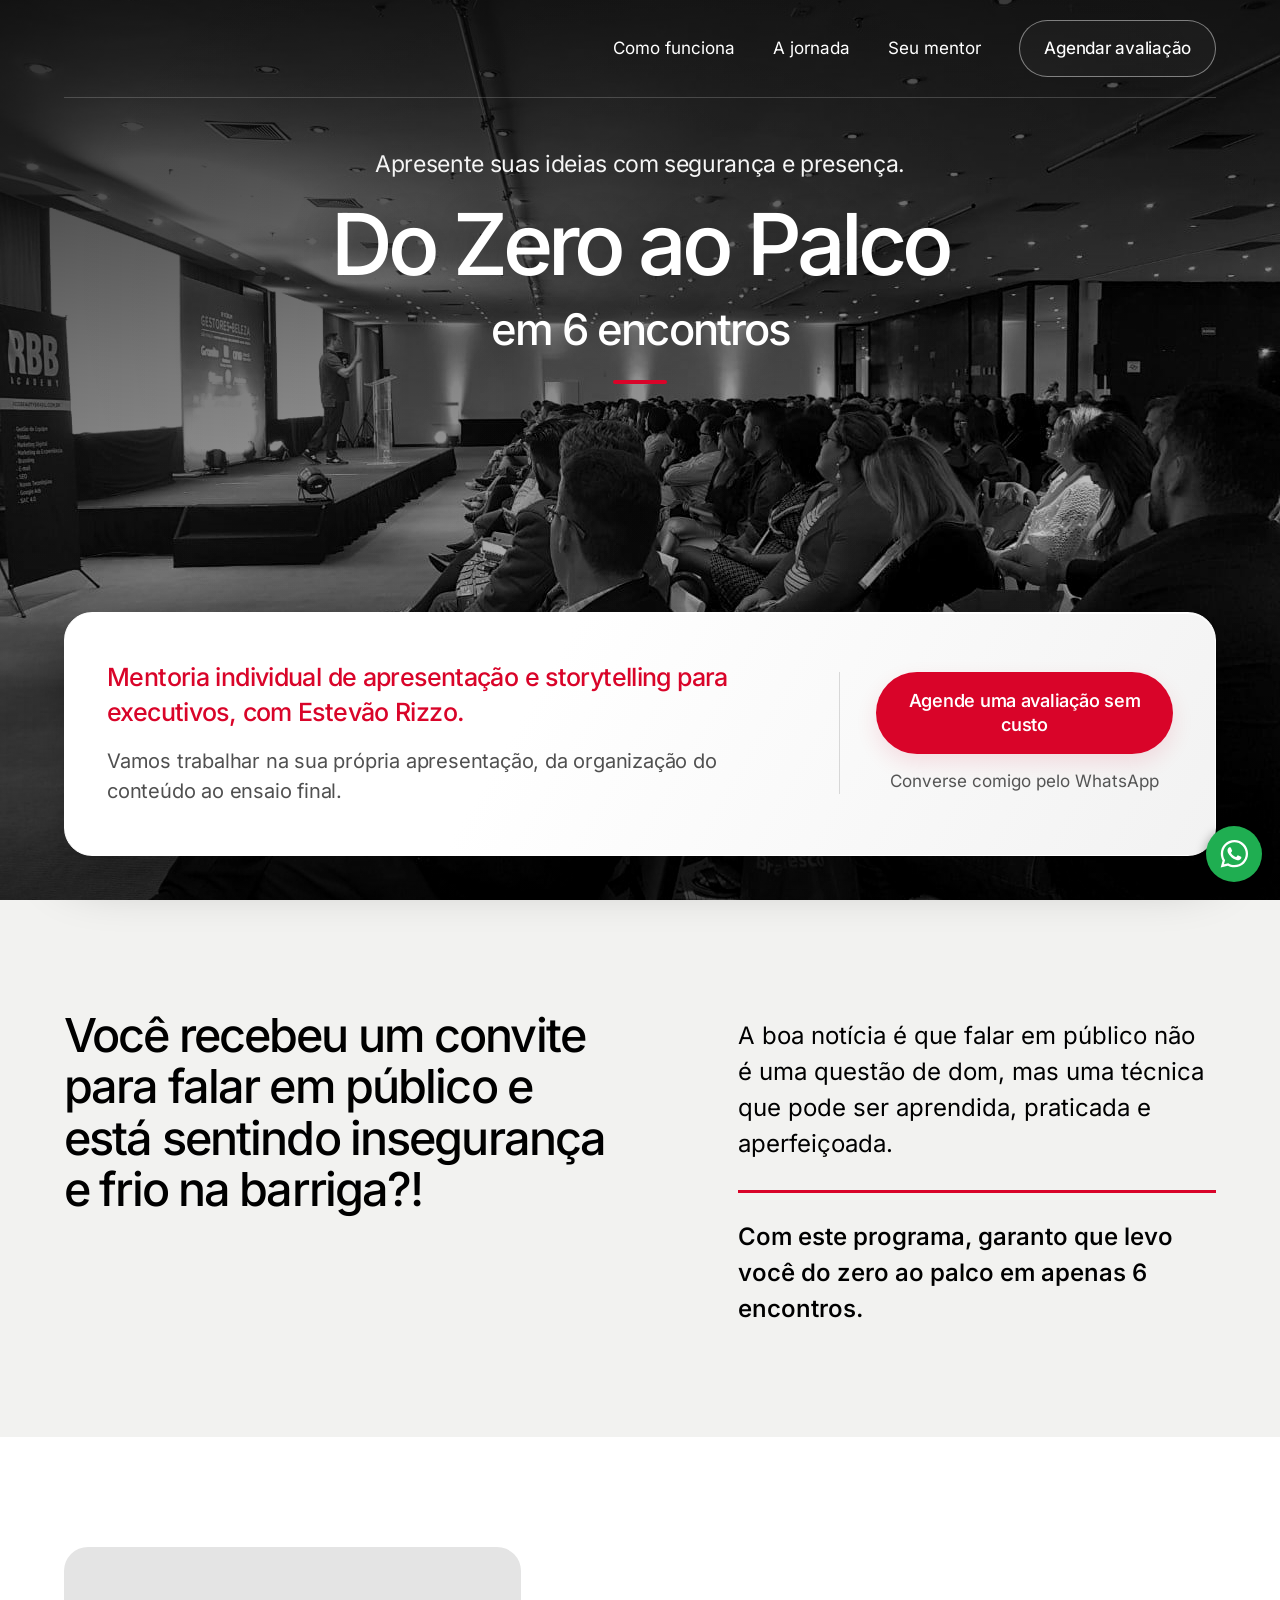
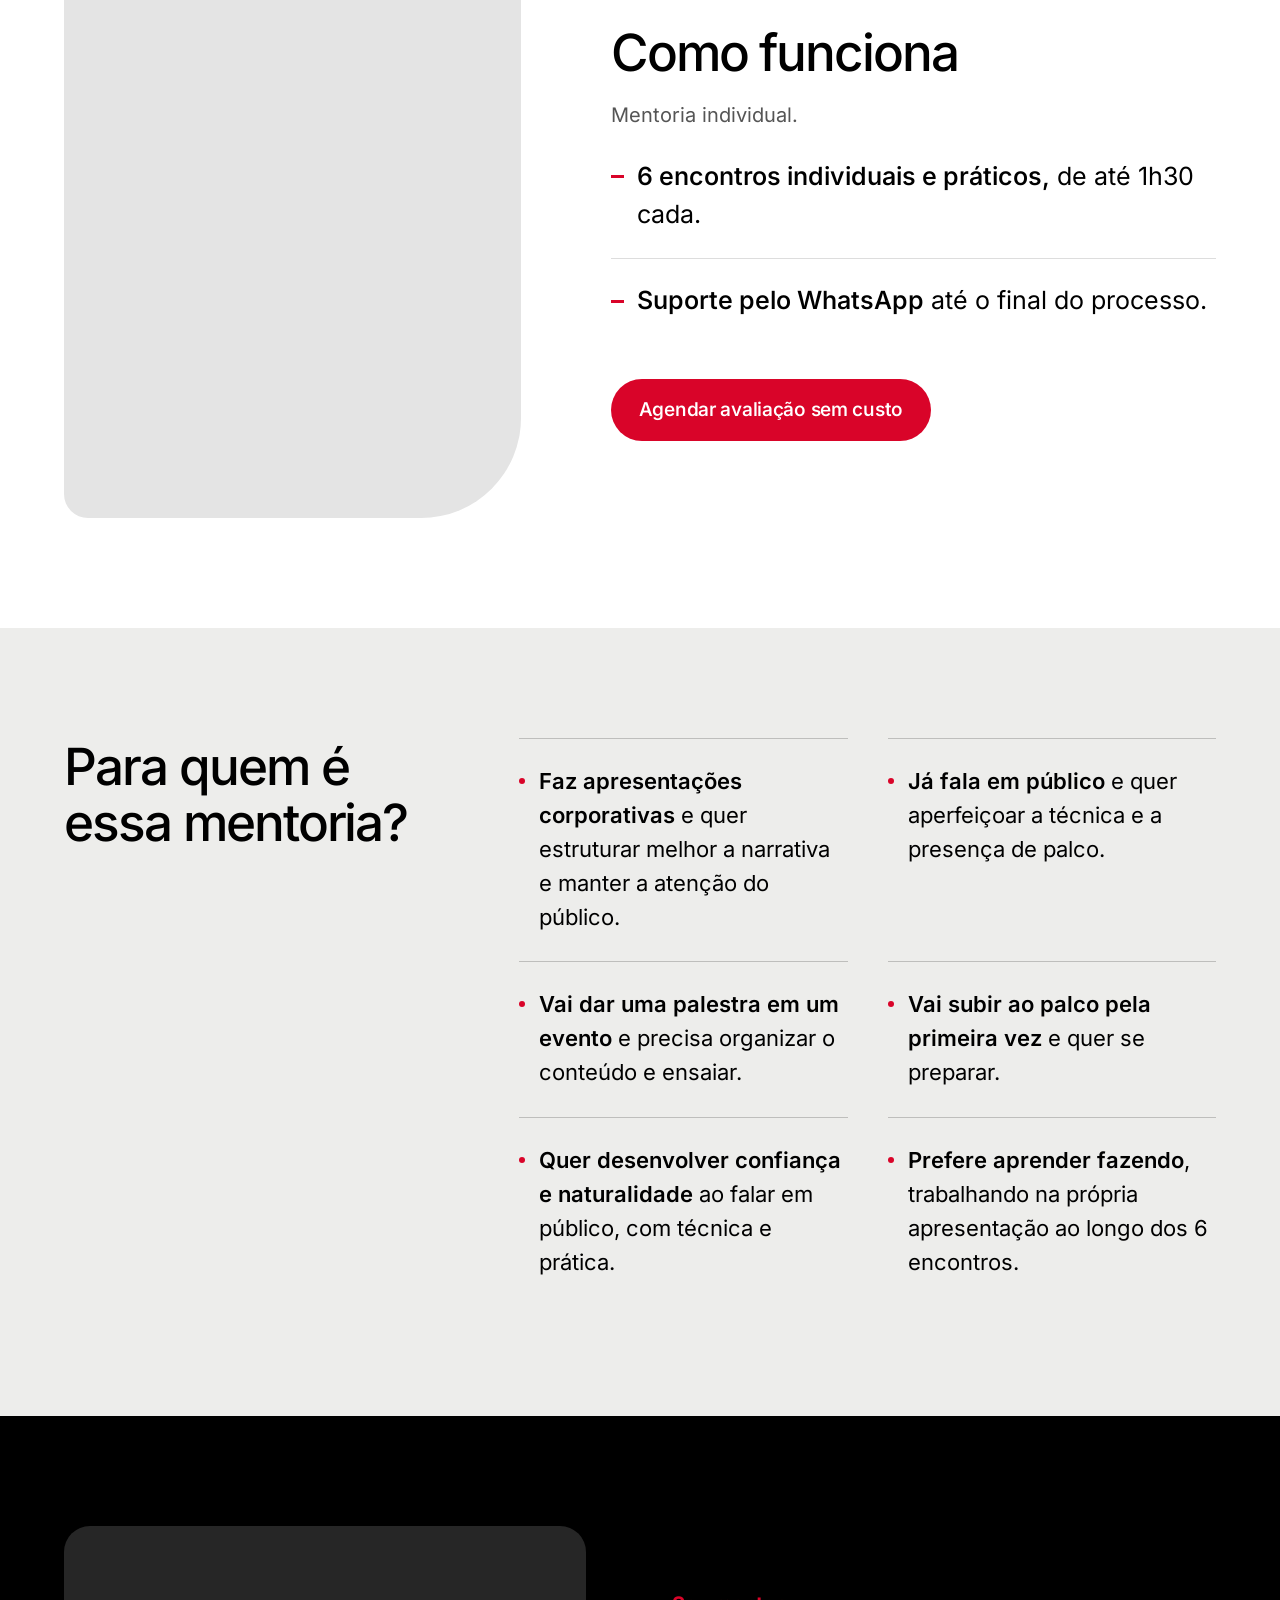
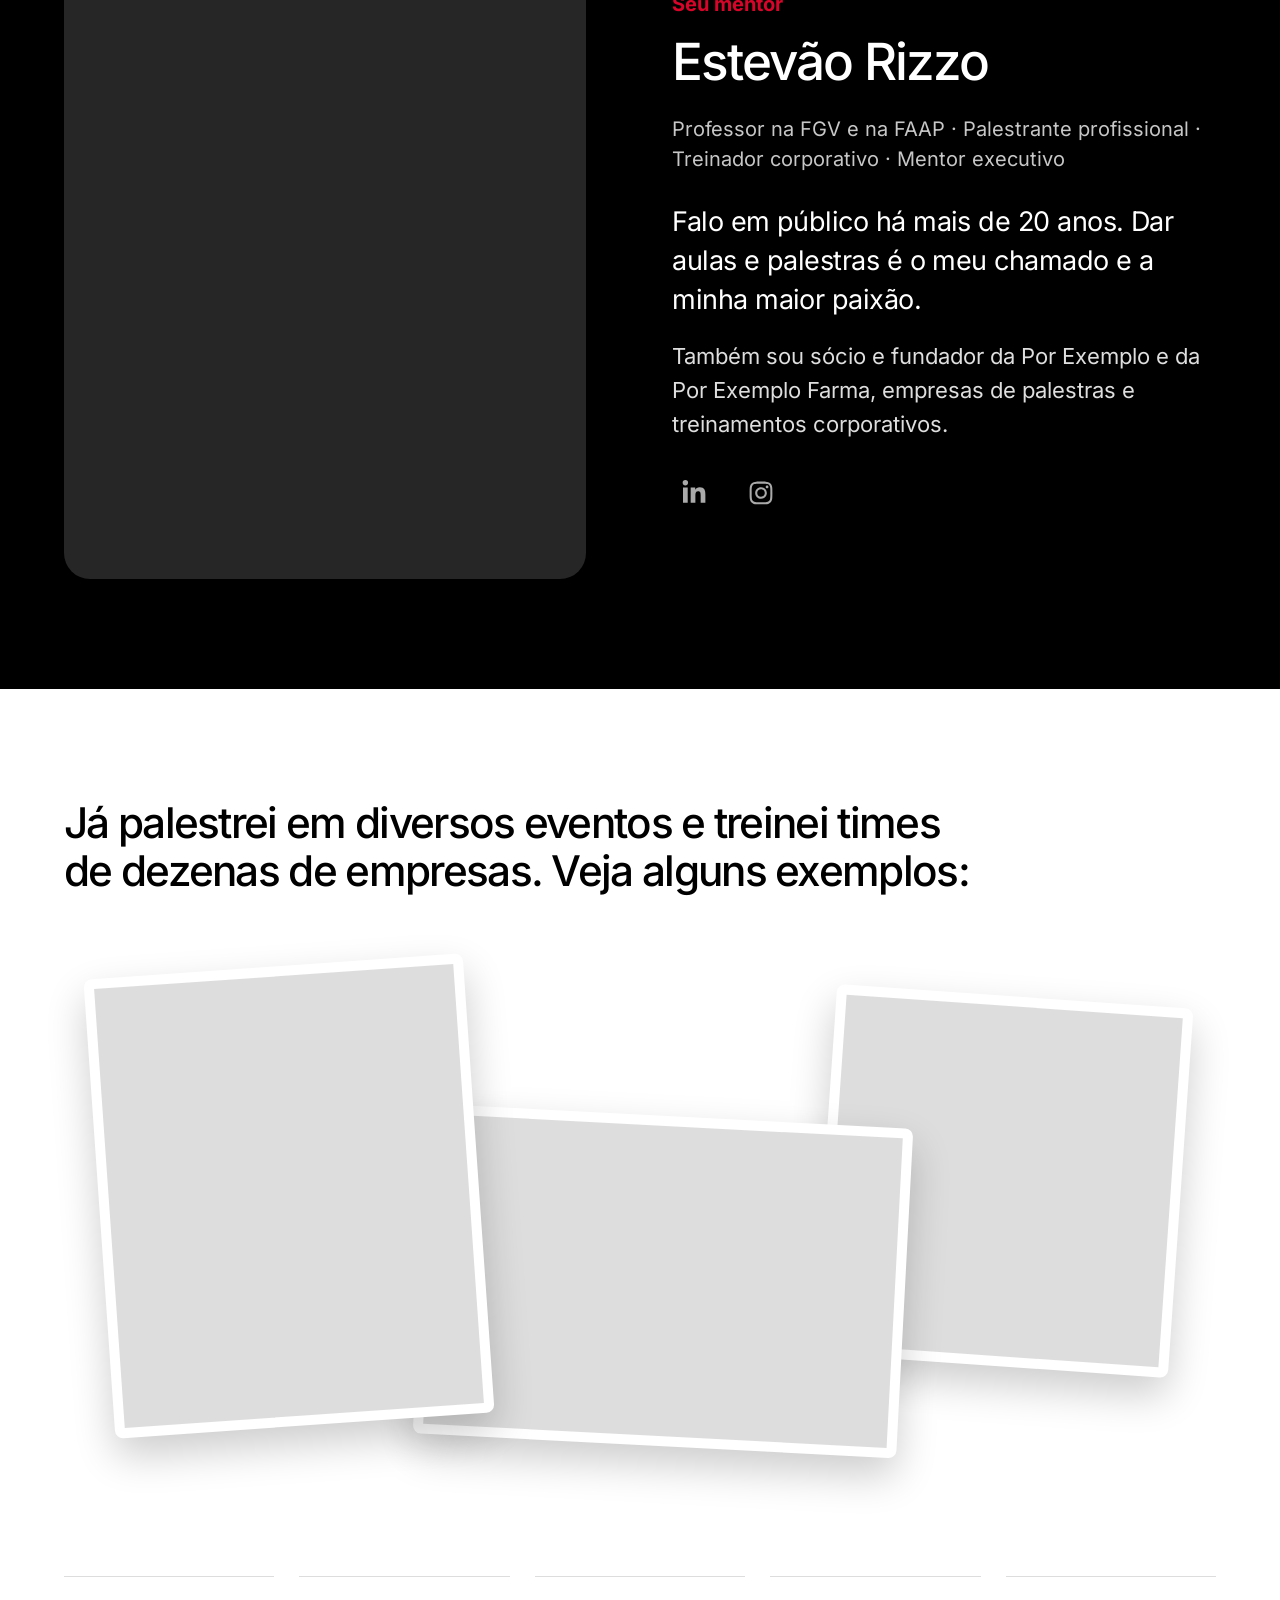
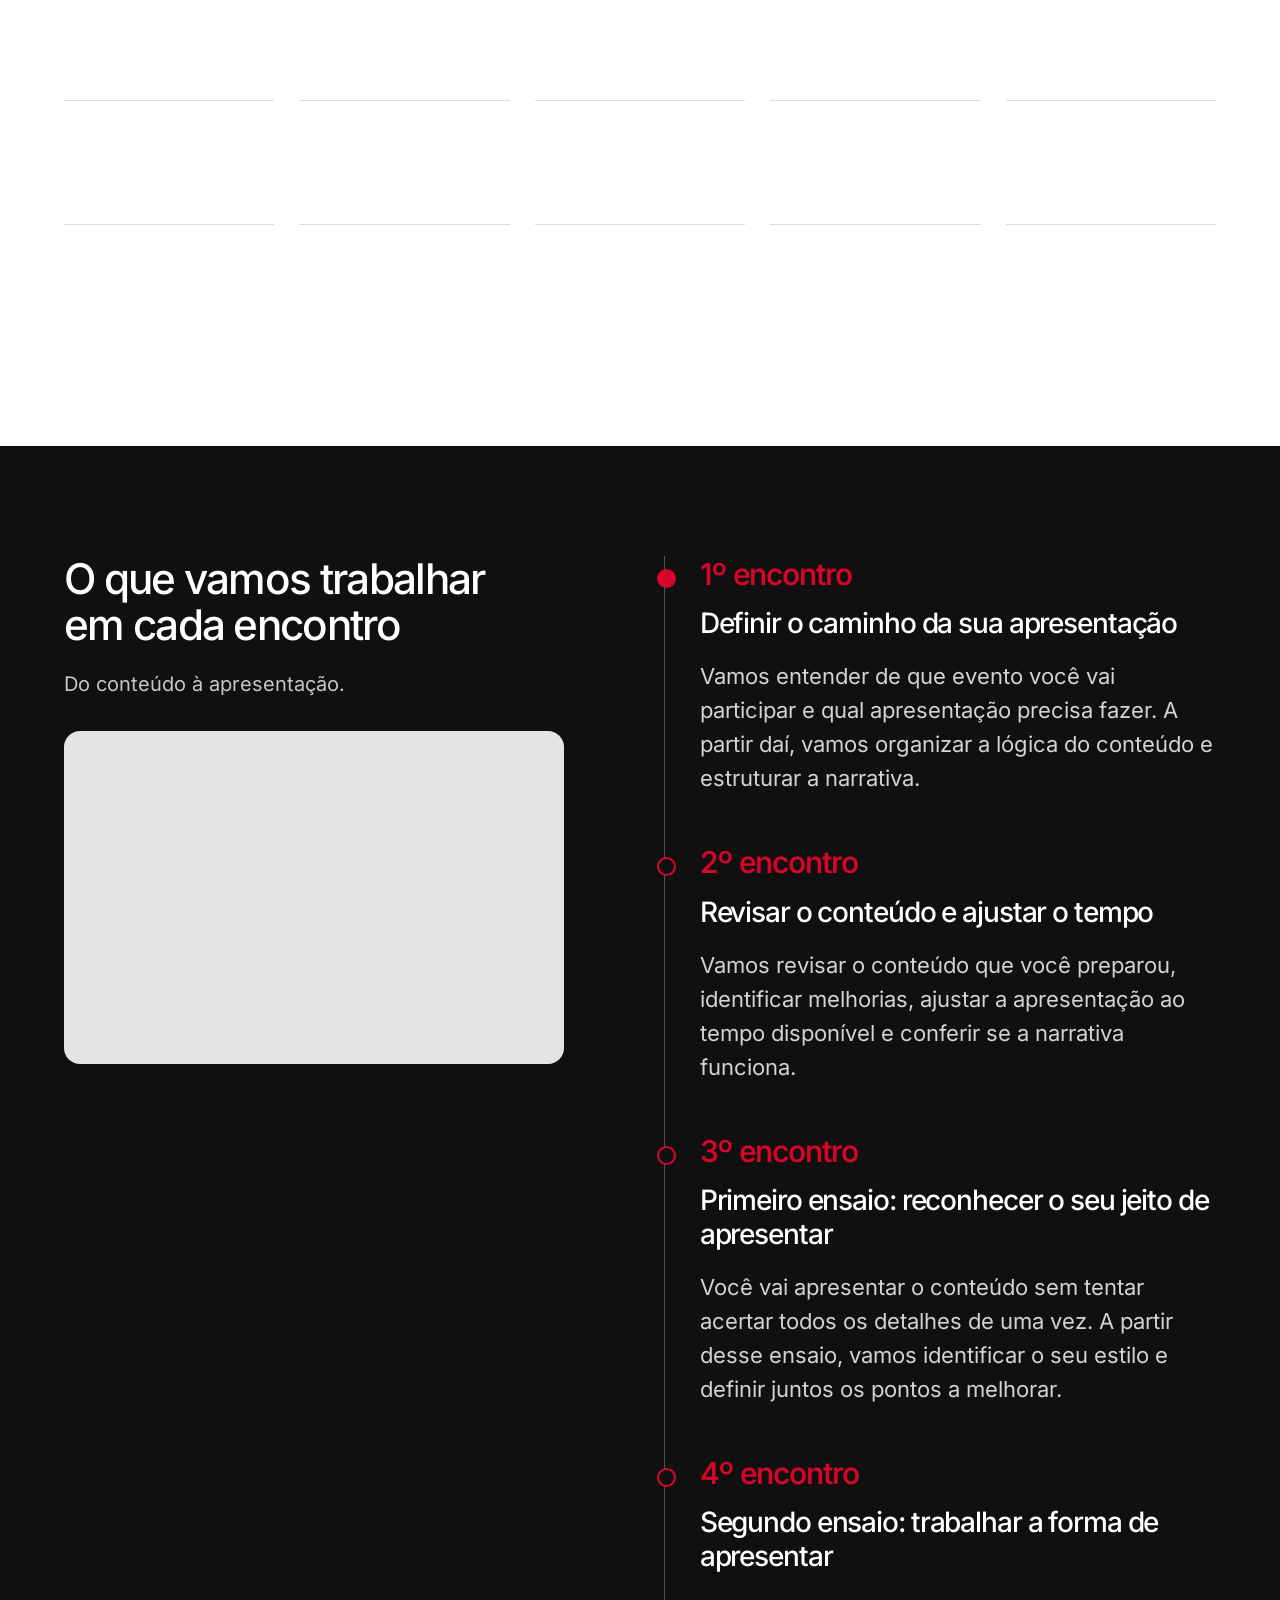
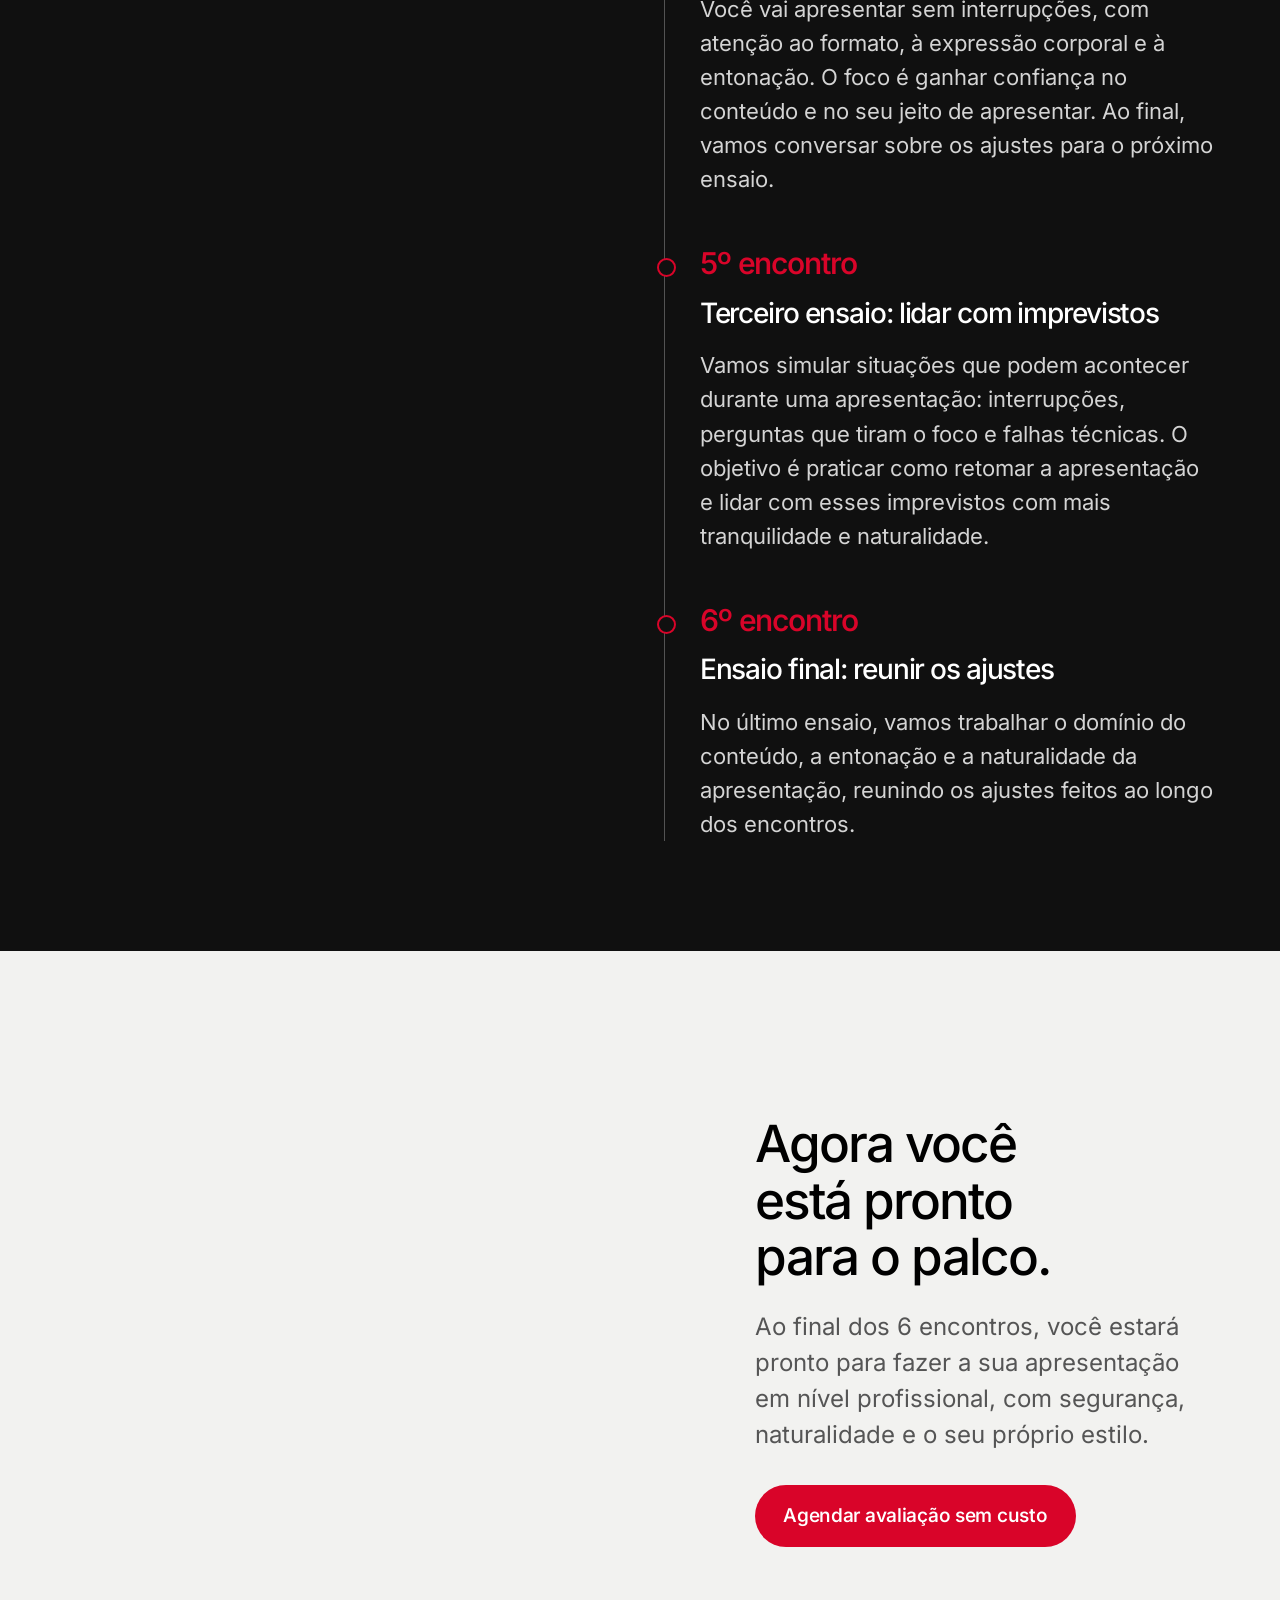
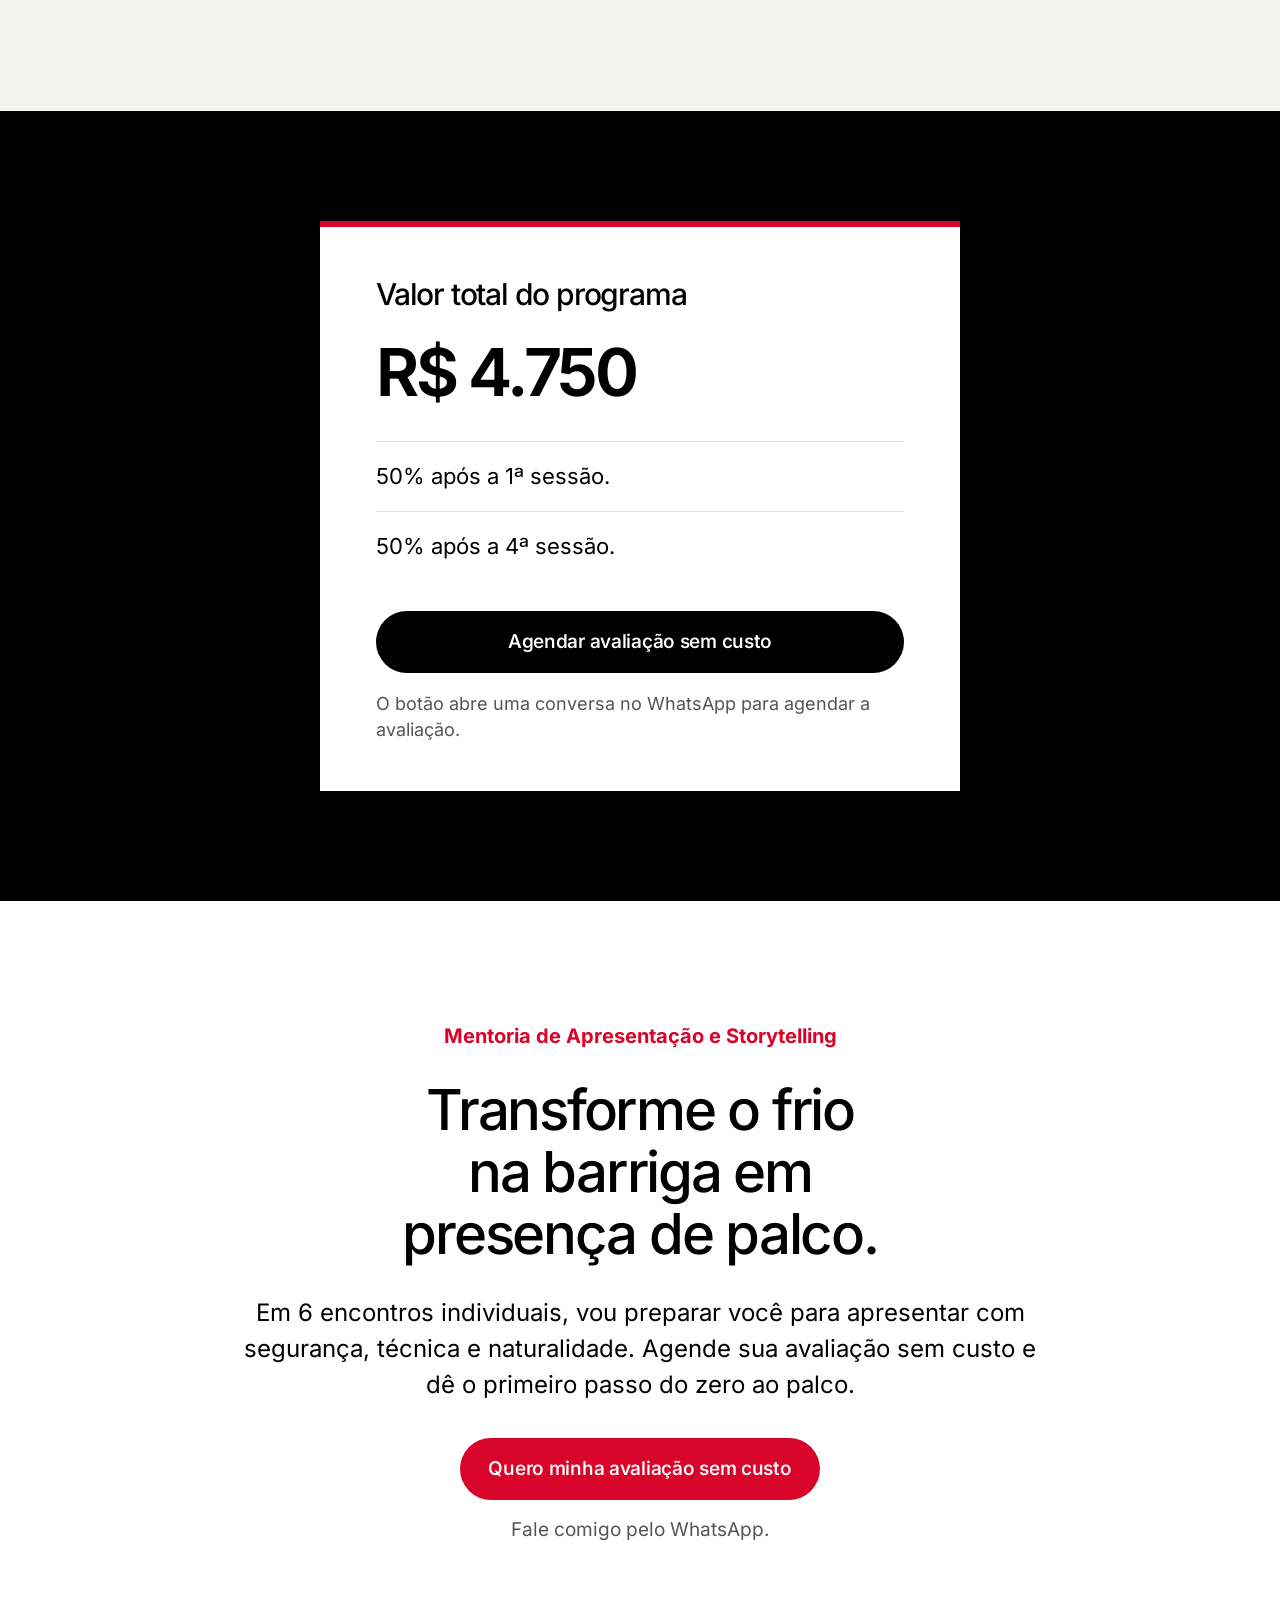
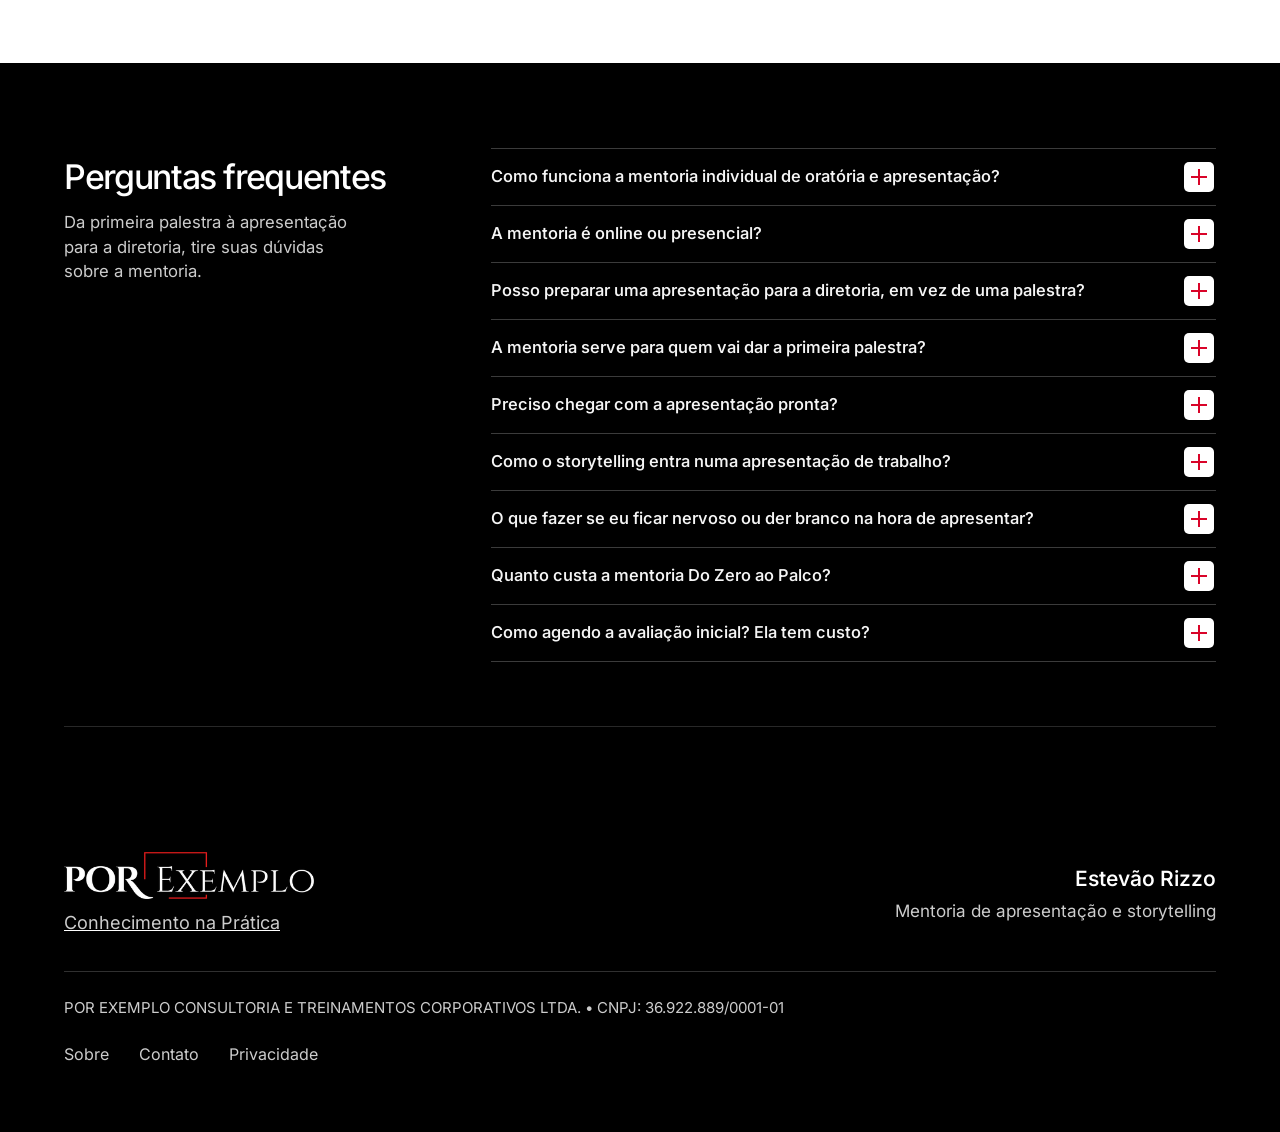
==== commit 341efdb6: "Add FAQ introduction and keep it in view while scrolling" ====
--- a/index.html
+++ b/index.html
@@ -31,7 +31,7 @@
   <script type="application/ld+json">{"@context":"https://schema.org","@graph":[{"@type":"Organization","@id":"https://estevaorizzo.com.br/#organizacao","name":"Por Exemplo","legalName":"POR EXEMPLO CONSULTORIA E TREINAMENTOS CORPORATIVOS LTDA.","taxID":"36.922.889/0001-01","url":"https://porexemplo.pe/","description":"Empresa de palestras e treinamentos corporativos responsável pela oferta da mentoria Do Zero ao Palco, de Estevão Rizzo.","logo":"https://estevaorizzo.com.br/assets/por-exemplo-marca.3a0ff4815eaf.png","address":{"@type":"PostalAddress","streetAddress":"Rua Herculano, 374 - Cj. 83","addressLocality":"São Paulo","addressRegion":"SP","postalCode":"01257-030","addressCountry":"BR"},"contactPoint":{"@type":"ContactPoint","telephone":"+5511946068020","contactType":"Atendimento da mentoria Do Zero ao Palco","url":"https://estevaorizzo.com.br/contact/","availableLanguage":"pt-BR"}},{"@type":"Person","@id":"https://estevaorizzo.com.br/#mentor","name":"Estevão Rizzo","url":"https://estevaorizzo.com.br/#mentor","sameAs":["https://www.linkedin.com/in/estevaorizzo/","https://www.instagram.com/estevaorizzo/"],"jobTitle":"Professor, palestrante e mentor executivo"},{"@type":"WebSite","@id":"https://estevaorizzo.com.br/#site","url":"https://estevaorizzo.com.br/","name":"Estevão Rizzo","inLanguage":"pt-BR","publisher":{"@id":"https://estevaorizzo.com.br/#organizacao"}},{"@type":"WebPage","@id":"https://estevaorizzo.com.br/#pagina","url":"https://estevaorizzo.com.br/","name":"Mentoria de apresentação | Do Zero ao Palco — Estevão Rizzo","inLanguage":"pt-BR","isPartOf":{"@id":"https://estevaorizzo.com.br/#site"},"mainEntity":{"@id":"https://estevaorizzo.com.br/#mentoria"},"primaryImageOfPage":{"@type":"ImageObject","url":"https://estevaorizzo.com.br/assets/compartilhamento.693e7b1e4fb2.jpg","width":1200,"height":630},"mentions":{"@id":"https://estevaorizzo.com.br/#jornada"}},{"@type":"Service","@id":"https://estevaorizzo.com.br/#mentoria","name":"Do Zero ao Palco","serviceType":"Mentoria individual de apresentação e storytelling","description":"6 encontros individuais e práticos, de até 1h30 cada, com suporte pelo WhatsApp até o final do processo.","provider":{"@id":"https://estevaorizzo.com.br/#mentor"},"offers":{"@type":"Offer","price":"4750.00","priceCurrency":"BRL","url":"https://estevaorizzo.com.br/#contato","seller":{"@id":"https://estevaorizzo.com.br/#organizacao"}}},{"@type":"ItemList","@id":"https://estevaorizzo.com.br/#jornada","url":"https://estevaorizzo.com.br/#jornada","name":"O que vamos trabalhar em cada encontro","numberOfItems":6,"itemListOrder":"https://schema.org/ItemListOrderAscending","itemListElement":[{"@type":"ListItem","position":1,"url":"https://estevaorizzo.com.br/#encontro-1","name":"Definir o caminho da sua apresentação","description":"Vamos entender de que evento você vai participar e qual apresentação precisa fazer. A partir daí, vamos organizar a lógica do conteúdo e estruturar a narrativa."},{"@type":"ListItem","position":2,"url":"https://estevaorizzo.com.br/#encontro-2","name":"Revisar o conteúdo e ajustar o tempo","description":"Vamos revisar o conteúdo que você preparou, identificar melhorias, ajustar a apresentação ao tempo disponível e conferir se a narrativa funciona."},{"@type":"ListItem","position":3,"url":"https://estevaorizzo.com.br/#encontro-3","name":"Primeiro ensaio: reconhecer o seu jeito de apresentar","description":"Você vai apresentar o conteúdo sem tentar acertar todos os detalhes de uma vez. A partir desse ensaio, vamos identificar o seu estilo e definir juntos os pontos a melhorar."},{"@type":"ListItem","position":4,"url":"https://estevaorizzo.com.br/#encontro-4","name":"Segundo ensaio: trabalhar a forma de apresentar","description":"Você vai apresentar sem interrupções, com atenção ao formato, à expressão corporal e à entonação. O foco é ganhar confiança no conteúdo e no seu jeito de apresentar. Ao final, vamos conversar sobre os ajustes para o próximo ensaio."},{"@type":"ListItem","position":5,"url":"https://estevaorizzo.com.br/#encontro-5","name":"Terceiro ensaio: lidar com imprevistos","description":"Vamos simular situações que podem acontecer durante uma apresentação: interrupções, perguntas que tiram o foco e falhas técnicas. O objetivo é praticar como retomar a apresentação e lidar com esses imprevistos com mais tranquilidade e naturalidade."},{"@type":"ListItem","position":6,"url":"https://estevaorizzo.com.br/#encontro-6","name":"Ensaio final: reunir os ajustes","description":"No último ensaio, vamos trabalhar o domínio do conteúdo, a entonação e a naturalidade da apresentação, reunindo os ajustes feitos ao longo dos encontros."}]}]}</script>
   
   <link rel="preload" href="assets/inter-latin.3100e775e861.woff2" as="font" type="font/woff2" crossorigin>
-<link rel="stylesheet" href="assets/pagina.413127d67c90.css">
+<link rel="stylesheet" href="assets/pagina.ecba7a270ecc.css">
 <link rel="describedby" href="/llms.txt" type="text/plain">
 <link rel="alternate" type="text/markdown" href="/index.md">
 <link rel="stylesheet" href="/assets/informacoes.a6b6658b0105.css">
@@ -168,7 +168,7 @@
         
       </div>
     </section><section class="faq-review" id="perguntas-frequentes" aria-labelledby="faq-titulo">
-<div class="wrap faq-review-inner"><h2 id="faq-titulo">Perguntas frequentes</h2><div class="faq-rows"><details class="faq-row"><summary>Como funciona a mentoria individual de oratória e apresentação?<span class="faq-plus" aria-hidden="true"></span></summary><p>No Do Zero ao Palco, você trabalha comigo na apresentação que precisa fazer. São seis encontros individuais de até 1h30: começamos pela estrutura do conteúdo, ajustamos a narrativa ao tempo disponível e ensaiamos até a versão final. Você também tem meu suporte pelo WhatsApp até o fim do processo.</p></details>
+<div class="wrap faq-review-inner"><div class="faq-intro"><h2 id="faq-titulo">Perguntas frequentes</h2><p>Da primeira palestra à apresentação para a diretoria, tire suas dúvidas sobre a mentoria.</p></div><div class="faq-rows"><details class="faq-row"><summary>Como funciona a mentoria individual de oratória e apresentação?<span class="faq-plus" aria-hidden="true"></span></summary><p>No Do Zero ao Palco, você trabalha comigo na apresentação que precisa fazer. São seis encontros individuais de até 1h30: começamos pela estrutura do conteúdo, ajustamos a narrativa ao tempo disponível e ensaiamos até a versão final. Você também tem meu suporte pelo WhatsApp até o fim do processo.</p></details>
 <details class="faq-row"><summary>A mentoria é online ou presencial?<span class="faq-plus" aria-hidden="true"></span></summary><p>Atendo online em todo o Brasil e presencialmente em São Paulo. Nos dois formatos, os encontros são individuais e o trabalho é em cima da sua apresentação.</p></details>
 <details class="faq-row"><summary>Posso preparar uma apresentação para a diretoria, em vez de uma palestra?<span class="faq-plus" aria-hidden="true"></span></summary><p>Sim. Podemos trabalhar, por exemplo, na apresentação de um projeto ou de resultados. Se você precisa que a diretoria tome uma decisão, começamos definindo qual é essa decisão. Isso ajuda a escolher o que precisa entrar na fala e o que pode ficar como material de apoio.</p></details>
 <details class="faq-row"><summary>A mentoria serve para quem vai dar a primeira palestra?<span class="faq-plus" aria-hidden="true"></span></summary><p>Sim. Primeiro, vamos entender o evento, quem vai ouvir você e quanto tempo você terá. Depois, organizamos o que vale contar e ensaiamos em voz alta. Se você já fala em público, usamos os ensaios para aperfeiçoar aspectos da entrega, como ritmo, entonação e presença.</p></details>
--- a/assets/pagina.ecba7a270ecc.css
+++ b/assets/pagina.ecba7a270ecc.css
@@ -0,0 +1,60 @@
+@font-face{font-family:Inter;src:url("inter-latin.3100e775e861.woff2") format("woff2");font-weight:100 900;font-style:normal;font-display:swap}
+:root{--red:#d90429;--ink:#000;--paper:#fff;--silver:#eee;--muted:#555;--line:#0002;--header-h:98px;color-scheme:light}
+*{box-sizing:border-box}html{scroll-padding-top:calc(var(--header-h) + 24px)}body{margin:0;background:var(--paper);color:var(--ink);font-family:Inter,Arial,sans-serif;font-size:22px;line-height:1.5;-webkit-font-smoothing:antialiased}a{color:inherit}img{display:block;max-width:100%}figure{margin:0}p,h1,h2,h3{margin:0}p+p{margin-top:20px}h2,h3{font-weight:500;letter-spacing:-.04em}h2{font-size:clamp(38px,4vw,56px);line-height:1.1;text-wrap:balance}h3{font-size:30px;line-height:1.2}strong{font-weight:650}.wrap{width:min(1312px,calc(100% - 128px));margin-inline:auto;min-width:0}.section{padding-block:110px}.eyebrow{font-size:20px;line-height:1.5;color:var(--muted);margin-block:20px 28px}.support{font-size:18px;line-height:1.45;color:var(--muted)}.button{display:inline-flex;align-items:center;justify-content:center;min-height:62px;max-width:100%;padding:16px 27px;border:1px solid transparent;border-radius:999px;background:var(--red);color:#fff;font-size:19px;font-weight:550;line-height:1.35;letter-spacing:-.015em;text-decoration:none;text-align:center;transition:background-color .16s ease,box-shadow .16s ease}.button:hover{background:#b60323}.button-dark{background:#000}.button-dark:hover{background:#252525}a:focus-visible{outline:3px solid var(--red);outline-offset:5px}a.button:focus-visible{outline-color:currentColor;box-shadow:0 0 0 8px #d9042966}.skip{position:fixed;top:14px;left:24px;padding:12px 20px;background:#fff;color:#000;border-radius:8px;z-index:300;transform:translateY(-160%)}.skip:focus{transform:none}main:focus,section:focus{outline:none}section[id]{scroll-margin-top:0}
+/* The approved opening: one real scene, with an illuminated offer plane. */
+.header{position:fixed;top:0;left:0;right:0;z-index:100;color:#fff;transition:background-color .18s ease}.header.has-scrolled{background:#000}.header-inner{height:var(--header-h);display:flex;justify-content:flex-end;align-items:center;border-bottom:1px solid #ffffff30}.header nav{display:flex;align-items:center;gap:38px;min-width:0}.nav-link{font-size:17px;line-height:1.3;text-decoration:none;padding-block:12px;border-bottom:1px solid transparent}.nav-link:hover{border-bottom-color:#fff}.header .button-small{padding:16px 24px;min-height:0;border:1px solid #ffffff70;background:#ffffff08;font-size:17px;font-weight:450}.header .button-small:hover{background:#ffffff20}.header a:focus-visible{outline-color:#fff}
+.hero{position:relative;isolation:isolate;min-height:900px;height:min(100svh,1100px);background:#000;color:#fff}.hero-stage{position:absolute;inset:0;z-index:-1}.photo{position:absolute;inset:0;width:100%;height:100%;object-fit:cover;object-position:50% 38%;filter:grayscale(1) contrast(1.06) brightness(.88)}.atmosphere{position:absolute;inset:0;background:linear-gradient(180deg,rgba(0,0,0,.73),rgba(0,0,0,.24) 41%,rgba(0,0,0,0) 66%,rgba(0,0,0,.56)),linear-gradient(90deg,rgba(0,0,0,.35),transparent 70%)}.depth{position:absolute;inset:0;background:radial-gradient(ellipse at 55% 27%,rgba(0,0,0,.13),transparent 65%)}.title{position:absolute;left:90px;right:90px;top:148px;text-align:center}.lead{font-size:23px;line-height:1.4;font-weight:400;margin:0 0 20px;letter-spacing:-.015em;color:#f5f5f5}.title h1{font-size:clamp(48px,6.6667vw,96px);line-height:1.04;font-weight:520;letter-spacing:-.06em;white-space:nowrap;text-shadow:0 4px 44px #0005}.duration{font-size:clamp(36px,3.403vw,49px);font-weight:500;letter-spacing:-.045em;line-height:1.15;margin:16px 0 0;color:#fff}.duration::after{content:"";display:block;width:54px;height:4px;background:var(--red);margin:25px auto 0;border-radius:2px}.offer{position:absolute;left:max(64px,calc((100% - 1312px)/2));right:max(64px,calc((100% - 1312px)/2));bottom:44px;display:grid;grid-template-columns:1fr 334px;gap:60px;align-items:center;min-height:244px;padding:32px 42px 34px;border-radius:28px;background:linear-gradient(120deg,#fff 40%,#f2f2f2);color:#000;box-shadow:0 18px 55px #0005,inset 0 1px 0 #fff;border:1px solid #fff}.description{font-size:25px;line-height:1.38;letter-spacing:-.025em;font-weight:500;max-width:760px;color:var(--red)}.application{font-size:20px;line-height:1.5;letter-spacing:-.01em;font-weight:400;max-width:760px;margin:17px 0 0;color:#505050}.action{border-left:1px solid #0002;padding-left:36px}.action .button{width:100%;font-size:18px;padding-inline:24px;box-shadow:0 9px 22px #d904291c}.action .support{font-size:17px;font-weight:400;color:#555;margin:15px 0 0;text-align:center}
+/* Teaching: an editorial conversation, followed by practical scope. */
+.intro{background:#f2f2f0}.intro-grid{display:grid;grid-template-columns:1.1fr .9fr;gap:90px;align-items:start}.intro h2{max-width:21ch;font-size:clamp(38px,3.65vw,52px)}.intro-copy{padding-top:8px;font-size:24px;line-height:1.5}.intro .promise{margin-top:28px;padding-top:26px;border-top:3px solid var(--red);font-weight:550}.method-grid{display:grid;grid-template-columns:.86fr 1.14fr;gap:90px;align-items:center}.scene{position:relative;overflow:hidden;background:#e4e4e4}.scene img{width:100%;height:100%;object-fit:cover;filter:grayscale(1)}.method-scene{grid-column:1;grid-row:1;aspect-ratio:4/5;border-radius:24px 24px 100px 24px}.method-scene img{object-position:50% 30%}.method-copy{grid-column:2;grid-row:1;min-width:0}.method-list{list-style:none;padding:0;margin:0 0 34px}.method-list li{position:relative;padding:0 0 25px 26px;font-size:25px;line-height:1.5}.method-list li::before{content:"";position:absolute;left:0;top:17px;width:13px;height:3px;background:var(--red)}.method-list li+li{padding-top:23px;border-top:1px solid #0002}.method-list li+li::before{top:41px}.method-list strong{font-weight:550}
+/* A complete audience list, not six interchangeable cards. */
+.audience{background:#ededeb}.audience-grid{display:grid;grid-template-columns:.7fr 1.3fr;gap:80px;align-items:start}.audience h2{max-width:11ch}.audience-list{list-style:none;margin:0;padding:0;display:grid;grid-template-columns:1fr 1fr;gap:0 40px}.audience-list li{position:relative;border-top:1px solid #0003;padding:25px 0 27px 20px;font-size:22px;line-height:1.55}.audience-list li::before{content:"";position:absolute;top:39px;left:0;width:6px;height:6px;background:var(--red);border-radius:50%}.audience-list strong{font-weight:600}
+/* Recognition and proximity: the face carries this scene. */
+.mentor{background:#000;color:#fff}.mentor-grid{display:grid;grid-template-columns:.98fr 1.02fr;gap:86px;align-items:center}.mentor-portrait{aspect-ratio:4/5;border-radius:26px;background:#262626}.mentor-portrait img{object-position:57% 50%}.mentor .eyebrow{color:var(--red);font-weight:700;margin-top:0;margin-bottom:14px}.mentor h2{font-size:clamp(42px,4vw,58px)}.roles{font-size:20px;line-height:1.5;color:#c7c7c7;margin-top:24px}.mentor .passion{font-size:27px;line-height:1.45;margin-top:28px;letter-spacing:-.02em}.mentor-copy>p:not(.eyebrow):not(.roles):not(.passion){font-size:22px;line-height:1.55;color:#dedede}.socials{display:flex;gap:14px 23px;flex-wrap:wrap;margin-top:30px}.socials a{display:inline-flex;align-items:center;justify-content:center;width:44px;height:44px;color:#aaa;text-decoration:none}.socials svg{display:block;width:26px;height:26px}.socials a:hover{color:#fff}
+/* Real photographic evidence, with three separate, readable subjects. */
+.experience{background:#fff}.experience-title{max-width:960px;font-size:clamp(34px,3.3vw,47px);line-height:1.15}.stage-essay{position:relative;height:530px;max-width:1200px;margin:70px auto 80px}.stage-essay figure{position:absolute;border:10px solid #fff;border-radius:8px;box-shadow:0 18px 40px #0003;transform:translateY(var(--dy,0px)) rotate(var(--r));background:#ddd}.stage-essay img{height:calc(100% + 40px);margin-top:-20px;object-fit:cover}.essay-close{left:3%;top:0;width:33%;height:460px;z-index:3;--r:-4deg}.essay-close img{object-position:40% 45%}.essay-stage{left:31%;top:150px;width:42%;height:330px;z-index:2;--r:3deg}.essay-stage img{object-position:44% 46%}.essay-workshop{right:3%;top:30px;width:31%;height:370px;z-index:1;--r:4deg}.essay-workshop img{object-position:69% 50%}.logos{display:grid;grid-template-columns:repeat(5,minmax(0,1fr));list-style:none;gap:12px 25px;margin:0;padding:0}.logos li{min-width:0;display:flex;align-items:center;justify-content:center;padding:18px;height:112px;border-top:1px solid #0002}.logos img{width:100%;max-width:160px;height:76px;object-fit:contain;filter:grayscale(1)}.logos img.compact{max-width:100px}.logos img.publicis{max-width:150px}.teaching{font-size:22px;line-height:1.5;color:#555;margin-top:40px;max-width:780px}
+/* One continuous reading axis: six sessions, no zigzag or timed reveal. */
+.journey{background:#101010;color:#fff}.journey-grid{display:grid;grid-template-columns:.95fr 1.05fr;gap:100px;align-items:start}.journey-side{position:sticky;top:calc(var(--header-h) + 32px);min-width:0}.journey h2{font-size:clamp(36px,3.3vw,47px);max-width:16ch}.journey .eyebrow{color:#c7c7c7;margin-block:20px 32px}.journey-scene{aspect-ratio:3/2;border-radius:16px}.journey-scene img{object-position:45% 45%}.journey-list{list-style:none;margin:0;padding:0 0 0 35px;border-left:1px solid #535353}.journey-list li{position:relative;padding:0 0 49px}.journey-list li:last-child{padding-bottom:0}.journey-list li::before{content:"";position:absolute;left:-43px;top:13px;width:15px;height:15px;border:2px solid var(--red);border-radius:50%;background:#101010}.journey-list .is-current::before{background:var(--red)}.step{font-size:30px;font-weight:550;letter-spacing:-.035em;color:var(--red);line-height:1.25;margin-bottom:14px}.journey-list h3{font-size:28px;font-weight:500;margin-bottom:18px}.journey-list li>p:not(.step){font-size:22px;line-height:1.55;color:#d4d4d4;margin-top:0}
+/* Return to the person: face and gesture, not another distant crowd. */
+.ready{position:relative;isolation:isolate;display:flex;align-items:center;min-height:760px;background:#f2f2f0;color:#000;padding-block:100px}.ready-scene{position:absolute;inset:0;z-index:-1;width:100%;height:100%;aspect-ratio:auto;margin:0;border-radius:0;overflow:hidden;background:#f2f2f0}.ready-scene img{height:calc(100% + 40px);margin-top:-20px;object-position:50% 0%;filter:grayscale(1)}.ready-scene::after{display:block;content:"";position:absolute;inset:0;background:linear-gradient(90deg,rgba(242,242,240,0) 28%,rgba(242,242,240,.35) 38%,#f2f2f0 52%)}.ready-copy{position:relative;min-width:0;padding-left:54%}.ready h2{font-size:clamp(40px,4vw,57px);max-width:13ch}.ready p{font-size:24px;line-height:1.5;color:var(--muted);max-width:540px;margin-block:25px 32px}.ready .button{max-width:100%}
+/* Restore the requested price/payment card without merging it into the final invitation. */
+.investment-section{background:#000}.investment{display:block;max-width:640px;margin-inline:auto;padding:48px 56px;border-top:6px solid var(--red);background:#fff;color:#000}.investment h3{font-size:30px;line-height:1.3}.price{font-size:66px;line-height:1.1;font-weight:650;letter-spacing:-.05em;margin:22px 0 32px;white-space:nowrap}.payment{list-style:none;padding:0;margin:0 0 30px;font-size:22px;line-height:1.5}.payment li{padding:18px 0;border-top:1px solid #0002}.payment li:first-child{padding-top:18px}.investment .button{width:100%;margin-top:0}.investment .support{margin:18px 0 0;max-width:none}
+.contact{padding-block:120px;background:#fff}.invitation{max-width:940px;margin-inline:auto;text-align:center}.invitation .eyebrow{color:var(--red);font-weight:700;margin-top:0}.invitation h2{max-width:19ch;margin-inline:auto;font-size:clamp(40px,4.4vw,62px)}.invitation>p:not(.eyebrow):not(.support){font-size:24px;line-height:1.5;margin:30px auto 0;max-width:800px}.invitation .button{margin-top:35px}.invitation .support{margin-top:16px;font-size:19px}.footer{background:#000;color:#fff;padding-block:56px}.footer-inner{display:grid;grid-template-columns:1fr 1fr;gap:30px 50px;align-items:center}.footer-brand{display:inline-flex;flex-direction:column;align-items:flex-start;gap:12px;width:250px;max-width:100%;padding:6px 0}.footer-brand img{width:100%;height:auto}.footer-brand span{font-size:18px;line-height:1.35;color:#ccc;white-space:nowrap}.footer-identity{text-align:right}.footer-identity span{display:block}.footer-name{font-size:21px;font-weight:550}.footer-tagline{font-size:17px;color:#ccc;margin-top:4px}.legal{grid-column:1/-1;font-size:15px;line-height:1.6;color:#ccc;max-width:none;text-align:left;margin-top:0;padding-top:24px;border-top:1px solid #ffffff30}
+@media(max-width:1100px){.wrap{width:calc(100% - 64px)}.header nav{gap:26px}.offer{left:32px;right:32px;grid-template-columns:1fr;gap:24px;padding:30px;min-height:0}.description{max-width:none;font-size:24px}.application{max-width:none}.action{padding-left:0;border-left:0;display:flex;align-items:center;gap:24px}.action .button{width:auto}.action .support{margin:0;text-align:left}.intro-grid{gap:50px}.intro-copy{font-size:22px}.method-grid{gap:50px;grid-template-columns:1fr 1fr}.method-list li{font-size:23px}.audience-grid{grid-template-columns:1fr;gap:36px}.audience h2{max-width:none}.mentor-grid{gap:50px;grid-template-columns:1fr 1fr}.mentor .passion{font-size:25px}.stage-essay{height:450px}.essay-close{height:390px}.essay-stage{height:280px;top:140px}.essay-workshop{height:310px}.logos{grid-template-columns:repeat(3,minmax(0,1fr))}.journey-grid{gap:55px;grid-template-columns:.85fr 1.15fr}.journey-list li>p:not(.step){font-size:21px}.journey-list h3{font-size:26px}.ready-copy{padding-left:49%}.ready h2{font-size:44px}.ready p{font-size:22px}.investment{column-gap:60px}}
+@media(max-height:760px){.journey-side{position:static}}
+@media(max-width:760px){:root{--header-h:104px}body{font-size:20px}.wrap{width:calc(100% - 40px)}.section{padding-block:72px}h2{font-size:36px}.header-inner{height:104px;position:relative}.header nav{display:grid;grid-template-columns:repeat(3,minmax(0,1fr));grid-template-rows:29px 44px;align-content:center;gap:6px 8px;width:100%;height:100%}.nav-link{grid-row:1;justify-self:center;text-align:center;font-size:16px;padding-block:4px;white-space:nowrap}.header{background:#000}.header .button-small{position:static;grid-row:2;grid-column:1/-1;justify-self:center;background:var(--red);color:#fff;border-color:var(--red);font-size:16px;min-height:44px;padding:10px 22px;box-shadow:none}.header .button-small:hover{background:#b60323}.hero{height:auto;min-height:0;padding-bottom:32px}.hero-stage{position:relative;inset:auto;z-index:0;height:calc(320px + 75vw)}.photo{inset:auto 0 0;width:100%;height:auto;aspect-ratio:4/3;object-fit:contain;object-position:center;filter:grayscale(1) contrast(1.06) brightness(.88)}.atmosphere{background:linear-gradient(180deg,#000 0,#000 290px,#0000 395px,#0000 90%,#000)}.depth{display:none}.title{top:142px;left:20px;right:20px}.lead{font-size:21px;line-height:1.4;max-width:28ch;margin:0 auto 18px}.title h1{font-size:clamp(36px,8.9vw,64px);line-height:1.05;letter-spacing:-.06em}.duration{font-size:36px;margin-top:15px}.duration::after{width:44px;margin-top:22px;height:3px}.offer{position:relative;left:auto;right:auto;bottom:auto;width:calc(100% - 40px);margin:-8px auto 0;display:block;padding:25px 24px 27px;border-radius:22px;min-height:0}.description{font-size:23px;line-height:1.4}.application{font-size:20px;line-height:1.5;margin-top:16px}.action{display:block;margin-top:26px}.action .button{width:100%;font-size:18px;padding-inline:20px}.action .support{text-align:center;margin-top:15px;font-size:17px}.intro-grid{display:block}.intro h2{font-size:36px;max-width:none}.intro-copy{padding-top:30px;font-size:22px}.intro .promise{margin-top:26px;padding-top:24px}.method-grid{display:flex;flex-direction:column;gap:36px;align-items:stretch}.method-scene{width:100%;max-width:480px;aspect-ratio:4/5;margin-inline:auto;border-radius:20px 20px 70px 20px}.method h2{font-size:40px}.method .eyebrow{margin-top:17px;font-size:20px}.method-list li{font-size:22px;line-height:1.5}.method .button{font-size:18px}.audience-grid{gap:30px}.audience h2{font-size:36px}.audience-list{grid-template-columns:1fr;gap:0}.audience-list li{font-size:21px;padding:24px 0 24px 20px}.audience-list li::before{top:37px}.mentor-grid{display:flex;flex-direction:column;gap:35px;align-items:stretch}.mentor-portrait{max-width:480px;width:100%;margin-inline:auto;aspect-ratio:4/5;border-radius:22px}.mentor h2{font-size:43px}.mentor .roles{font-size:20px;margin-top:22px}.mentor .passion{font-size:25px;margin-top:24px}.mentor-copy>p:not(.eyebrow):not(.roles):not(.passion){font-size:21px}.socials{gap:16px 23px}.socials a{font-size:17px}.experience-title{font-size:34px}.stage-essay{width:100%;max-width:530px;aspect-ratio:.7;height:auto;margin:44px auto 65px}.stage-essay figure{border-width:7px;border-radius:6px}.stage-essay img{height:100%;margin-top:0;transform:none!important}.essay-close{left:5%;top:0;width:60%;height:68%;z-index:1;--r:-4deg}.essay-stage{left:7%;top:53%;width:86%;height:43%;z-index:2;--r:3deg}.essay-workshop{right:5%;top:16%;width:48%;height:45%;z-index:3;--r:4deg}.logos{grid-template-columns:repeat(2,minmax(0,1fr));gap:8px 20px}.logos li{height:102px;padding:14px}.logos img{height:70px}.logos li:last-child{grid-column:1/-1}.logos li:last-child img{max-width:150px}.teaching{font-size:21px;margin-top:28px}.journey-grid{display:block}.journey-side{position:static}.journey h2{max-width:none;font-size:36px}.journey .eyebrow{font-size:20px;margin-block:20px 28px}.journey-scene{aspect-ratio:3/2;max-width:530px}.journey-list{margin-top:45px;margin-left:8px;padding-left:26px}.journey-list li{padding-bottom:43px}.journey-list li::before{left:-34px;top:12px}.step{font-size:28px}.journey-list h3{font-size:26px;margin-bottom:16px}.journey-list li>p:not(.step){font-size:21px;line-height:1.55}.ready{display:block;min-height:0;padding-block:72px}.ready-scene{position:relative;inset:auto;z-index:0;aspect-ratio:4/5;width:calc(100% - 40px);height:auto;max-width:480px;margin-inline:auto;border-radius:22px}.ready-scene::after{display:none}.ready-scene img{height:100%;margin-top:0;object-position:28% 0%;transform:none!important}.ready-copy{padding-left:0;padding-top:35px}.ready h2{font-size:40px;max-width:14ch}.ready p{font-size:22px;line-height:1.5;margin-block:23px 28px}.ready .button{font-size:18px}.investment{padding:28px 22px}.investment h3{font-size:29px}.price{font-size:55px;margin-top:22px}.payment{font-size:21px;margin-top:0}.investment .button{font-size:18px;margin-top:0}.investment .support{margin-top:18px;font-size:18px}.invitation{text-align:left}.invitation .eyebrow{font-size:18px}.invitation h2{font-size:39px;max-width:18ch;margin-inline:0}.invitation>p:not(.eyebrow):not(.support){font-size:22px;margin-top:25px}.invitation .button{font-size:18px;margin-top:28px}.invitation .support{font-size:18px}.footer{padding:44px 0}.footer-inner{grid-template-columns:1fr;gap:28px}.footer-identity{text-align:left}.footer-name{font-size:21px}.footer-tagline{font-size:17px}.legal{font-size:14px;margin-top:0}.button{min-height:60px}}
+@media(prefers-reduced-motion:reduce){.button,.header{transition:none}.stage-essay figure{transform:rotate(var(--r))!important}.stage-essay img,.ready-scene img{transform:none!important}}
+/* Confirmed answers only; inherit the approved type, colors and spacing. */
+.seo-faq{border-top:1px solid var(--line)}
+.seo-faq-grid{display:grid;grid-template-columns:repeat(2,minmax(0,1fr));gap:44px 64px;margin-top:48px}
+.seo-faq-item{min-width:0}
+.seo-faq-item h3{font-size:clamp(24px,2.3vw,30px);letter-spacing:-.025em;margin-bottom:14px}
+.seo-faq-item p{color:var(--muted)}
+@media(max-width:760px){.seo-faq-grid{grid-template-columns:1fr;gap:32px;margin-top:32px}}
+
+/* Keep the approved composition readable and the photo framed on wide screens. */
+@media(min-width:1441px){.ready-copy{padding-left:min(54%,777.6px)}}
+@media(min-width:1921px){.ready-scene{width:1920px;left:50%;right:auto;transform:translateX(-50%);mask-image:linear-gradient(90deg,transparent,#000 12%)}}
+
+/* Keep the legal identifier readable without changing the surrounding text. */
+.legal .cnpj { white-space: nowrap; }
+
+.faq-review{background:#000;color:#fff;padding-block:clamp(48px,6.6vw,92px) clamp(38px,5vw,72px)}
+.faq-review-inner{display:grid;grid-template-columns:minmax(0,1fr) minmax(0,2fr);align-items:start;gap:clamp(24px,5vw,72px)}
+.faq-review h2{font-size:clamp(28px,2.65vw,38px);letter-spacing:-.04em;line-height:1.08;margin:11px 0 0}
+.faq-intro{min-width:0}
+.faq-intro p{max-width:29ch;margin-top:14px;color:#ccc;font-size:clamp(16px,1.3vw,18px);line-height:1.5}
+@media (min-width:881px) and (min-height:480px) and (prefers-reduced-motion:no-preference){.faq-intro{position:sticky;top:calc(var(--header-h) + 32px)}}
+.faq-rows{border-top:1px solid #3b3b3b}.faq-row{border-bottom:1px solid #3b3b3b}
+.faq-row summary{display:grid;grid-template-columns:minmax(0,1fr) 30px;align-items:center;gap:clamp(16px,3vw,38px);min-height:54px;padding:13px 2px 13px 0;color:#f5f5f5;font-size:clamp(16px,1.28vw,18px);font-weight:550;line-height:1.4;list-style:none;cursor:pointer}
+.faq-row summary::-webkit-details-marker{display:none}
+.faq-row summary:hover .faq-plus{background:#f5f6f3}
+.faq-row summary:focus-visible{outline:2px solid #fff;outline-offset:3px}
+.faq-plus{position:relative;width:30px;height:30px;border-radius:5px;background:#fff;color:#d90429}
+.faq-plus::before,.faq-plus::after{content:'';position:absolute;inset:14px 7px auto;height:2px;background:currentColor}
+.faq-plus::after{transform:rotate(90deg)}.faq-row[open] .faq-plus::after{visibility:hidden}
+.faq-row p{max-width:66ch;margin:0;padding:0 32px 19px 0;color:#ccc;font-size:clamp(16px,1.2vw,17px);line-height:1.55}
+.faq-review-inner::after{content:'';grid-column:1/-1;height:1px;background:#282828;margin-bottom:calc(-1 * clamp(38px,5vw,72px))}
+@media(max-width:880px){.faq-review-inner{grid-template-columns:minmax(0,1fr)}.faq-review h2{margin:0}}
+.whatsapp-float{position:fixed;right:max(18px,env(safe-area-inset-right));bottom:max(18px,env(safe-area-inset-bottom));z-index:90;display:grid;place-items:center;width:56px;height:56px;border-radius:50%;background:#1fae51;color:#fff;box-shadow:0 3px 12px #0006;text-decoration:none}
+.whatsapp-float svg{width:38px;height:38px}
+.whatsapp-float:focus-visible{outline:3px solid #d90429;outline-offset:4px}
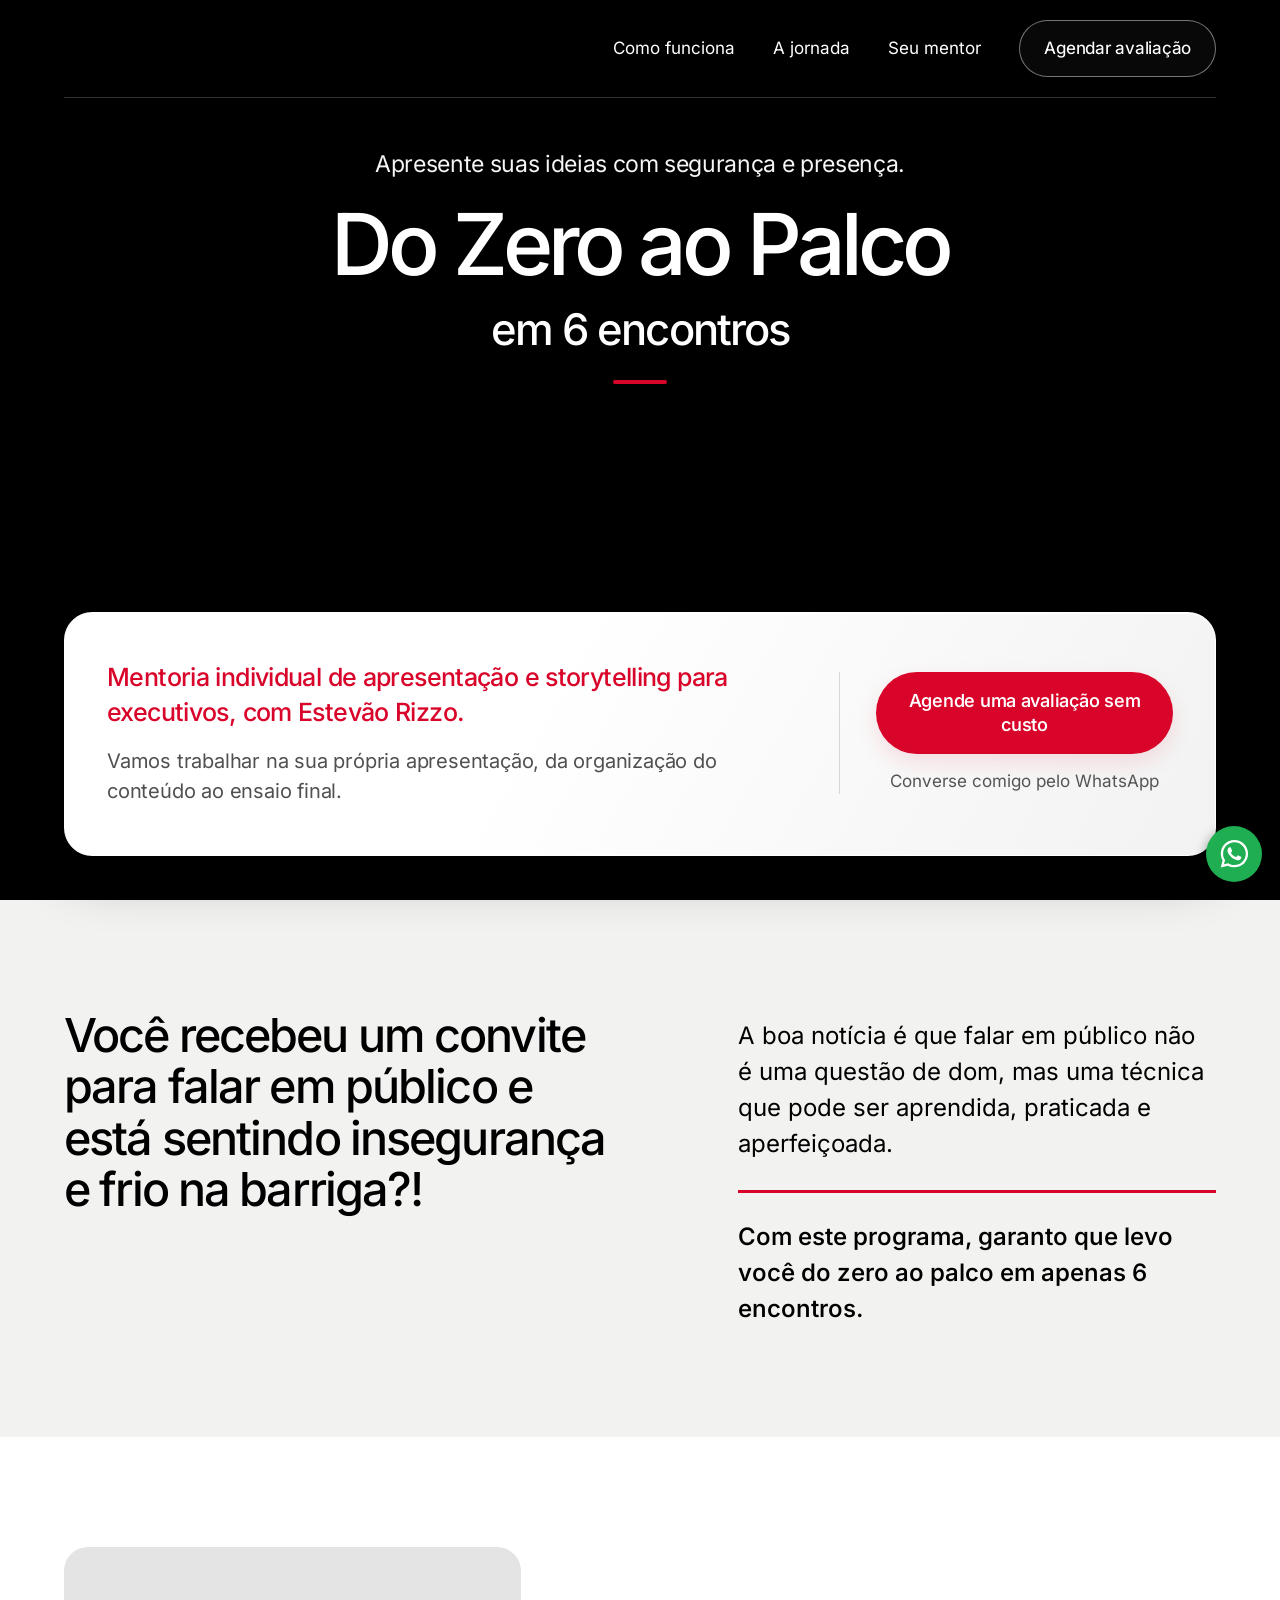
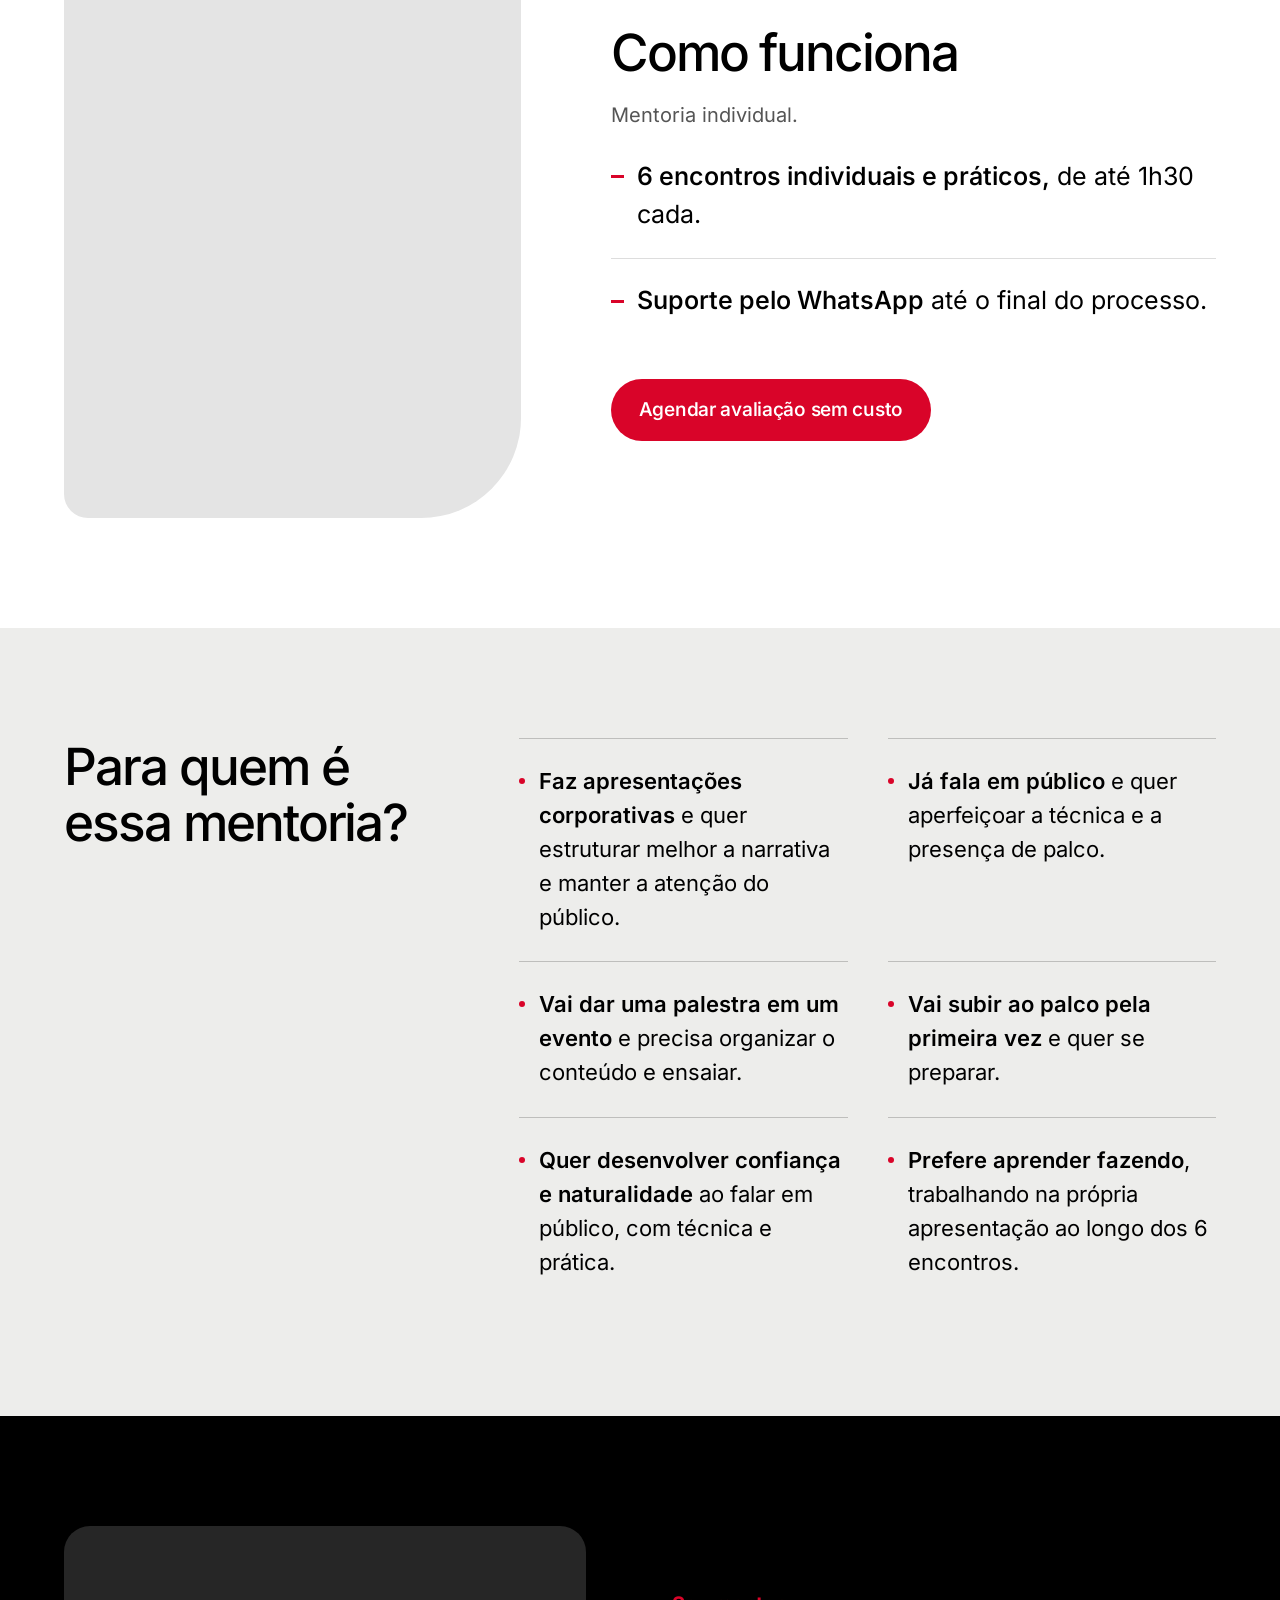
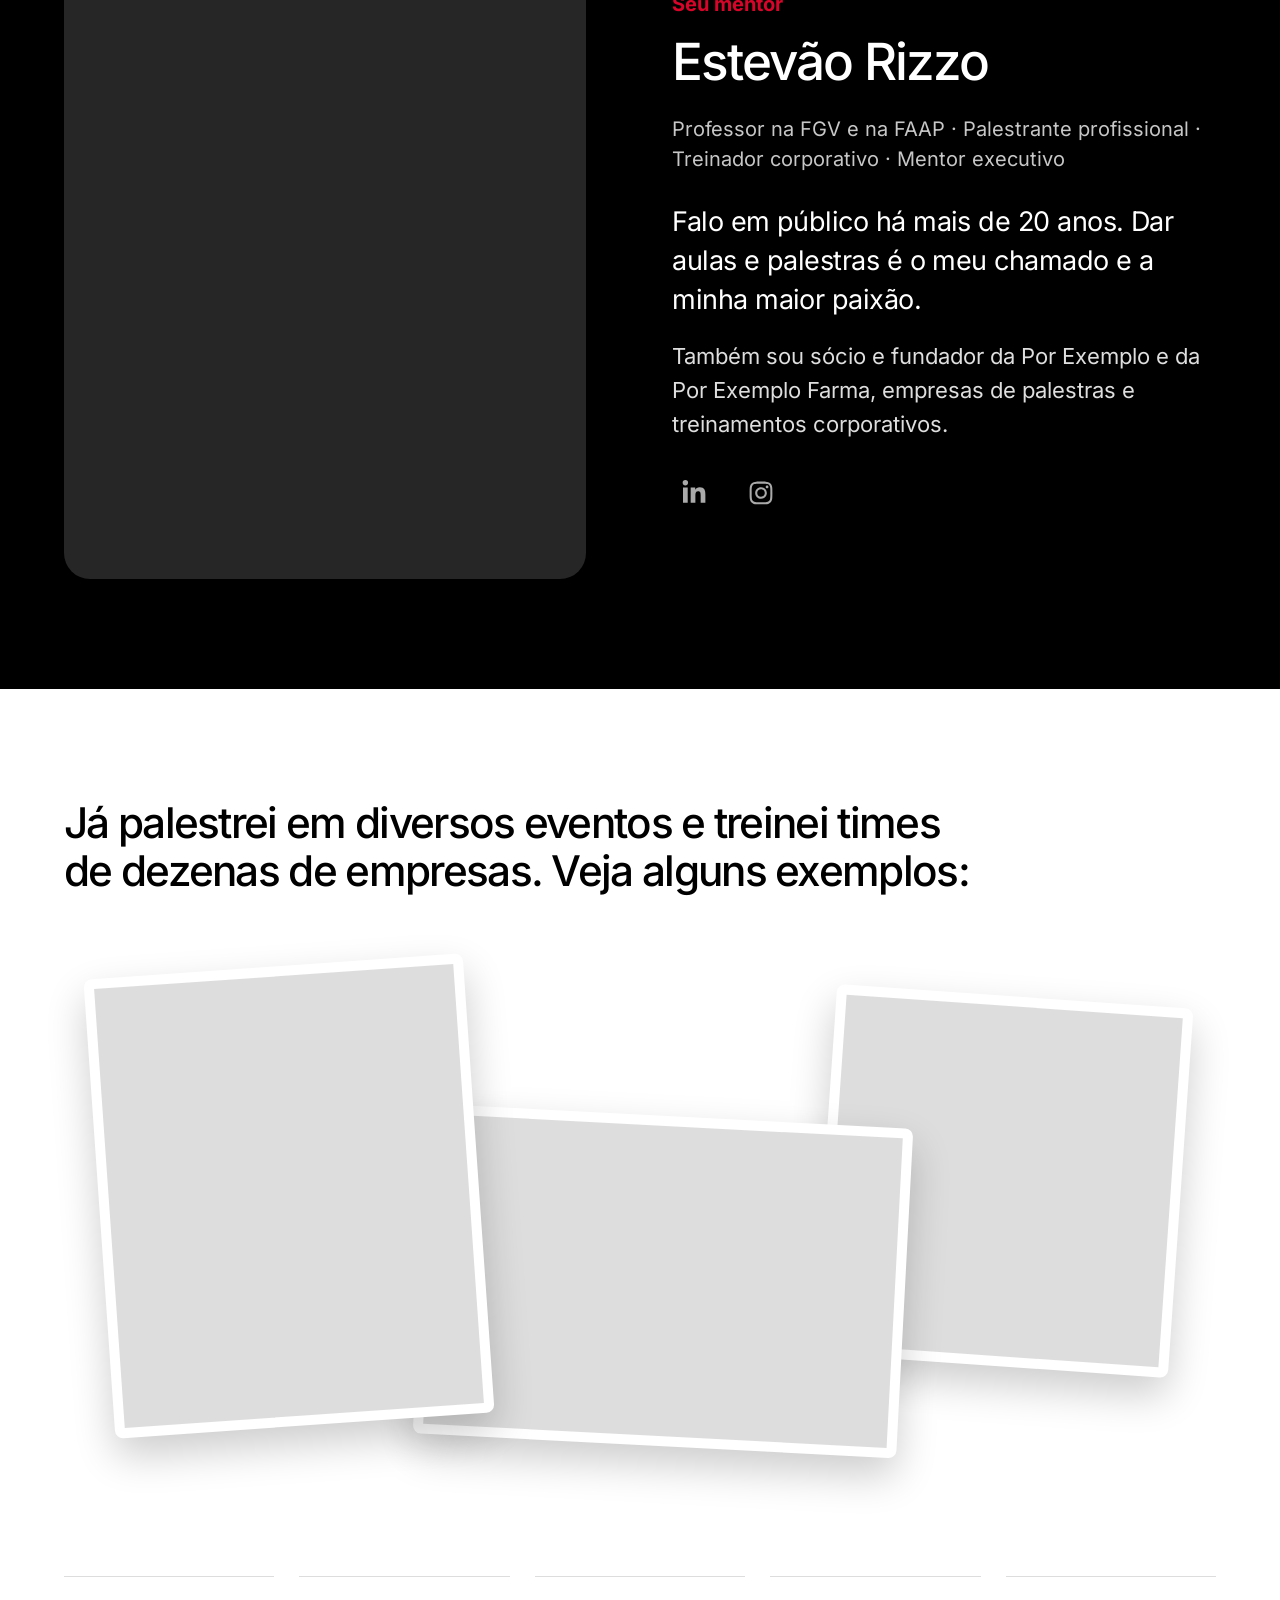
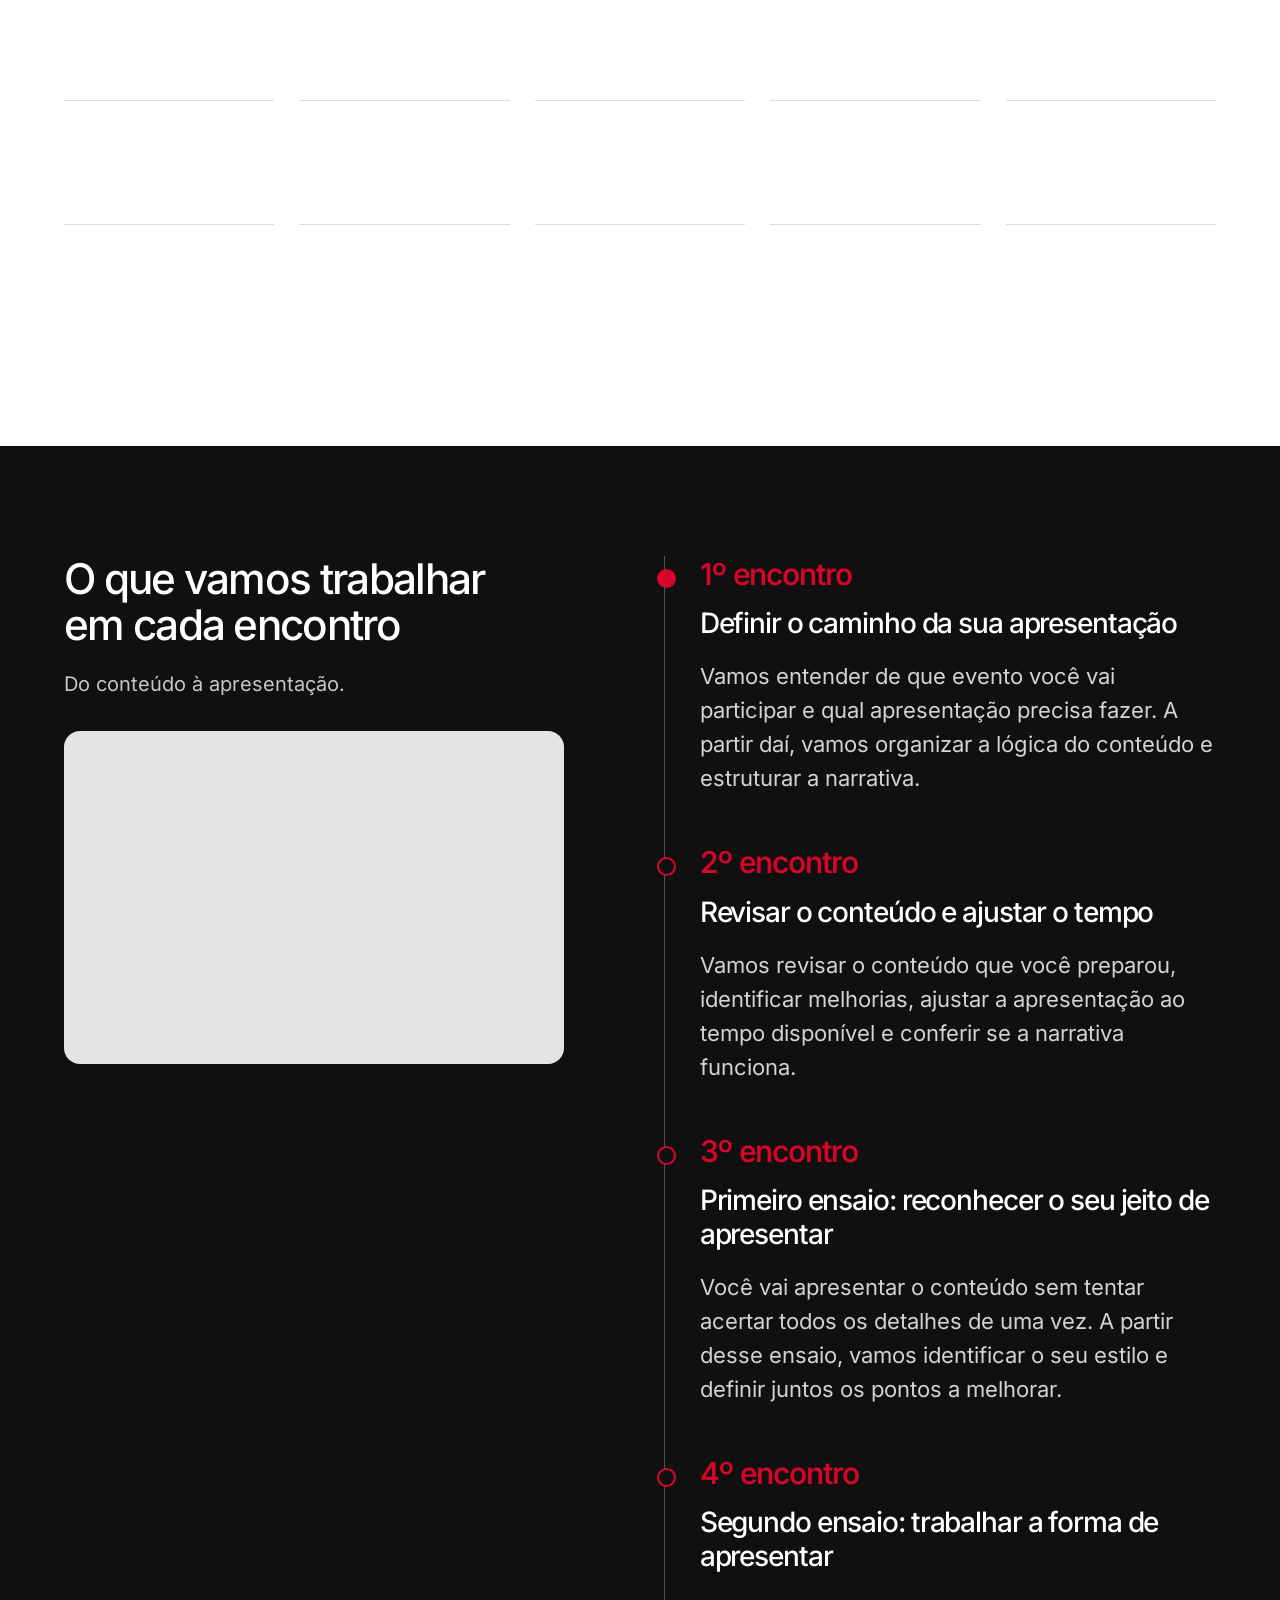
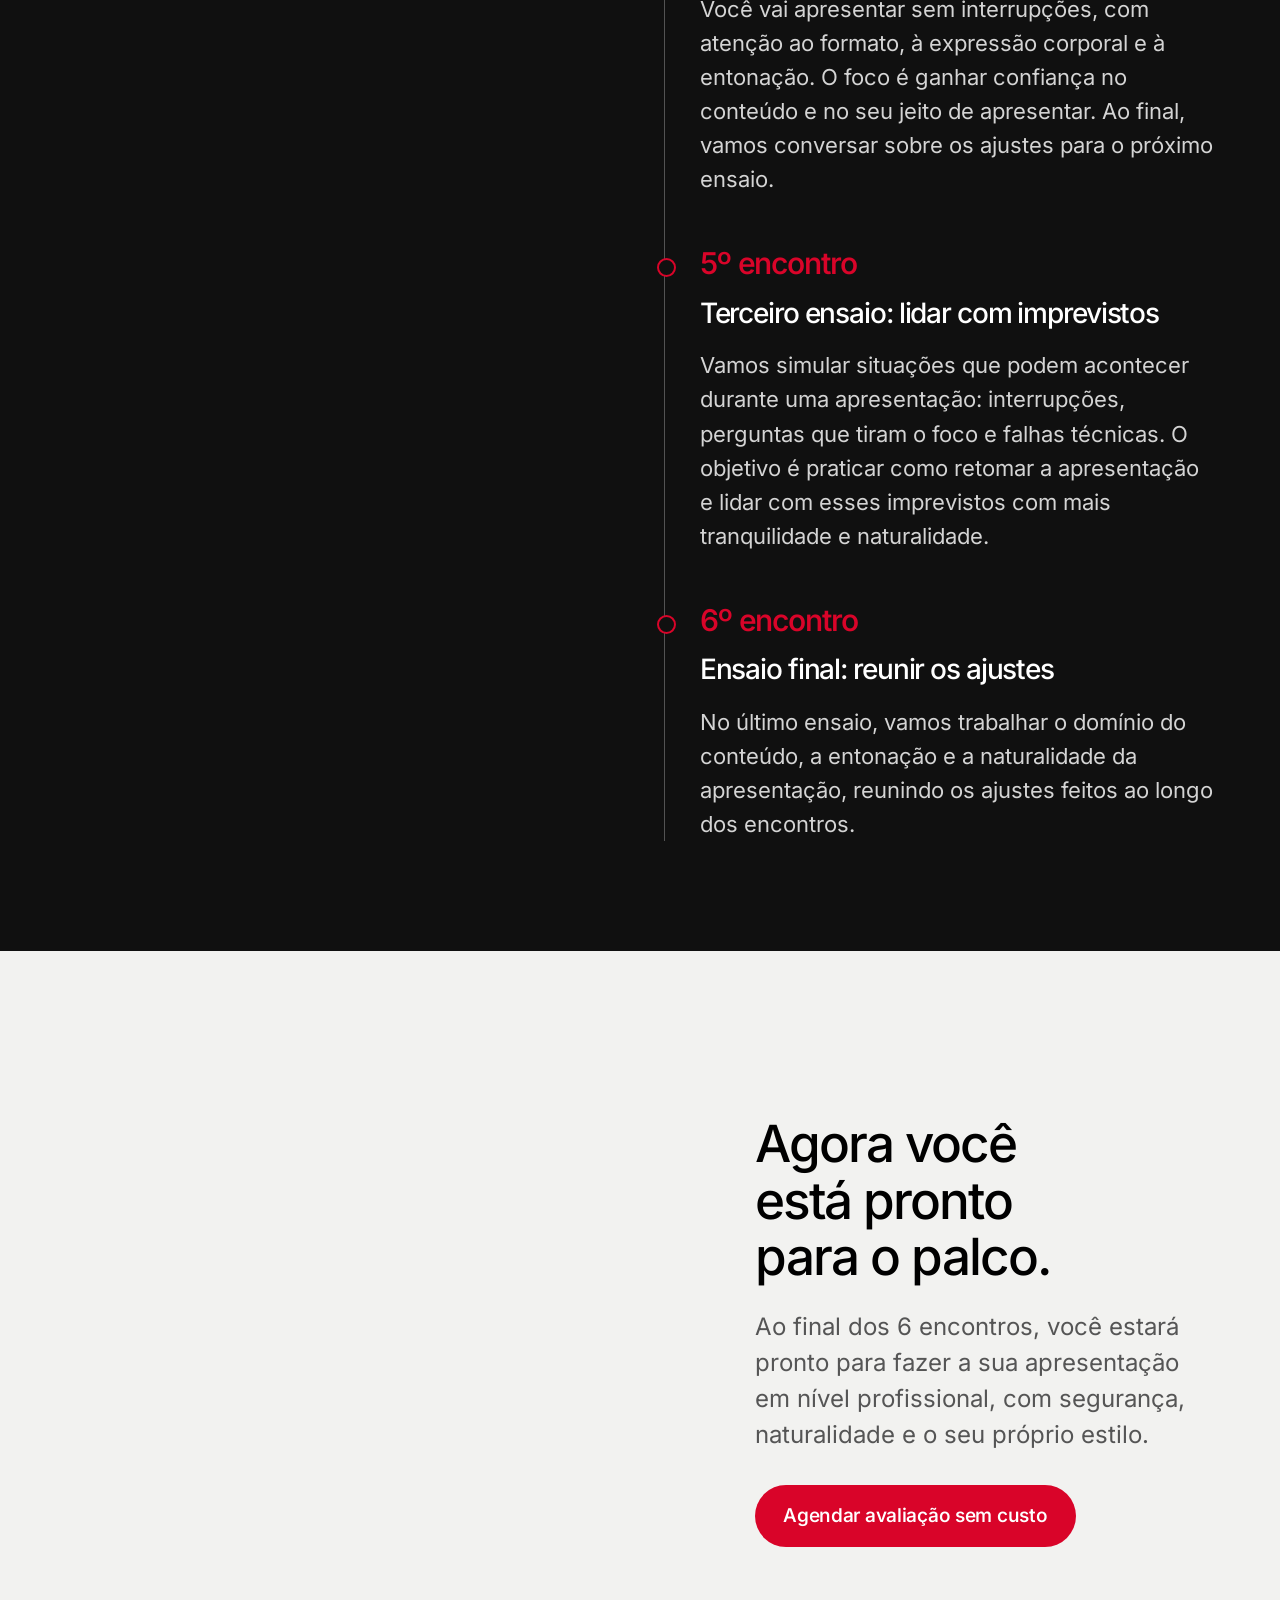
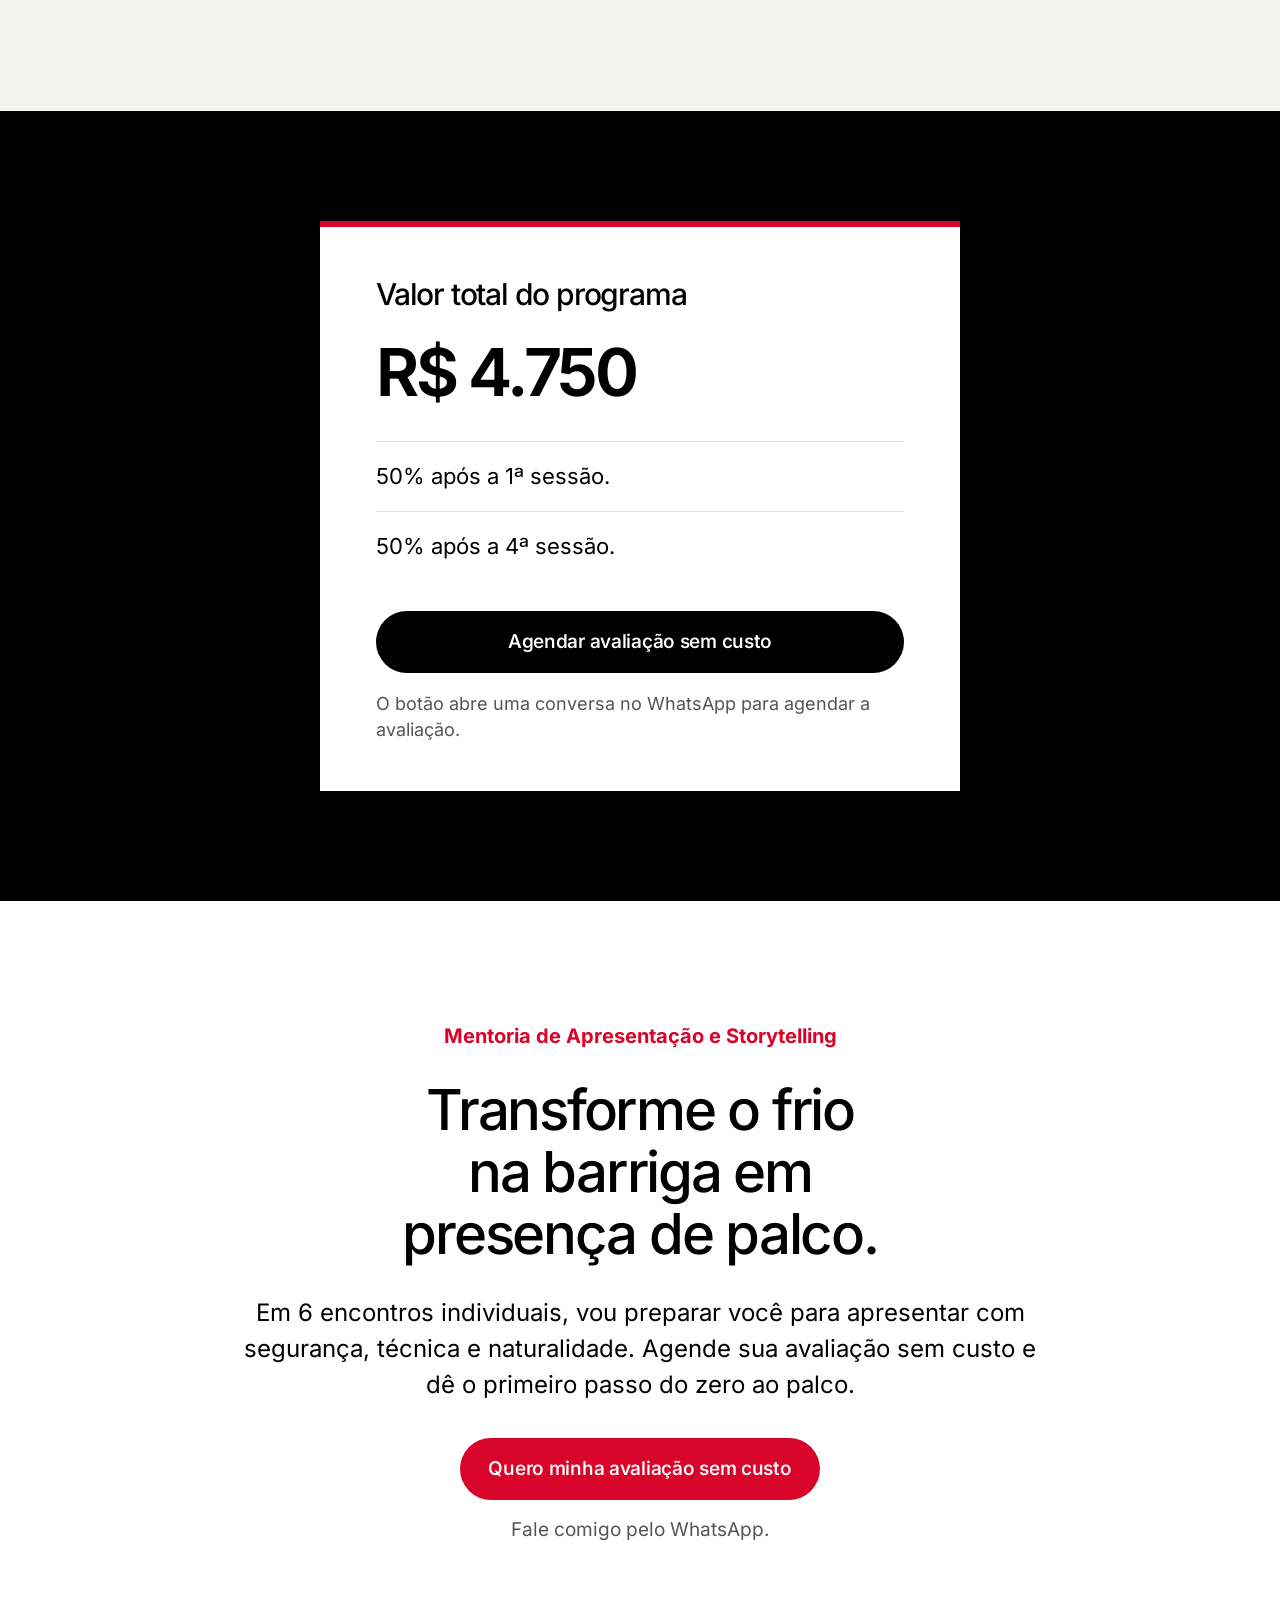
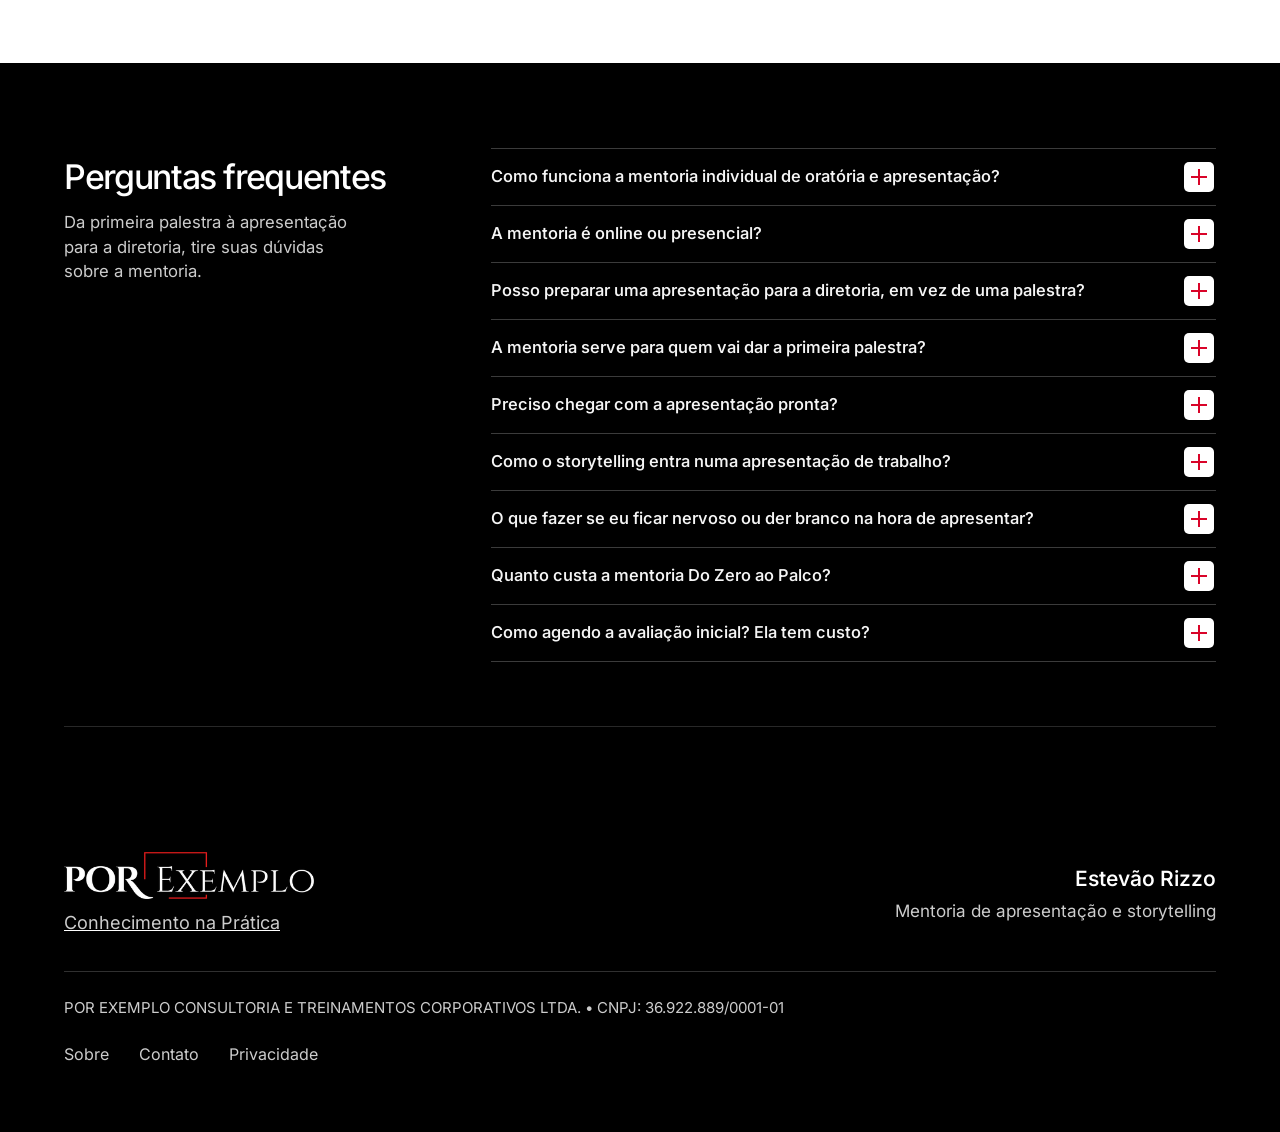
==== commit c63c054c: "Optimize mobile opening image" ====
--- a/index.html
+++ b/index.html
@@ -47,7 +47,7 @@
         <a class="button button-small" data-contact href="https://wa.me/5511946068020?text=Oi%2C%20Estev%C3%A3o%21%20Vi%20a%20mentoria%20Do%20Zero%20ao%20Palco%20no%20seu%20site%20e%20quero%20agendar%20uma%20avalia%C3%A7%C3%A3o%20sem%20custo." target="_blank" rel="noopener noreferrer">Agendar avaliação</a>
       </nav>
     </div>
-  </header><main id="conteudo" tabindex="-1"><section class="hero" id="inicio" aria-labelledby="titulo"><div class="hero-stage"><img class="photo" data-scene="abertura" width="1280" height="960" fetchpriority="high" decoding="async" src="assets/plateia-ampla.16590b679f77.jpeg" alt="Estevão Rizzo apresentando em um auditório, com o público em primeiro plano"><div class="atmosphere"></div><div class="depth"></div>
+  </header><main id="conteudo" tabindex="-1"><section class="hero" id="inicio" aria-labelledby="titulo"><div class="hero-stage"><picture><source media="(max-width: 480px)" type="image/webp" srcset="assets/plateia-ampla-mobile.6567b7dec1cf.webp"><img class="photo" data-scene="abertura" width="1280" height="960" fetchpriority="high" decoding="async" src="assets/plateia-ampla.16590b679f77.jpeg" alt="Estevão Rizzo apresentando em um auditório, com o público em primeiro plano"></picture><div class="atmosphere"></div><div class="depth"></div>
 
 <div class="title"><p class="lead">Apresente suas ideias com segurança e presença.</p><h1 id="titulo">Do Zero ao Palco</h1><p class="duration">em 6 encontros</p></div>
 </div><div class="offer"><div><p class="description">Mentoria individual de apresentação e storytelling para executivos, com Estevão Rizzo.</p><p class="application">Vamos trabalhar na sua própria apresentação, da organização do conteúdo ao ensaio final.</p></div><div class="action"><a class="button" data-contact href="https://wa.me/5511946068020?text=Oi%2C%20Estev%C3%A3o%21%20Vi%20a%20mentoria%20Do%20Zero%20ao%20Palco%20no%20seu%20site%20e%20quero%20agendar%20uma%20avalia%C3%A7%C3%A3o%20sem%20custo." target="_blank" rel="noopener noreferrer">Agende uma avaliação sem custo</a><p class="support">Converse comigo pelo WhatsApp</p></div></div>
